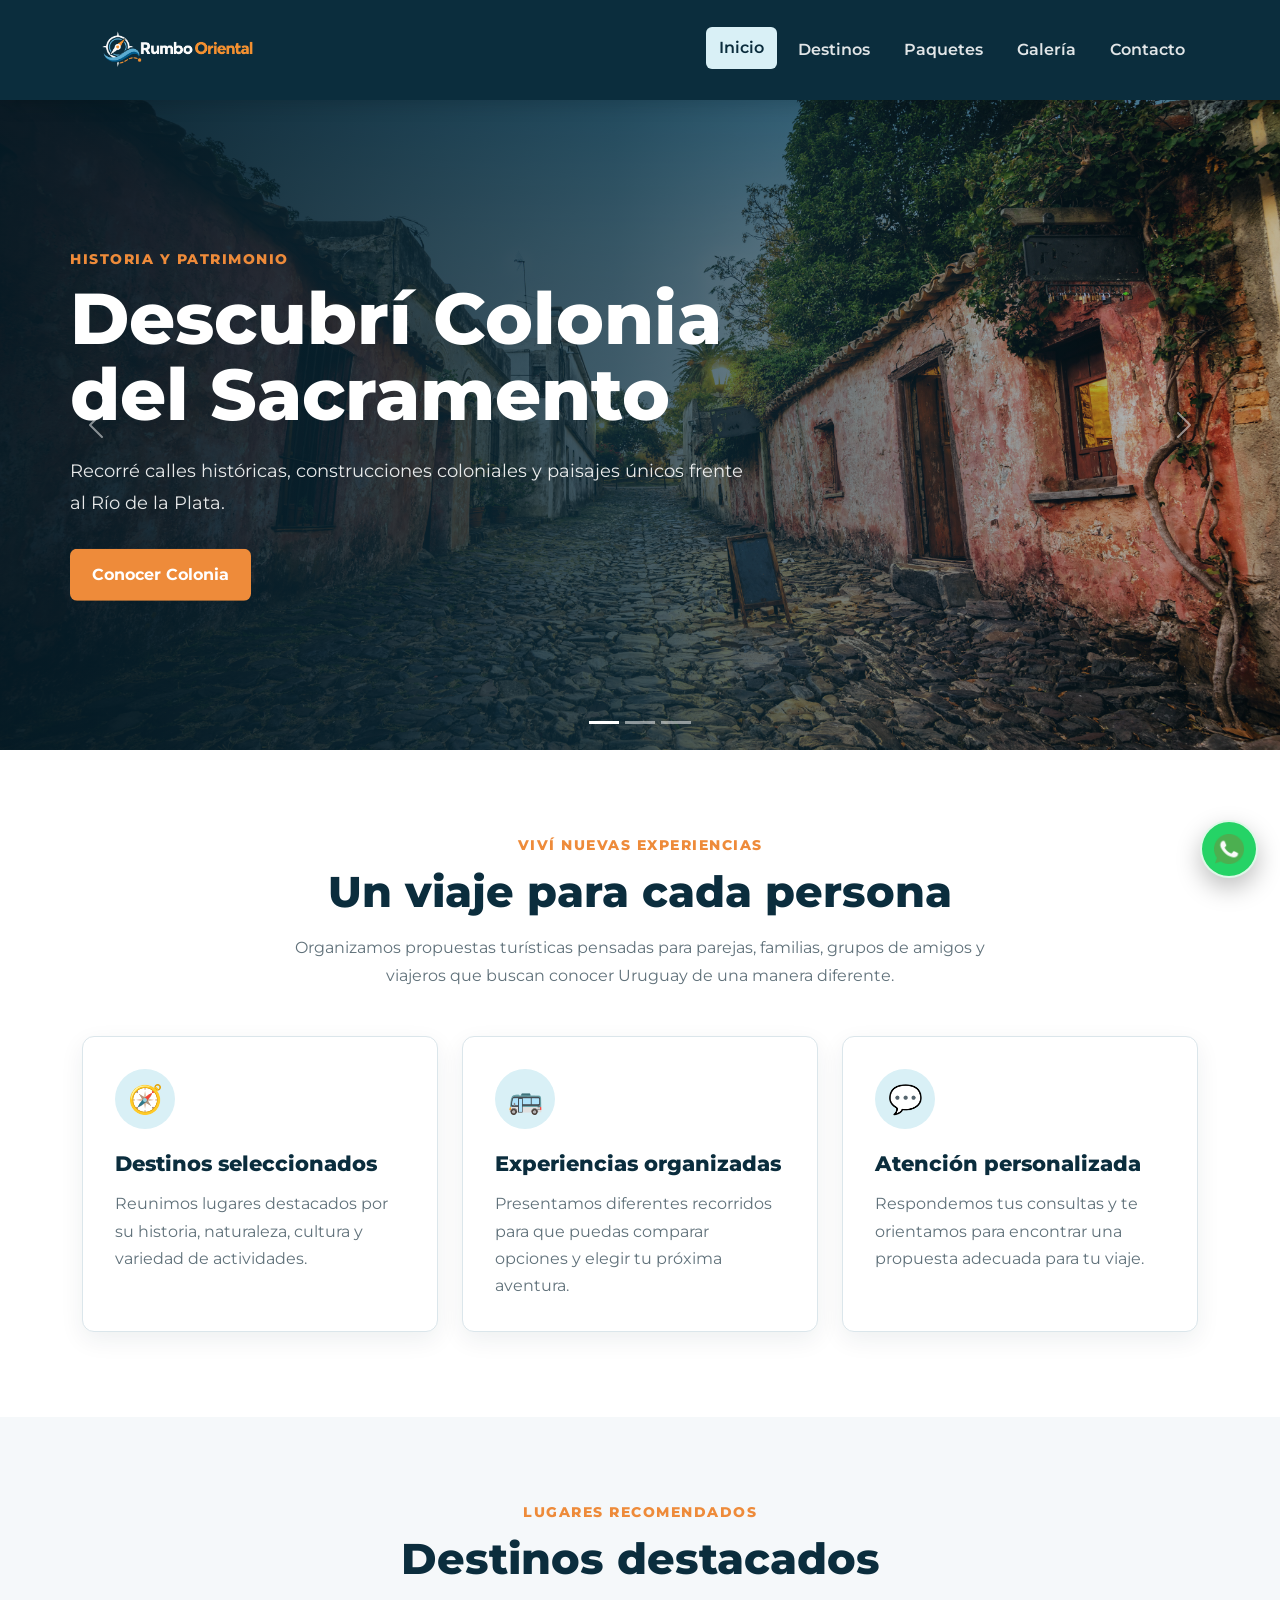
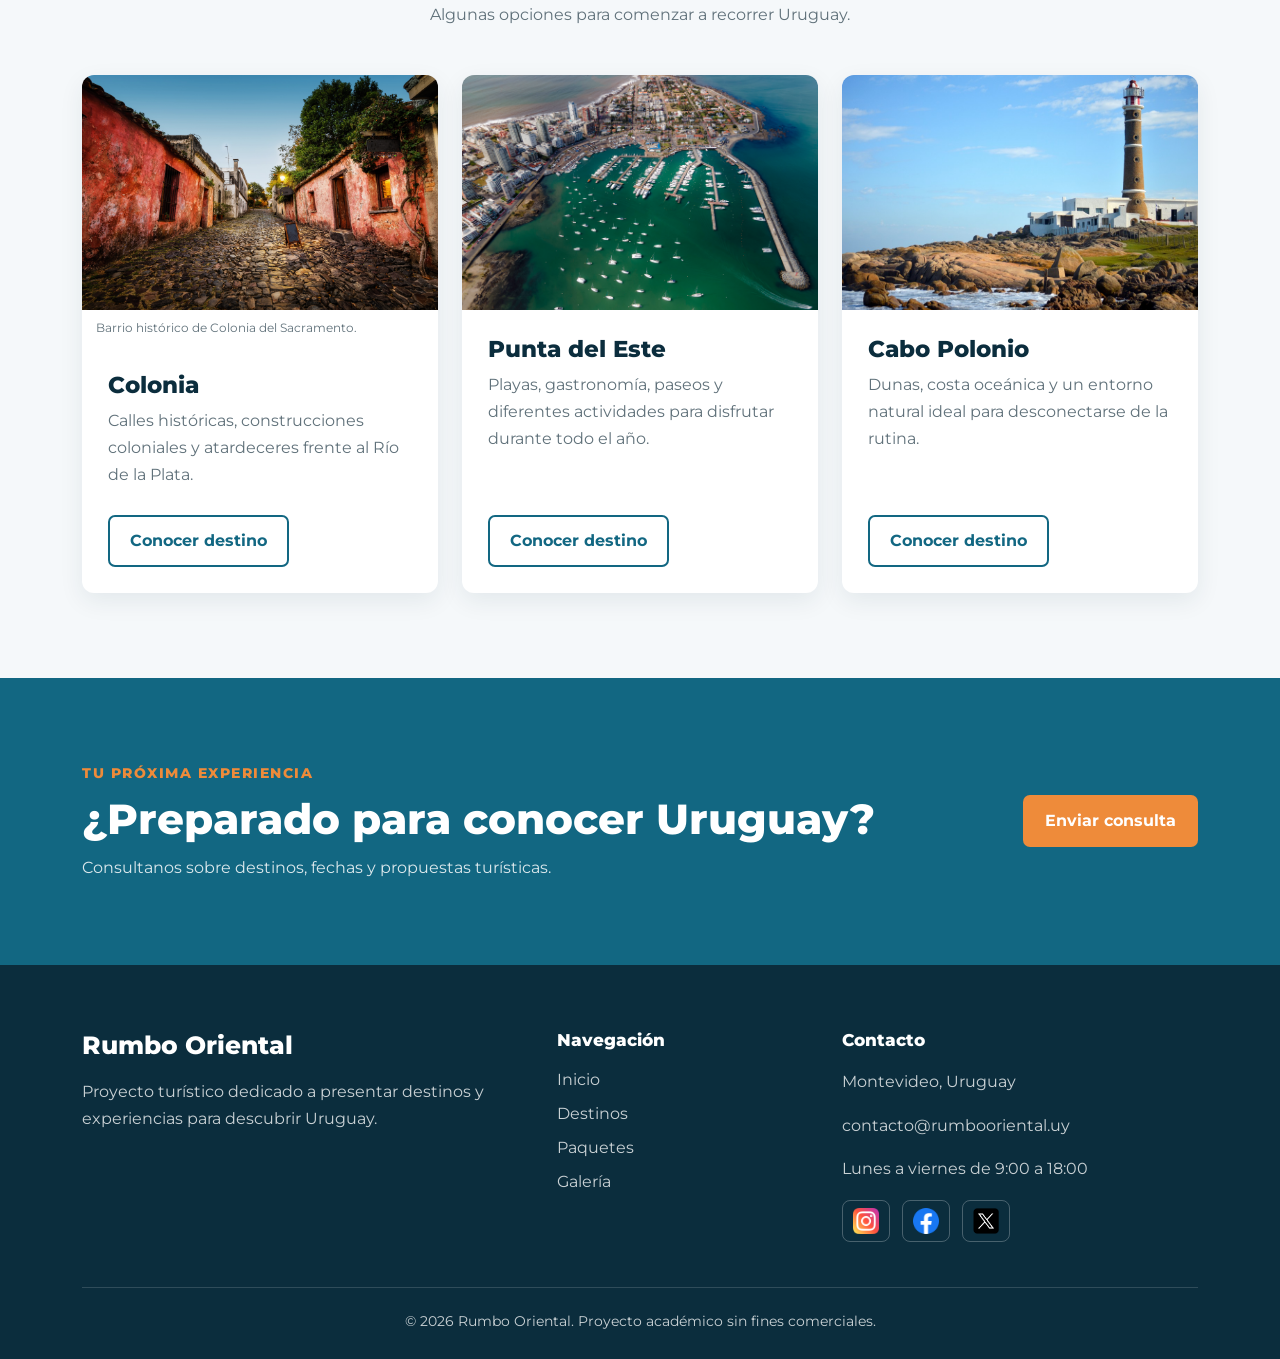
==== index.html @ 26972779 "Add files via upload" ====
<!DOCTYPE html>
<html lang="es">
<head>
    <meta charset="UTF-8">
    <meta name="viewport" content="width=device-width, initial-scale=1.0">

    <!-- Bootstrap CSS -->
    <link
        href="https://cdn.jsdelivr.net/npm/bootstrap@5.3.3/dist/css/bootstrap.min.css"
        rel="stylesheet"
    >

    <!-- CSS propio -->
    <link rel="stylesheet" href="./styles/styles.css">

    <title>Rumbo Oriental | Turismo en Uruguay</title>
</head>

<body>

    <header class="encabezado">
        <nav class="navbar navbar-expand-lg navbar-dark navegacion">
            <div class="container">

                <a
                    class="navbar-brand nombre-agencia"
                    href="./index.html"
                    aria-label="Ir al inicio de Rumbo Oriental"
                >
                    <img
                        class="logo-agencia"
                        src="./assets/logo-rumbo-oriental.png"
                        alt="Rumbo Oriental"
                    >
                </a>

                <button
                    class="navbar-toggler"
                    type="button"
                    data-bs-toggle="collapse"
                    data-bs-target="#menuPrincipal"
                    aria-controls="menuPrincipal"
                    aria-expanded="false"
                    aria-label="Abrir menú"
                >
                    <span class="navbar-toggler-icon"></span>
                </button>

                <div class="collapse navbar-collapse" id="menuPrincipal">
                    <ul class="navbar-nav ms-auto">

                        <li class="nav-item">
                            <a
                                class="nav-link active"
                                href="./index.html"
                                aria-current="page"
                            >
                                Inicio
                            </a>
                        </li>

                        <li class="nav-item">
                            <a class="nav-link" href="./pages/destinos.html">
                                Destinos
                            </a>
                        </li>

                        <li class="nav-item">
                            <a class="nav-link" href="./pages/paquetes.html">
                                Paquetes
                            </a>
                        </li>

                        <li class="nav-item">
                            <a class="nav-link" href="./pages/galeria.html">
                                Galería
                            </a>
                        </li>

                        <li class="nav-item">
                            <a class="nav-link" href="./pages/contacto.html">
                                Contacto
                            </a>
                        </li>

                    </ul>
                </div>

            </div>
        </nav>
    </header>

    <main>

        <!-- Carousel principal -->

        <section class="carousel-portada">
            <div
                id="carouselDestinos"
                class="carousel slide carousel-fade"
                data-bs-ride="carousel"
            >

                <div class="carousel-indicators">
                    <button
                        type="button"
                        data-bs-target="#carouselDestinos"
                        data-bs-slide-to="0"
                        class="active"
                        aria-current="true"
                        aria-label="Colonia del Sacramento"
                    ></button>

                    <button
                        type="button"
                        data-bs-target="#carouselDestinos"
                        data-bs-slide-to="1"
                        aria-label="Punta del Este"
                    ></button>

                    <button
                        type="button"
                        data-bs-target="#carouselDestinos"
                        data-bs-slide-to="2"
                        aria-label="Cabo Polonio"
                    ></button>
                </div>

                <div class="carousel-inner">

                    <div
                        class="carousel-item active"
                        data-bs-interval="5000"
                    >
                        <img
                            src="./assets/colonia.jpg"
                            class="imagen-carousel"
                            alt="Barrio histórico de Colonia del Sacramento"
                        >

                        <div class="capa-carousel"></div>

                        <div class="carousel-caption contenido-carousel">
                            <p class="texto-superior">
                                Historia y patrimonio
                            </p>

                            <h1>
                                Descubrí Colonia del Sacramento
                            </h1>

                            <p class="descripcion-carousel">
                                Recorré calles históricas, construcciones
                                coloniales y paisajes únicos frente al
                                Río de la Plata.
                            </p>

                            <a
                                class="btn boton-principal"
                                href="./pages/destinos.html"
                            >
                                Conocer Colonia
                            </a>
                        </div>
                    </div>

                    <div
                        class="carousel-item"
                        data-bs-interval="5000"
                    >
                        <img
                            src="./assets/punta-del-este.jpg"
                            class="imagen-carousel"
                            alt="Costa de Punta del Este"
                        >

                        <div class="capa-carousel"></div>

                        <div class="carousel-caption contenido-carousel">
                            <p class="texto-superior">
                                Playas y entretenimiento
                            </p>

                            <h2>
                                Viví Punta del Este
                            </h2>

                            <p class="descripcion-carousel">
                                Disfrutá de playas, paseos, gastronomía
                                y actividades en uno de los destinos más
                                reconocidos del país.
                            </p>

                            <a
                                class="btn boton-principal"
                                href="./pages/paquetes.html"
                            >
                                Ver paquetes
                            </a>
                        </div>
                    </div>

                    <div
                        class="carousel-item"
                        data-bs-interval="5000"
                    >
                        <img
                            src="./assets/cabo-polonio.jpg"
                            class="imagen-carousel"
                            alt="Paisaje natural de Cabo Polonio"
                        >

                        <div class="capa-carousel"></div>

                        <div class="carousel-caption contenido-carousel">
                            <p class="texto-superior">
                                Naturaleza y tranquilidad
                            </p>

                            <h2>
                                Explorá Cabo Polonio
                            </h2>

                            <p class="descripcion-carousel">
                                Conocé sus dunas, su costa oceánica
                                y un entorno natural ideal para alejarse
                                de la rutina.
                            </p>

                            <a
                                class="btn boton-principal"
                                href="./pages/destinos.html"
                            >
                                Explorar destino
                            </a>
                        </div>
                    </div>

                </div>

                <button
                    class="carousel-control-prev"
                    type="button"
                    data-bs-target="#carouselDestinos"
                    data-bs-slide="prev"
                >
                    <span
                        class="carousel-control-prev-icon"
                        aria-hidden="true"
                    ></span>
                    <span class="visually-hidden">Anterior</span>
                </button>

                <button
                    class="carousel-control-next"
                    type="button"
                    data-bs-target="#carouselDestinos"
                    data-bs-slide="next"
                >
                    <span
                        class="carousel-control-next-icon"
                        aria-hidden="true"
                    ></span>
                    <span class="visually-hidden">Siguiente</span>
                </button>

            </div>
        </section>

        <!-- Presentación -->

        <section class="seccion-presentacion">
            <div class="container">

                <div class="encabezado-seccion">
                    <p class="subtitulo-seccion">
                        Viví nuevas experiencias
                    </p>

                    <h2>Un viaje para cada persona</h2>

                    <p>
                        Organizamos propuestas turísticas pensadas para
                        parejas, familias, grupos de amigos y viajeros
                        que buscan conocer Uruguay de una manera diferente.
                    </p>
                </div>

                <div class="row g-4">

                    <div class="col-12 col-md-4">
                        <article class="tarjeta-beneficio">
                            <span class="icono-beneficio">🧭</span>

                            <h3>Destinos seleccionados</h3>

                            <p>
                                Reunimos lugares destacados por su historia,
                                naturaleza, cultura y variedad de actividades.
                            </p>
                        </article>
                    </div>

                    <div class="col-12 col-md-4">
                        <article class="tarjeta-beneficio">
                            <span class="icono-beneficio">🚌</span>

                            <h3>Experiencias organizadas</h3>

                            <p>
                                Presentamos diferentes recorridos para que
                                puedas comparar opciones y elegir tu próxima
                                aventura.
                            </p>
                        </article>
                    </div>

                    <div class="col-12 col-md-4">
                        <article class="tarjeta-beneficio">
                            <span class="icono-beneficio">💬</span>

                            <h3>Atención personalizada</h3>

                            <p>
                                Respondemos tus consultas y te orientamos
                                para encontrar una propuesta adecuada para
                                tu viaje.
                            </p>
                        </article>
                    </div>

                </div>
            </div>
        </section>

        <!-- Destinos destacados -->

        <section class="seccion-destacados">
            <div class="container">

                <div class="encabezado-seccion">
                    <p class="subtitulo-seccion">
                        Lugares recomendados
                    </p>

                    <h2>Destinos destacados</h2>

                    <p>
                        Algunas opciones para comenzar a recorrer Uruguay.
                    </p>
                </div>

                <div class="row g-4">

                    <div class="col-12 col-md-6 col-lg-4">
                        <article class="card tarjeta-destino h-100">

                            <figure class="figura-destino">
                                <img
                                    src="./assets/colonia.jpg"
                                    class="card-img-top imagen-destino"
                                    alt="Barrio histórico de Colonia del Sacramento"
                                >
                                <figcaption class="pie-figura">
                                    Barrio histórico de Colonia del Sacramento.
                                </figcaption>
                            </figure>

                            <div class="card-body">
                                <h3 class="card-title">Colonia</h3>

                                <p class="card-text">
                                    Calles históricas, construcciones
                                    coloniales y atardeceres frente al
                                    Río de la Plata.
                                </p>

                                <a
                                    href="./pages/destinos.html"
                                    class="btn enlace-tarjeta"
                                >
                                    Conocer destino
                                </a>
                            </div>

                        </article>
                    </div>

                    <div class="col-12 col-md-6 col-lg-4">
                        <article class="card tarjeta-destino h-100">

                            <img
                                src="./assets/punta-del-este.jpg"
                                class="card-img-top imagen-destino"
                                alt="Punta del Este"
                            >

                            <div class="card-body">
                                <h3 class="card-title">Punta del Este</h3>

                                <p class="card-text">
                                    Playas, gastronomía, paseos y diferentes
                                    actividades para disfrutar durante todo
                                    el año.
                                </p>

                                <a
                                    href="./pages/destinos.html"
                                    class="btn enlace-tarjeta"
                                >
                                    Conocer destino
                                </a>
                            </div>

                        </article>
                    </div>

                    <div class="col-12 col-md-6 col-lg-4">
                        <article class="card tarjeta-destino h-100">

                            <img
                                src="./assets/cabo-polonio.jpg"
                                class="card-img-top imagen-destino"
                                alt="Cabo Polonio"
                            >

                            <div class="card-body">
                                <h3 class="card-title">Cabo Polonio</h3>

                                <p class="card-text">
                                    Dunas, costa oceánica y un entorno
                                    natural ideal para desconectarse de
                                    la rutina.
                                </p>

                                <a
                                    href="./pages/destinos.html"
                                    class="btn enlace-tarjeta"
                                >
                                    Conocer destino
                                </a>
                            </div>

                        </article>
                    </div>

                </div>
            </div>
        </section>

        <!-- Invitación -->

        <section class="seccion-invitacion">
            <div class="container contenido-invitacion">

                <div>
                    <p class="subtitulo-seccion">
                        Tu próxima experiencia
                    </p>

                    <h2>¿Preparado para conocer Uruguay?</h2>

                    <p>
                        Consultanos sobre destinos, fechas y propuestas
                        turísticas.
                    </p>
                </div>

                <a
                    class="btn boton-principal"
                    href="./pages/contacto.html"
                >
                    Enviar consulta
                </a>

            </div>
        </section>

    </main>

    <!-- Footer -->

    <footer class="pie-pagina">
        <div class="container">

            <div class="row g-4">

                <div class="col-12 col-md-5">
                    <h2>Rumbo Oriental</h2>

                    <p>
                        Proyecto turístico dedicado a presentar destinos
                        y experiencias para descubrir Uruguay.
                    </p>
                </div>

                <div class="col-6 col-md-3">
                    <h3>Navegación</h3>

                    <ul>
                        <li>
                            <a href="./index.html">Inicio</a>
                        </li>

                        <li>
                            <a href="./pages/destinos.html">
                                Destinos
                            </a>
                        </li>

                        <li>
                            <a href="./pages/paquetes.html">
                                Paquetes
                            </a>
                        </li>

                        <li>
                            <a href="./pages/galeria.html">
                                Galería
                            </a>
                        </li>
                    </ul>
                </div>

                <div class="col-6 col-md-4">
                    <h3>Contacto</h3>

                    <p>Montevideo, Uruguay</p>
                    <p>contacto@rumbooriental.uy</p>
                    <p>Lunes a viernes de 9:00 a 18:00</p>

                    <nav class="redes-sociales" aria-label="Redes sociales">
                        <a href="https://www.instagram.com/" target="_blank" rel="noopener noreferrer" aria-label="Visitar Instagram">
                            <img src="./assets/logos/instagram.png" alt="">
                        </a>

                        <a href="https://www.facebook.com/" target="_blank" rel="noopener noreferrer" aria-label="Visitar Facebook">
                            <img src="./assets/logos/facebook.png" alt="">
                        </a>

                        <a href="https://x.com/" target="_blank" rel="noopener noreferrer" aria-label="Visitar X">
                            <img src="./assets/logos/x.png" alt="">
                        </a>
                    </nav>
                </div>

            </div>

            <div class="derechos">
                <p>
                    © <span id="year"></span> Rumbo Oriental.
                    Proyecto académico sin fines comerciales.
                </p>
            </div>

        </div>
    </footer>

    <!-- Botón flotante de WhatsApp -->
    <a
        class="whatsapp-flotante"
        href="https://wa.me/59800000000"
        target="_blank"
        rel="noopener noreferrer"
        aria-label="Contactar a Rumbo Oriental por WhatsApp"
    >
        <img src="./assets/logos/whatsapp.png" alt="">
    </a>

    <!-- Bootstrap JavaScript -->
    <script
        src="https://cdn.jsdelivr.net/npm/bootstrap@5.3.3/dist/js/bootstrap.bundle.min.js"
    ></script>

    <!-- JavaScript propio -->
    <script src="./js/main.js"></script>

</body>
</html>
---- styles/styles.css ----
/* Google Fonts */

@import url("https://fonts.googleapis.com/css2?family=Montserrat:wght@400;500;600;700;800&display=swap");


/* Variables */

:root {
    --azul-oscuro: #0b2d3d;
    --azul: #126782;
    --celeste: #61a5c2;
    --celeste-claro: #d9f0f6;
    --arena: #f4e7cf;
    --naranja: #ee8b3a;
    --blanco: #ffffff;
    --fondo: #f5f8fa;
    --texto: #24343d;
    --gris-texto: #60717a;
    --sombra: 0 12px 30px rgba(11, 45, 61, 0.12);
}


/* Estilos generales */

* {
    margin: 0;
    padding: 0;
    box-sizing: border-box;
}

html {
    scroll-behavior: smooth;
}

body {
    margin: 0;
    background-color: var(--fondo);
    color: var(--texto);
    font-family: "Montserrat", sans-serif;
}

h1,
h2,
h3,
p {
    margin-top: 0;
}

img {
    max-width: 100%;
}

a {
    text-decoration: none;
}


/* Navbar */

.encabezado {
    position: sticky;
    top: 0;
    z-index: 1000;
}

.navegacion {
    width: 100%;
    padding: 18px 0;
    background-color: var(--azul-oscuro);
    box-shadow: 0 4px 18px rgba(0, 0, 0, 0.15);
}

.navegacion .container {
    display: flex;
    align-items: center;
    justify-content: space-between;
    gap: 24px;
}

.nombre-agencia {
    color: var(--blanco);
    font-size: 22px;
    font-weight: 800;
    letter-spacing: 0.5px;
    transition:
        color 0.25s ease,
        transform 0.25s ease;
}

.nombre-agencia:hover,
.nombre-agencia:focus {
    color: var(--celeste-claro);
    transform: translateY(-2px);
}

.nombre-agencia:active {
    transform: scale(0.96);
}

.logo-agencia {
    width: 190px;
    height: 54px;
    display: block;
    object-fit: contain;
    transition:
        transform 0.25s ease,
        filter 0.25s ease;
}

.nombre-agencia:hover .logo-agencia,
.nombre-agencia:focus .logo-agencia {
    filter: brightness(1.12);
    transform: translateY(-2px);
}

.nombre-agencia:active .logo-agencia {
    transform: scale(0.96);
}

.navbar-nav {
    gap: 8px;
}

.navbar-dark .navbar-nav .nav-link {
    padding: 9px 13px;
    border-radius: 6px;
    color: rgba(255, 255, 255, 0.88);
    font-weight: 600;
    transition:
        color 0.25s ease,
        background-color 0.25s ease,
        transform 0.25s ease;
}

.navbar-dark .navbar-nav .nav-link:hover,
.navbar-dark .navbar-nav .nav-link:focus,
.navbar-dark .navbar-nav .nav-link.active {
    color: var(--azul-oscuro);
    background-color: var(--celeste-claro);
    transform: translateY(-2px);
}

.navbar-dark .navbar-nav .nav-link:active {
    transform: scale(0.95);
}

.navbar-toggler {
    border: 2px solid rgba(255, 255, 255, 0.7);
}

.navbar-toggler:focus {
    box-shadow: 0 0 0 3px rgba(97, 165, 194, 0.45);
}


/* Carousel principal */

.carousel-portada,
.carousel-portada .carousel-item {
    min-height: 650px;
}

.imagen-carousel {
    width: 100%;
    height: 650px;
    display: block;
    object-fit: cover;
}

.capa-carousel {
    position: absolute;
    inset: 0;
    background:
        linear-gradient(
            90deg,
            rgba(5, 27, 38, 0.94) 0%,
            rgba(11, 45, 61, 0.75) 48%,
            rgba(11, 45, 61, 0.18) 100%
        );
}

.contenido-carousel {
    top: 50%;
    right: auto;
    bottom: auto;
    left: 50%;
    width: min(1140px, calc(100% - 48px));
    padding: 0;
    text-align: left;
    transform: translate(-50%, -50%);
}

.texto-superior,
.subtitulo-seccion {
    margin-bottom: 10px;
    color: var(--naranja);
    font-size: 14px;
    font-weight: 800;
    letter-spacing: 1.5px;
    text-transform: uppercase;
}

.contenido-carousel h1,
.contenido-carousel h2 {
    max-width: 780px;
    margin-bottom: 22px;
    color: var(--blanco);
    font-size: clamp(42px, 7vw, 72px);
    font-weight: 800;
    line-height: 1.06;
}

.descripcion-carousel {
    max-width: 680px;
    margin-bottom: 30px;
    color: rgba(255, 255, 255, 0.9);
    font-size: 18px;
    line-height: 1.8;
}

.carousel-control-prev,
.carousel-control-next,
.carousel-indicators button {
    transition:
        opacity 0.25s ease,
        transform 0.25s ease;
}

.carousel-control-prev:hover,
.carousel-control-prev:focus,
.carousel-control-next:hover,
.carousel-control-next:focus {
    opacity: 1;
}

.carousel-control-prev:active,
.carousel-control-next:active {
    transform: scale(0.92);
}

.carousel-indicators button:hover,
.carousel-indicators button:focus {
    opacity: 1;
    transform: scaleX(1.2);
}

.carousel-indicators button:active {
    transform: scaleX(0.9);
}

.carousel-control-prev:focus-visible,
.carousel-control-next:focus-visible,
.carousel-indicators button:focus-visible {
    outline: 3px solid var(--naranja);
    outline-offset: 3px;
}


/* Botones */

.boton-principal,
.boton-secundario,
.enlace-tarjeta {
    padding: 12px 20px;
    border: 2px solid transparent;
    border-radius: 7px;
    font-weight: 700;
    transition:
        color 0.25s ease,
        background-color 0.25s ease,
        border-color 0.25s ease,
        transform 0.25s ease,
        box-shadow 0.25s ease;
}

.boton-principal {
    color: var(--blanco);
    background-color: var(--naranja);
}

.boton-principal:hover,
.boton-principal:focus {
    color: var(--blanco);
    background-color: #d87324;
    transform: translateY(-3px);
    box-shadow: 0 10px 22px rgba(238, 139, 58, 0.3);
}

.boton-secundario {
    border-color: rgba(255, 255, 255, 0.75);
    color: var(--blanco);
    background-color: transparent;
}

.boton-secundario:hover,
.boton-secundario:focus {
    border-color: var(--blanco);
    color: var(--azul-oscuro);
    background-color: var(--blanco);
    transform: translateY(-3px);
}

.boton-principal:active,
.boton-secundario:active,
.enlace-tarjeta:active {
    transform: scale(0.96);
}


/* Secciones generales */

.seccion-presentacion,
.seccion-destacados,
.seccion-invitacion {
    padding: 85px 0;
}

.encabezado-seccion {
    max-width: 720px;
    margin: 0 auto 45px;
    text-align: center;
}

.encabezado-seccion h2 {
    margin-bottom: 16px;
    color: var(--azul-oscuro);
    font-size: clamp(30px, 5vw, 43px);
    font-weight: 800;
}

.encabezado-seccion > p:last-child {
    color: var(--gris-texto);
    font-size: 16px;
    line-height: 1.8;
}


/* Beneficios */

.seccion-presentacion {
    background-color: var(--blanco);
}

.tarjeta-beneficio {
    height: 100%;
    padding: 32px;
    border: 1px solid #dbe6eb;
    border-radius: 12px;
    background-color: var(--blanco);
    box-shadow: 0 8px 24px rgba(11, 45, 61, 0.07);
    transition:
        transform 0.3s ease,
        border-color 0.3s ease,
        box-shadow 0.3s ease;
}

.tarjeta-beneficio:hover,
.tarjeta-beneficio:focus-within {
    border-color: var(--celeste);
    transform: translateY(-7px);
    box-shadow: var(--sombra);
}

.tarjeta-beneficio:active {
    transform: translateY(-2px) scale(0.99);
}

.icono-beneficio {
    width: 60px;
    height: 60px;
    display: inline-flex;
    margin-bottom: 22px;
    align-items: center;
    justify-content: center;
    border-radius: 50%;
    background-color: var(--celeste-claro);
    font-size: 28px;
}

.tarjeta-beneficio h3 {
    margin-bottom: 14px;
    color: var(--azul-oscuro);
    font-size: 21px;
    font-weight: 800;
}

.tarjeta-beneficio p {
    margin-bottom: 0;
    color: var(--gris-texto);
    line-height: 1.7;
}


/* Destinos */

.seccion-destacados {
    background-color: var(--fondo);
}

.tarjeta-destino {
    overflow: hidden;
    border: 0;
    border-radius: 12px;
    background-color: var(--blanco);
    box-shadow: 0 8px 24px rgba(11, 45, 61, 0.08);
    transition:
        transform 0.3s ease,
        box-shadow 0.3s ease;
}

.figura-destino,
.figura-paquete,
.figura-galeria,
.figura-contacto {
    margin: 0;
}

.pie-figura {
    padding: 9px 14px;
    color: var(--gris-texto);
    background-color: var(--blanco);
    font-size: 12px;
    line-height: 1.5;
}

.pie-figura-paquete {
    border-bottom: 1px solid #dbe6eb;
}

.tarjeta-destino:hover,
.tarjeta-destino:focus-within {
    transform: translateY(-8px);
    box-shadow: var(--sombra);
}

.tarjeta-destino:active {
    transform: translateY(-3px) scale(0.99);
}

.imagen-destino {
    width: 100%;
    height: 235px;
    display: block;
    object-fit: cover;
    transition:
        filter 0.3s ease,
        transform 0.35s ease;
}

.tarjeta-destino:hover .imagen-destino,
.tarjeta-destino:focus-within .imagen-destino {
    filter: brightness(0.88);
    transform: scale(1.04);
}

.tarjeta-destino .card-body {
    display: flex;
    flex-direction: column;
    padding: 26px;
}

.tarjeta-destino .card-title {
    color: var(--azul-oscuro);
    font-size: 23px;
    font-weight: 800;
}

.tarjeta-destino .card-text {
    flex-grow: 1;
    color: var(--gris-texto);
    line-height: 1.7;
}

.enlace-tarjeta {
    align-self: flex-start;
    margin-top: 10px;
    border-color: var(--azul);
    color: var(--azul);
}

.enlace-tarjeta:hover,
.enlace-tarjeta:focus {
    border-color: var(--azul);
    color: var(--blanco);
    background-color: var(--azul);
    transform: translateY(-2px);
}


/* Invitación */

.seccion-invitacion {
    color: var(--blanco);
    background-color: var(--azul);
}

.contenido-invitacion {
    display: flex;
    align-items: center;
    justify-content: space-between;
    gap: 35px;
}

.contenido-invitacion h2 {
    margin-bottom: 12px;
    font-size: clamp(29px, 5vw, 42px);
    font-weight: 800;
}

.contenido-invitacion p:last-child {
    margin-bottom: 0;
    color: rgba(255, 255, 255, 0.85);
}


/* Footer */

.pie-pagina {
    padding: 65px 0 25px;
    color: rgba(255, 255, 255, 0.78);
    background-color: var(--azul-oscuro);
}

.pie-pagina h2,
.pie-pagina h3 {
    margin-bottom: 18px;
    color: var(--blanco);
    font-weight: 800;
}

.pie-pagina h2 {
    font-size: 25px;
}

.pie-pagina h3 {
    font-size: 17px;
}

.pie-pagina p {
    line-height: 1.7;
}

.pie-pagina ul {
    margin: 0;
    padding: 0;
    list-style: none;
}

.pie-pagina li {
    margin-bottom: 10px;
}

.pie-pagina a {
    color: rgba(255, 255, 255, 0.78);
    transition:
        color 0.25s ease,
        padding-left 0.25s ease;
}

.pie-pagina a:hover,
.pie-pagina a:focus {
    padding-left: 5px;
    color: var(--naranja);
}

.pie-pagina a:active {
    color: var(--celeste-claro);
}

.redes-sociales {
    display: flex;
    flex-wrap: wrap;
    align-items: center;
    gap: 12px;
    margin-top: 18px;
}

.redes-sociales a {
    display: inline-flex;
    align-items: center;
    justify-content: center;
    gap: 8px;
    padding: 7px 10px;
    border: 1px solid rgba(255, 255, 255, 0.25);
    border-radius: 8px;
    transition:
        color 0.25s ease,
        border-color 0.25s ease,
        background-color 0.25s ease,
        transform 0.25s ease;
}

.redes-sociales img {
    width: 26px;
    height: 26px;
    display: block;
    object-fit: contain;
}

.redes-sociales a:hover,
.redes-sociales a:focus {
    padding-left: 10px;
    border-color: var(--naranja);
    color: var(--blanco);
    background-color: rgba(255, 255, 255, 0.1);
    transform: translateY(-3px);
}

.redes-sociales a:focus-visible {
    outline: 3px solid var(--naranja);
    outline-offset: 3px;
}

.redes-sociales a:active {
  transform: scale(0.94);
}

/* Botón flotante de WhatsApp */
.whatsapp-flotante {
  position: fixed;
  right: 22px;
  bottom: 22px;
  z-index: 1050;
  width: 58px;
  height: 58px;
  display: flex;
  align-items: center;
  justify-content: center;
  padding: 12px;
  border: 2px solid rgba(255, 255, 255, 0.85);
  border-radius: 50%;
  background-color: #25d366;
  box-shadow: 0 10px 25px rgba(0, 0, 0, 0.25);
  transition: transform 0.25s ease, background-color 0.25s ease,
    box-shadow 0.25s ease;
}

.whatsapp-flotante img {
  width: 100%;
  height: 100%;
  display: block;
  object-fit: contain;
}

.whatsapp-flotante:hover,
.whatsapp-flotante:focus {
  background-color: #1fb958;
  box-shadow: 0 14px 30px rgba(0, 0, 0, 0.3);
  transform: translateY(-4px) scale(1.04);
}

.whatsapp-flotante:focus-visible {
  outline: 3px solid var(--naranja);
  outline-offset: 4px;
}

.whatsapp-flotante:active {
  transform: scale(0.94);
}

@media (max-width: 576px) {
  .whatsapp-flotante {
    right: 16px;
    bottom: 16px;
    width: 52px;
    height: 52px;
    padding: 10px;
  }
}

.derechos {
    margin-top: 45px;
    padding-top: 22px;
    border-top: 1px solid rgba(255, 255, 255, 0.15);
    text-align: center;
}

.derechos p {
    margin-bottom: 0;
    font-size: 14px;
}


/* Responsive */

@media (max-width: 991px) {
    .navbar-nav {
        margin-top: 18px;
        padding-top: 14px;
        border-top: 1px solid rgba(255, 255, 255, 0.14);
    }

    .contenido-invitacion {
        align-items: flex-start;
        flex-direction: column;
    }
}

@media (max-width: 768px) {
    .carousel-portada,
    .carousel-portada .carousel-item,
    .imagen-carousel {
        min-height: 570px;
        height: 570px;
    }

    .contenido-carousel {
        width: calc(100% - 60px);
    }

    .contenido-carousel h1,
    .contenido-carousel h2 {
        font-size: 40px;
    }

    .descripcion-carousel {
        font-size: 15px;
        line-height: 1.6;
    }
}

@media (max-width: 576px) {
    .logo-agencia {
        width: 155px;
        height: 46px;
    }

    .navegacion {
        padding: 14px 0;
    }

    .nombre-agencia {
        font-size: 19px;
    }

    .contenido-carousel {
        width: calc(100% - 48px);
    }

    .contenido-carousel h1,
    .contenido-carousel h2 {
        font-size: 35px;
    }

    .descripcion-carousel {
        margin-bottom: 22px;
    }

    .seccion-presentacion,
    .seccion-destacados,
    .seccion-invitacion {
        padding: 65px 0;
    }

    .tarjeta-beneficio {
        padding: 26px;
    }
}

/* Páginas internas */

.portada-interna {
    min-height: 390px;
    display: flex;
    align-items: center;
    position: relative;
    color: var(--blanco);
    background:
        linear-gradient(
            90deg,
            rgba(5, 27, 38, 0.92),
            rgba(18, 103, 130, 0.68)
        ),
        url("../assets/montevideo.jpg") center 45% / cover;
}

.contenido-portada-interna {
    max-width: 850px;
    padding-top: 80px;
    padding-bottom: 80px;
}

.contenido-portada-interna h1 {
    margin-bottom: 20px;
    font-size: clamp(42px, 7vw, 68px);
    font-weight: 800;
}

.contenido-portada-interna > p:last-child {
    max-width: 720px;
    margin-bottom: 0;
    color: rgba(255, 255, 255, 0.9);
    font-size: 18px;
    line-height: 1.8;
}


/* Introducción de destinos */

.seccion-introduccion,
.listado-destinos,
.seccion-eleccion,
.seccion-preguntas {
    padding: 80px 0;
}

.seccion-introduccion {
    background-color: var(--blanco);
}

.categorias-destinos {
    display: flex;
    flex-wrap: wrap;
    justify-content: center;
    gap: 12px;
}

.categorias-destinos span {
    padding: 9px 16px;
    border: 1px solid var(--celeste);
    border-radius: 50px;
    color: var(--azul);
    background-color: var(--celeste-claro);
    font-size: 14px;
    font-weight: 700;
}


/* Listado */

.listado-destinos {
    background-color: var(--fondo);
}

.listado-destinos .tarjeta-destino .card-title {
    margin-top: 14px;
    font-size: 21px;
}

.etiqueta-destino {
    align-self: flex-start;
    padding: 6px 11px;
    border-radius: 50px;
    color: var(--azul);
    background-color: var(--celeste-claro);
    font-size: 12px;
    font-weight: 800;
    text-transform: uppercase;
}

.datos-destino {
    margin: 14px 0 0;
    padding: 16px 0 0;
    border-top: 1px solid #dbe6eb;
    list-style: none;
}

.datos-destino li {
    margin-bottom: 9px;
    color: var(--gris-texto);
    font-size: 13px;
    line-height: 1.5;
}

.datos-destino li:last-child {
    margin-bottom: 0;
}

.datos-destino strong {
    color: var(--azul-oscuro);
}


/* Elección */

.seccion-eleccion {
    color: var(--blanco);
    background-color: var(--azul);
}

.contenido-eleccion {
    display: flex;
    align-items: center;
    justify-content: space-between;
    gap: 40px;
}

.contenido-eleccion > div {
    max-width: 750px;
}

.contenido-eleccion h2 {
    margin-bottom: 16px;
    font-size: clamp(30px, 5vw, 43px);
    font-weight: 800;
}

.contenido-eleccion p:last-child {
    margin-bottom: 0;
    color: rgba(255, 255, 255, 0.85);
    line-height: 1.8;
}


/* Preguntas frecuentes */

.seccion-preguntas {
    background-color: var(--blanco);
}

.acordeon-preguntas {
    max-width: 900px;
    margin: 0 auto;
}

.acordeon-preguntas .accordion-item {
    margin-bottom: 13px;
    overflow: hidden;
    border: 1px solid #d6e2e7;
    border-radius: 9px;
}

.acordeon-preguntas .accordion-button {
    padding: 20px;
    color: var(--azul-oscuro);
    background-color: var(--blanco);
    font-weight: 700;
    transition:
        color 0.25s ease,
        background-color 0.25s ease;
}

.acordeon-preguntas .accordion-button:hover,
.acordeon-preguntas .accordion-button:focus {
    color: var(--azul);
    background-color: var(--celeste-claro);
}

.acordeon-preguntas .accordion-button:active {
    background-color: #c7e6ef;
}

.acordeon-preguntas .accordion-button:not(.collapsed) {
    color: var(--blanco);
    background-color: var(--azul);
    box-shadow: none;
}

.acordeon-preguntas .accordion-button:focus {
    box-shadow: 0 0 0 3px rgba(97, 165, 194, 0.35);
}

.acordeon-preguntas .accordion-body {
    padding: 20px;
    color: var(--gris-texto);
    line-height: 1.8;
}


/* Responsive para páginas internas */

@media (max-width: 768px) {
    .portada-interna {
        min-height: 340px;
    }

    .contenido-portada-interna {
        padding-top: 60px;
        padding-bottom: 60px;
    }

    .contenido-portada-interna > p:last-child {
        font-size: 16px;
    }

    .seccion-introduccion,
    .listado-destinos,
    .seccion-eleccion,
    .seccion-preguntas {
        padding: 65px 0;
    }

    .contenido-eleccion {
        align-items: flex-start;
        flex-direction: column;
    }
}

/* Portada de paquetes */

.portada-paquetes {
    background:
        linear-gradient(
            90deg,
            rgba(5, 27, 38, 0.94),
            rgba(18, 103, 130, 0.65)
        ),
        url("../assets/punta-del-este.jpg") center 48% / cover;
}


/* Resumen de paquetes */

.resumen-paquete {
    height: 100%;
    padding: 28px;
    border: 1px solid #dbe6eb;
    border-radius: 12px;
    background-color: var(--blanco);
    text-align: center;
    box-shadow: 0 8px 24px rgba(11, 45, 61, 0.07);
    transition:
        transform 0.3s ease,
        border-color 0.3s ease,
        box-shadow 0.3s ease;
}

.resumen-paquete:hover,
.resumen-paquete:focus-within {
    border-color: var(--celeste);
    transform: translateY(-6px);
    box-shadow: var(--sombra);
}

.resumen-paquete:active {
    transform: translateY(-2px) scale(0.99);
}

.resumen-paquete span {
    display: block;
    margin-bottom: 16px;
    font-size: 34px;
}

.resumen-paquete h3 {
    color: var(--azul-oscuro);
    font-size: 20px;
    font-weight: 800;
}

.resumen-paquete p {
    margin-bottom: 0;
    color: var(--gris-texto);
    line-height: 1.7;
}


/* Tarjetas de paquetes */

.seccion-paquetes,
.seccion-comparacion {
    padding: 85px 0;
}

.seccion-paquetes {
    background-color: var(--fondo);
}

.tarjeta-paquete {
    overflow: hidden;
    border: 0;
    border-radius: 12px;
    box-shadow: 0 8px 24px rgba(11, 45, 61, 0.09);
    transition:
        transform 0.3s ease,
        box-shadow 0.3s ease;
}

.tarjeta-paquete:hover,
.tarjeta-paquete:focus-within {
    transform: translateY(-8px);
    box-shadow: var(--sombra);
}

.tarjeta-paquete:active {
    transform: translateY(-3px) scale(0.99);
}

.contenedor-imagen-paquete {
    position: relative;
    overflow: hidden;
}

.imagen-paquete {
    width: 100%;
    height: 225px;
    display: block;
    object-fit: cover;
    transition:
        filter 0.3s ease,
        transform 0.35s ease;
}

.tarjeta-paquete:hover .imagen-paquete,
.tarjeta-paquete:focus-within .imagen-paquete {
    filter: brightness(0.85);
    transform: scale(1.05);
}

.duracion-paquete {
    position: absolute;
    top: 16px;
    right: 16px;
    padding: 7px 12px;
    border-radius: 50px;
    color: var(--blanco);
    background-color: var(--azul-oscuro);
    font-size: 13px;
    font-weight: 800;
}

.tarjeta-paquete .card-body {
    display: flex;
    flex-direction: column;
    padding: 26px;
}

.ubicacion-paquete {
    margin-bottom: 8px;
    color: var(--naranja);
    font-size: 13px;
    font-weight: 800;
    letter-spacing: 1px;
    text-transform: uppercase;
}

.tarjeta-paquete .card-title {
    color: var(--azul-oscuro);
    font-size: 22px;
    font-weight: 800;
}

.tarjeta-paquete .card-text {
    color: var(--gris-texto);
    line-height: 1.7;
}

.incluye-paquete {
    flex-grow: 1;
    margin: 10px 0 20px;
    padding: 18px 0 0;
    border-top: 1px solid #dbe6eb;
    list-style: none;
}

.incluye-paquete li {
    position: relative;
    margin-bottom: 10px;
    padding-left: 22px;
    color: var(--gris-texto);
    font-size: 13px;
}

.incluye-paquete li::before {
    content: "✓";
    position: absolute;
    left: 0;
    color: var(--azul);
    font-weight: 800;
}

.precio-paquete {
    display: flex;
    margin-bottom: 18px;
    flex-direction: column;
}

.precio-paquete span,
.precio-paquete small {
    color: var(--gris-texto);
    font-size: 12px;
}

.precio-paquete strong {
    color: var(--azul-oscuro);
    font-size: 25px;
}

.boton-consulta {
    width: 100%;
    padding: 11px 18px;
    border: 2px solid var(--azul);
    color: var(--azul);
    font-weight: 800;
    transition:
        color 0.25s ease,
        background-color 0.25s ease,
        transform 0.25s ease;
}

.boton-consulta:hover,
.boton-consulta:focus {
    color: var(--blanco);
    background-color: var(--azul);
    transform: translateY(-2px);
}

.boton-consulta:active {
    transform: scale(0.97);
}

.aviso-precios {
    max-width: 850px;
    margin: 35px auto 0;
    padding: 18px;
    border-left: 4px solid var(--naranja);
    color: var(--gris-texto);
    background-color: var(--arena);
    font-size: 13px;
    line-height: 1.7;
}


/* Tabla comparativa */

.seccion-comparacion {
    background-color: var(--blanco);
}

.contenedor-tabla {
    border-radius: 12px;
    box-shadow: var(--sombra);
}

.tabla-paquetes {
    min-width: 700px;
    margin-bottom: 0;
}

.tabla-paquetes thead th {
    padding: 18px;
    border: 0;
    color: var(--blanco);
    background-color: var(--azul-oscuro);
}

.tabla-paquetes tbody td {
    padding: 17px 18px;
    color: var(--gris-texto);
    vertical-align: middle;
}

.tabla-paquetes tbody tr {
    transition: background-color 0.25s ease;
}

.tabla-paquetes tbody tr:hover {
    background-color: var(--celeste-claro);
}

@media (max-width: 768px) {
    .seccion-paquetes,
    .seccion-comparacion {
        padding: 65px 0;
    }
}

/* Portada de galería */

.portada-galeria {
    background:
        linear-gradient(
            90deg,
            rgba(5, 27, 38, 0.94),
            rgba(18, 103, 130, 0.58)
        ),
        url("../assets/cabo-polonio.jpg") center 55% / cover;
}


/* Galería */

.seccion-galeria,
.seccion-experiencias {
    padding: 85px 0;
}

.seccion-galeria {
    background-color: var(--fondo);
}

.grilla-galeria {
    display: grid;
    grid-auto-rows: 240px;
    grid-template-columns: 1fr;
    grid-template-areas:
        "colonia"
        "punta"
        "cabo"
        "montevideo"
        "piriapolis"
        "diablo"
        "villa"
        "quebrada";
    gap: 16px;
}

.elemento-galeria:nth-child(1) { grid-area: colonia; }
.elemento-galeria:nth-child(2) { grid-area: punta; }
.elemento-galeria:nth-child(3) { grid-area: cabo; }
.elemento-galeria:nth-child(4) { grid-area: montevideo; }
.elemento-galeria:nth-child(5) { grid-area: piriapolis; }
.elemento-galeria:nth-child(6) { grid-area: diablo; }
.elemento-galeria:nth-child(7) { grid-area: villa; }
.elemento-galeria:nth-child(8) { grid-area: quebrada; }

.elemento-galeria {
    position: relative;
    overflow: hidden;
    margin: 0;
    padding: 0;
    border: 0;
    border-radius: 12px;
    color: var(--blanco);
    background-color: var(--azul-oscuro);
    box-shadow: 0 8px 22px rgba(11, 45, 61, 0.12);
    cursor: pointer;
    text-align: left;
    transition:
        transform 0.3s ease,
        box-shadow 0.3s ease;
}

.elemento-galeria::after {
    content: "";
    position: absolute;
    inset: 0;
    background:
        linear-gradient(
            180deg,
            transparent 35%,
            rgba(5, 27, 38, 0.9) 100%
        );
}

.elemento-galeria:hover,
.elemento-galeria:focus {
    transform: translateY(-6px);
    box-shadow: var(--sombra);
}

.elemento-galeria:focus-visible {
    outline: 4px solid var(--naranja);
    outline-offset: 3px;
}

.elemento-galeria:active {
    transform: scale(0.98);
}

.elemento-galeria img {
    width: 100%;
    height: 100%;
    display: block;
    object-fit: cover;
    transition:
        filter 0.35s ease,
        transform 0.4s ease;
}

.figura-galeria {
    width: 100%;
    height: 100%;
}

.elemento-galeria:hover img,
.elemento-galeria:focus img {
    filter: brightness(0.85);
    transform: scale(1.07);
}

.informacion-galeria {
    position: absolute;
    right: 22px;
    bottom: 20px;
    left: 22px;
    z-index: 1;
    display: flex;
    flex-direction: column;
}

.informacion-galeria strong {
    margin-bottom: 4px;
    font-size: 18px;
    font-weight: 800;
}

.informacion-galeria small {
    color: rgba(255, 255, 255, 0.8);
}


/* Modal */

.contenido-modal-galeria {
    overflow: hidden;
    border: 0;
    background-color: var(--azul-oscuro);
}

.contenido-modal-galeria .modal-header {
    border-bottom: 1px solid rgba(255, 255, 255, 0.16);
    color: var(--blanco);
}

.contenido-modal-galeria .modal-title {
    font-size: 21px;
    font-weight: 800;
}

.contenido-modal-galeria .modal-body {
    padding: 0;
}

.imagen-modal-galeria {
    width: 100%;
    max-height: 75vh;
    display: block;
    object-fit: contain;
    background-color: #051b26;
}


/* Experiencias */

.seccion-experiencias {
    background-color: var(--blanco);
}

.tarjeta-experiencia {
    height: 100%;
    padding: 30px;
    border: 1px solid #dbe6eb;
    border-radius: 12px;
    background-color: var(--blanco);
    text-align: center;
    transition:
        border-color 0.3s ease,
        transform 0.3s ease,
        box-shadow 0.3s ease;
}

.tarjeta-experiencia:hover,
.tarjeta-experiencia:focus-within {
    border-color: var(--celeste);
    transform: translateY(-6px);
    box-shadow: var(--sombra);
}

.tarjeta-experiencia:active {
    transform: translateY(-2px) scale(0.99);
}

.tarjeta-experiencia span {
    display: block;
    margin-bottom: 17px;
    font-size: 38px;
}

.tarjeta-experiencia h3 {
    color: var(--azul-oscuro);
    font-size: 21px;
    font-weight: 800;
}

.tarjeta-experiencia p {
    margin-bottom: 0;
    color: var(--gris-texto);
    line-height: 1.7;
}


/* Responsive mobile-first de la galería */

@media (min-width: 1024px) {
    .grilla-galeria {
        grid-auto-rows: 260px;
        grid-template-columns: repeat(4, minmax(0, 1fr));
        grid-template-areas:
            "colonia colonia punta cabo"
            "montevideo piriapolis diablo villa"
            "montevideo quebrada quebrada villa";
    }
}

@media (max-width: 576px) {
    .seccion-galeria,
    .seccion-experiencias {
        padding: 65px 0;
    }

}

/* Portada de contacto */

.portada-contacto {
    background:
        linear-gradient(
            90deg,
            rgba(5, 27, 38, 0.94),
            rgba(18, 103, 130, 0.58)
        ),
        url("../assets/villa-serrana.jpg") center 48% / cover;
}


/* Datos de contacto */

.seccion-datos-contacto,
.seccion-formulario {
    padding: 85px 0;
}

.seccion-datos-contacto {
    background-color: var(--blanco);
}

.tarjeta-contacto {
    height: 100%;
    padding: 30px;
    border: 1px solid #dbe6eb;
    border-radius: 12px;
    background-color: var(--blanco);
    text-align: center;
    transition:
        border-color 0.3s ease,
        transform 0.3s ease,
        box-shadow 0.3s ease;
}

.tarjeta-contacto:hover,
.tarjeta-contacto:focus-within {
    border-color: var(--celeste);
    transform: translateY(-6px);
    box-shadow: var(--sombra);
}

.tarjeta-contacto:active {
    transform: translateY(-2px) scale(0.99);
}

.icono-contacto {
    display: block;
    margin-bottom: 15px;
    font-size: 37px;
}

.tarjeta-contacto h3 {
    color: var(--azul-oscuro);
    font-size: 20px;
    font-weight: 800;
}

.tarjeta-contacto p {
    margin-bottom: 8px;
    color: var(--azul);
    font-weight: 700;
}

.tarjeta-contacto small {
    color: var(--gris-texto);
    line-height: 1.6;
}


/* Formulario */

.seccion-formulario {
    background-color: var(--fondo);
}

.contenedor-formulario {
    padding: 38px;
    border-radius: 14px;
    background-color: var(--blanco);
    box-shadow: var(--sombra);
}

.contenedor-formulario h2 {
    margin-bottom: 15px;
    color: var(--azul-oscuro);
    font-size: clamp(30px, 5vw, 42px);
    font-weight: 800;
}

.descripcion-formulario {
    margin-bottom: 30px;
    color: var(--gris-texto);
    line-height: 1.7;
}

.form-label {
    color: var(--azul-oscuro);
    font-size: 14px;
    font-weight: 700;
}

.form-control,
.form-select {
    min-height: 48px;
    border: 1px solid #c9d8de;
    border-radius: 7px;
    color: var(--texto);
    background-color: #fbfdfe;
    transition:
        border-color 0.25s ease,
        box-shadow 0.25s ease,
        background-color 0.25s ease;
}

textarea.form-control {
    min-height: 150px;
    resize: vertical;
}

.form-control:hover,
.form-select:hover {
    border-color: var(--celeste);
}

.form-control:focus,
.form-select:focus {
    border-color: var(--azul);
    background-color: var(--blanco);
    box-shadow: 0 0 0 4px rgba(97, 165, 194, 0.25);
}

.form-check-input:checked {
    border-color: var(--azul);
    background-color: var(--azul);
}

.form-check-input:focus {
    border-color: var(--azul);
    box-shadow: 0 0 0 4px rgba(97, 165, 194, 0.25);
}

.form-check-label {
    color: var(--gris-texto);
    font-size: 13px;
}

.boton-enviar {
    min-width: 190px;
}


/* Panel lateral */

.panel-contacto,
.ubicacion-ilustrativa {
    padding: 32px;
    border-radius: 14px;
}

.panel-contacto {
    margin-bottom: 24px;
    color: var(--blanco);
    background-color: var(--azul-oscuro);
    box-shadow: var(--sombra);
}

.panel-contacto h2,
.ubicacion-ilustrativa h2 {
    margin-bottom: 16px;
    font-size: 25px;
    font-weight: 800;
}

.panel-contacto > p {
    color: rgba(255, 255, 255, 0.8);
    line-height: 1.7;
}

.panel-contacto ul {
    margin: 24px 0;
    padding: 0;
    list-style: none;
}

.panel-contacto li {
    position: relative;
    margin-bottom: 13px;
    padding-left: 25px;
    color: rgba(255, 255, 255, 0.85);
}

.panel-contacto li::before {
    content: "✓";
    position: absolute;
    left: 0;
    color: var(--naranja);
    font-weight: 800;
}

.aviso-academico {
    padding: 20px;
    border-left: 4px solid var(--naranja);
    background-color: rgba(255, 255, 255, 0.08);
}

.aviso-academico strong {
    display: block;
    margin-bottom: 8px;
    color: var(--naranja);
}

.aviso-academico p {
    margin-bottom: 0;
    color: rgba(255, 255, 255, 0.78);
    font-size: 13px;
    line-height: 1.7;
}

.ubicacion-ilustrativa {
    color: var(--azul-oscuro);
    background-color: var(--celeste-claro);
}

.ubicacion-ilustrativa span {
    display: block;
    margin-bottom: 13px;
    font-size: 40px;
}

.ubicacion-ilustrativa p {
    margin-bottom: 0;
    color: var(--gris-texto);
    line-height: 1.7;
}


/* Mensaje del formulario */

.mensaje-formulario {
    margin-bottom: 25px;
    border: 1px solid #87c7a0;
    border-radius: 8px;
}

.figura-contacto {
    overflow: hidden;
    margin-top: 22px;
    border-radius: 9px;
    background-color: var(--blanco);
}

.figura-contacto img {
    width: 100%;
    height: 190px;
    display: block;
    object-fit: cover;
}


/* Responsive de contacto */

@media (max-width: 768px) {
    .seccion-datos-contacto,
    .seccion-formulario {
        padding: 65px 0;
    }

    .contenedor-formulario {
        padding: 26px 20px;
    }

    .boton-enviar {
        width: 100%;
    }
}
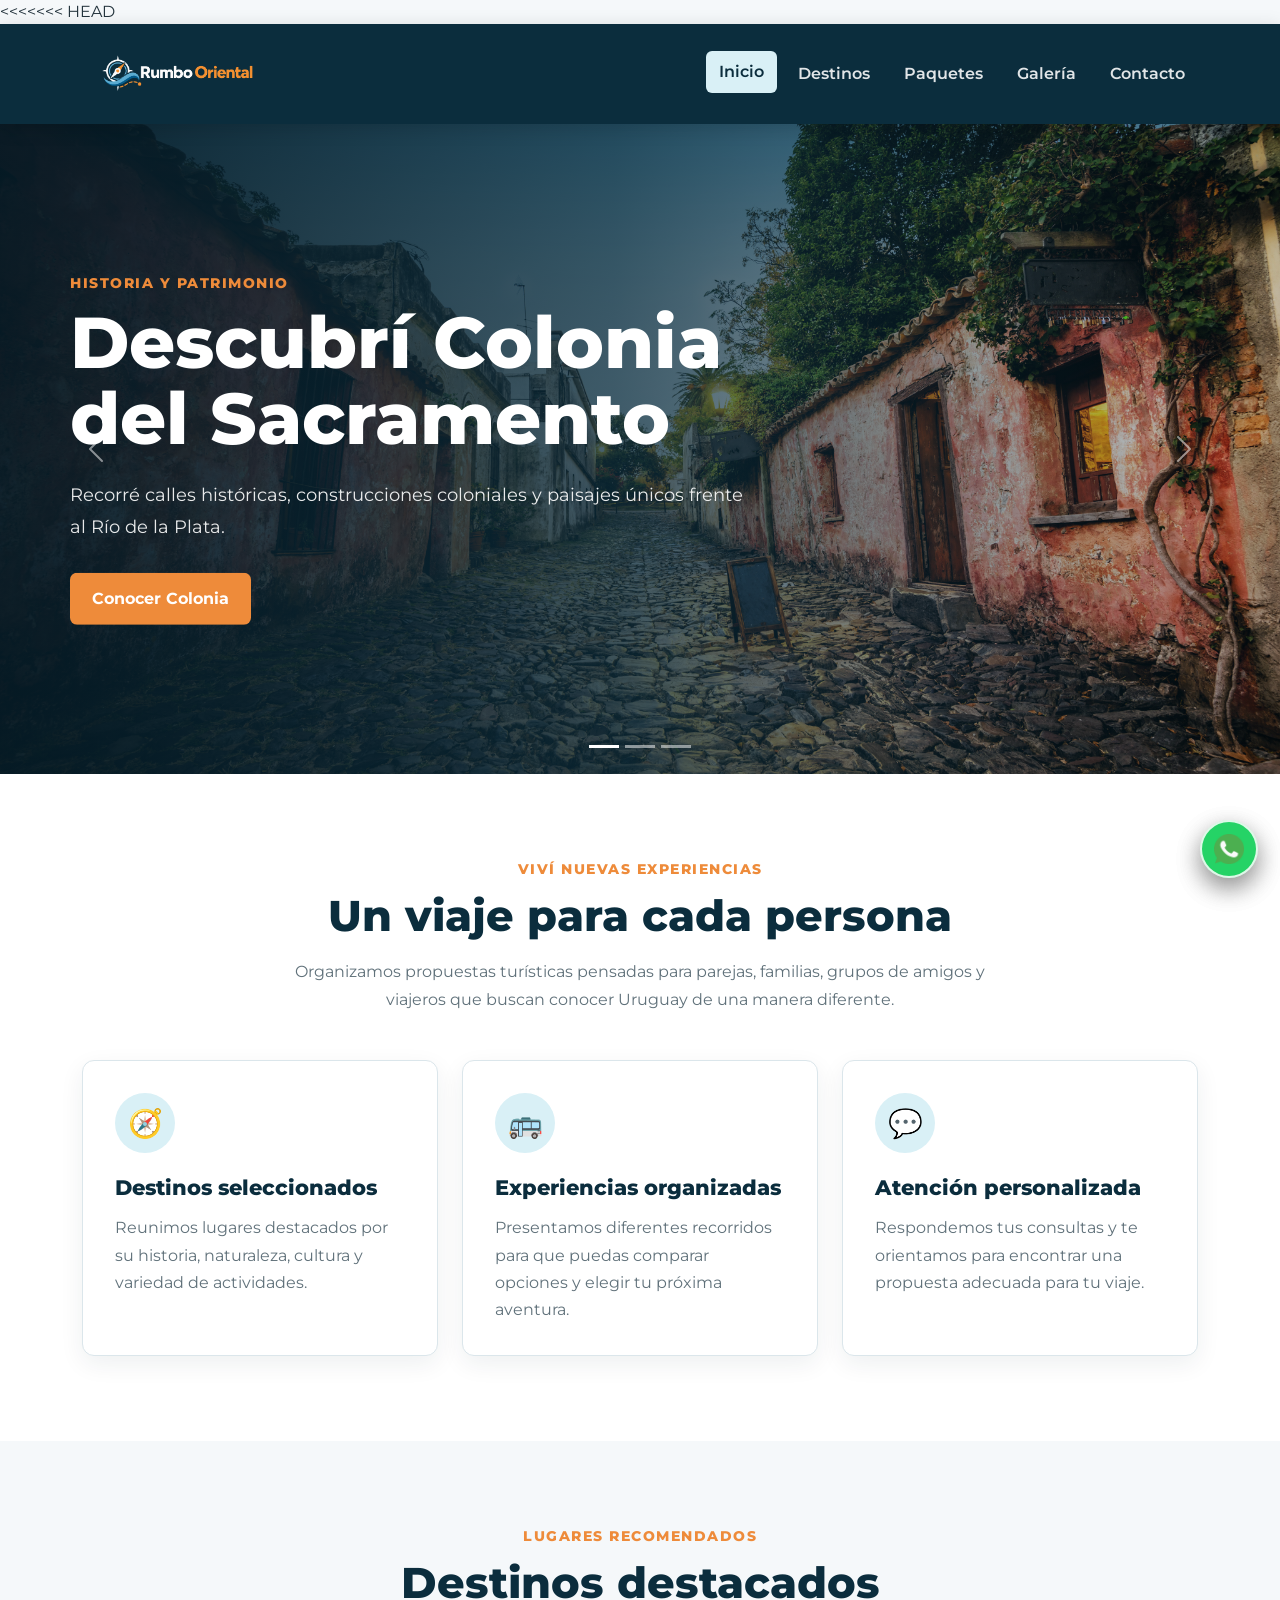
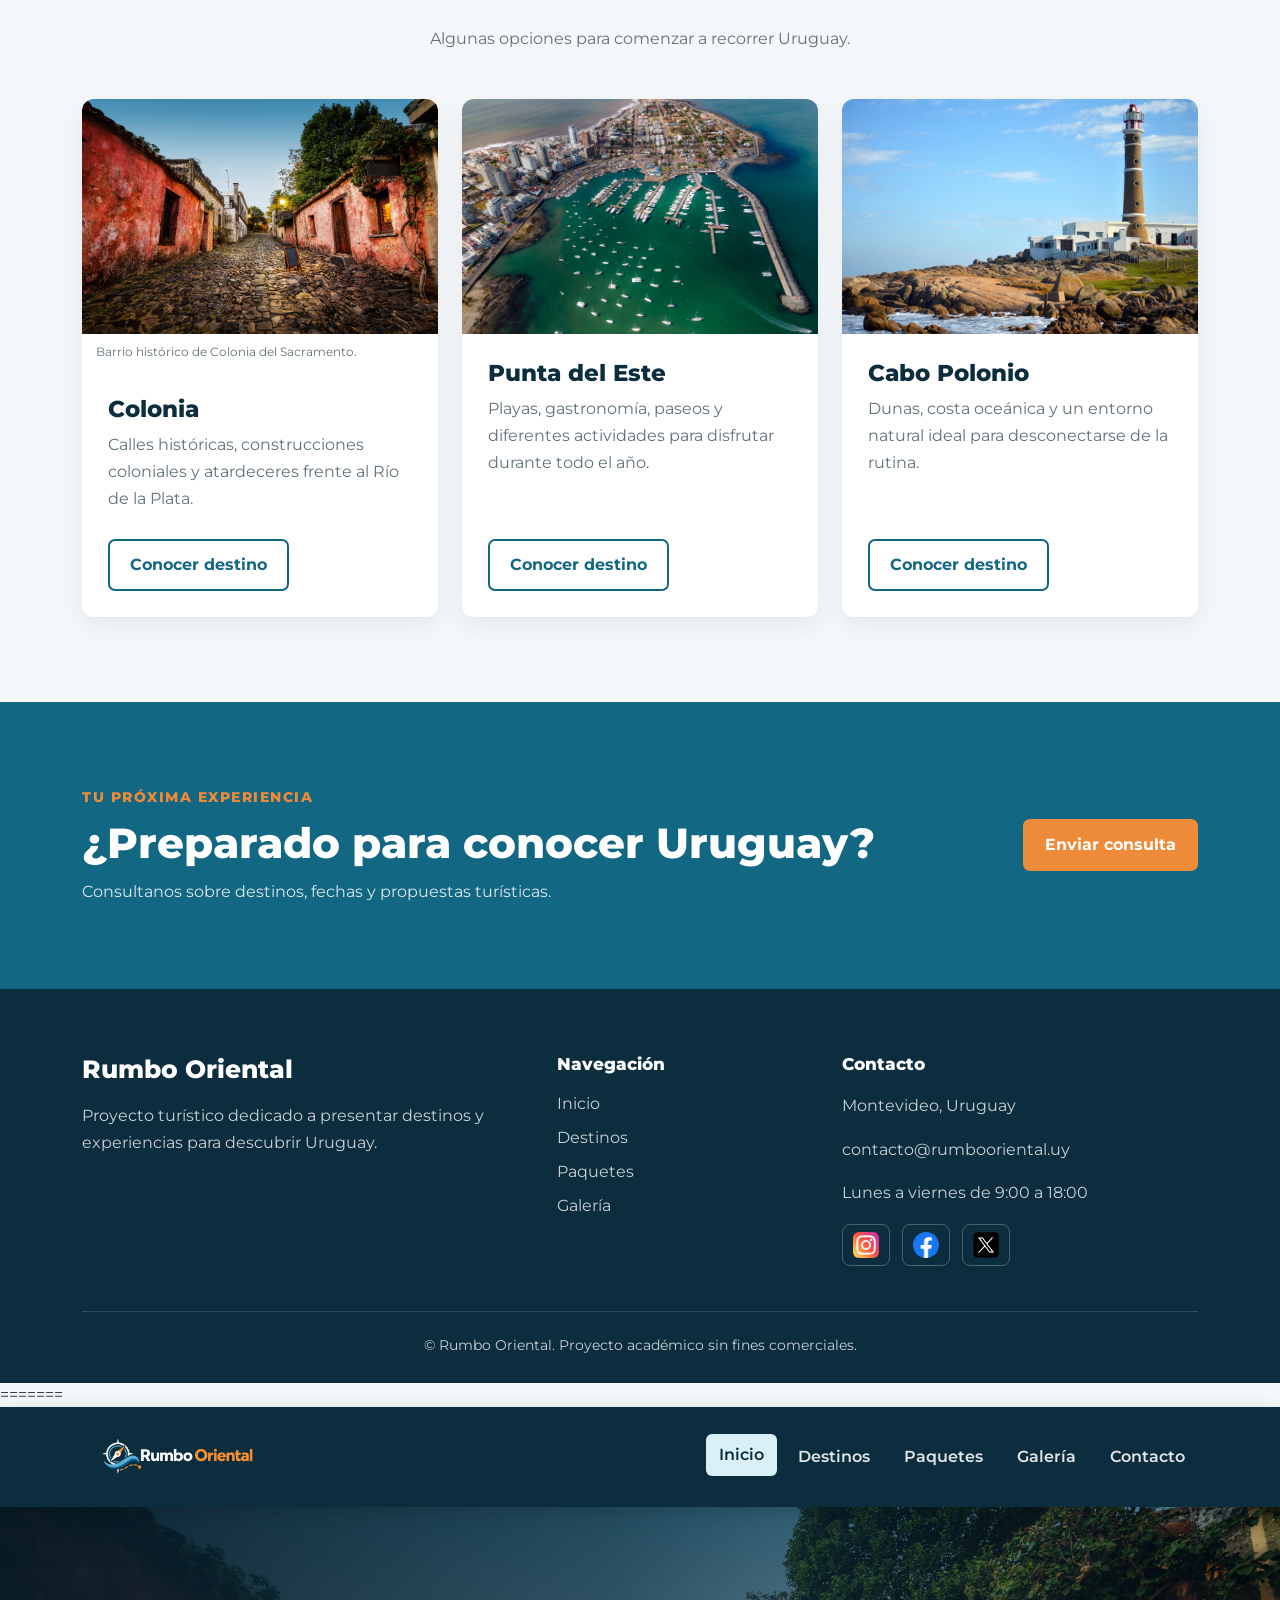
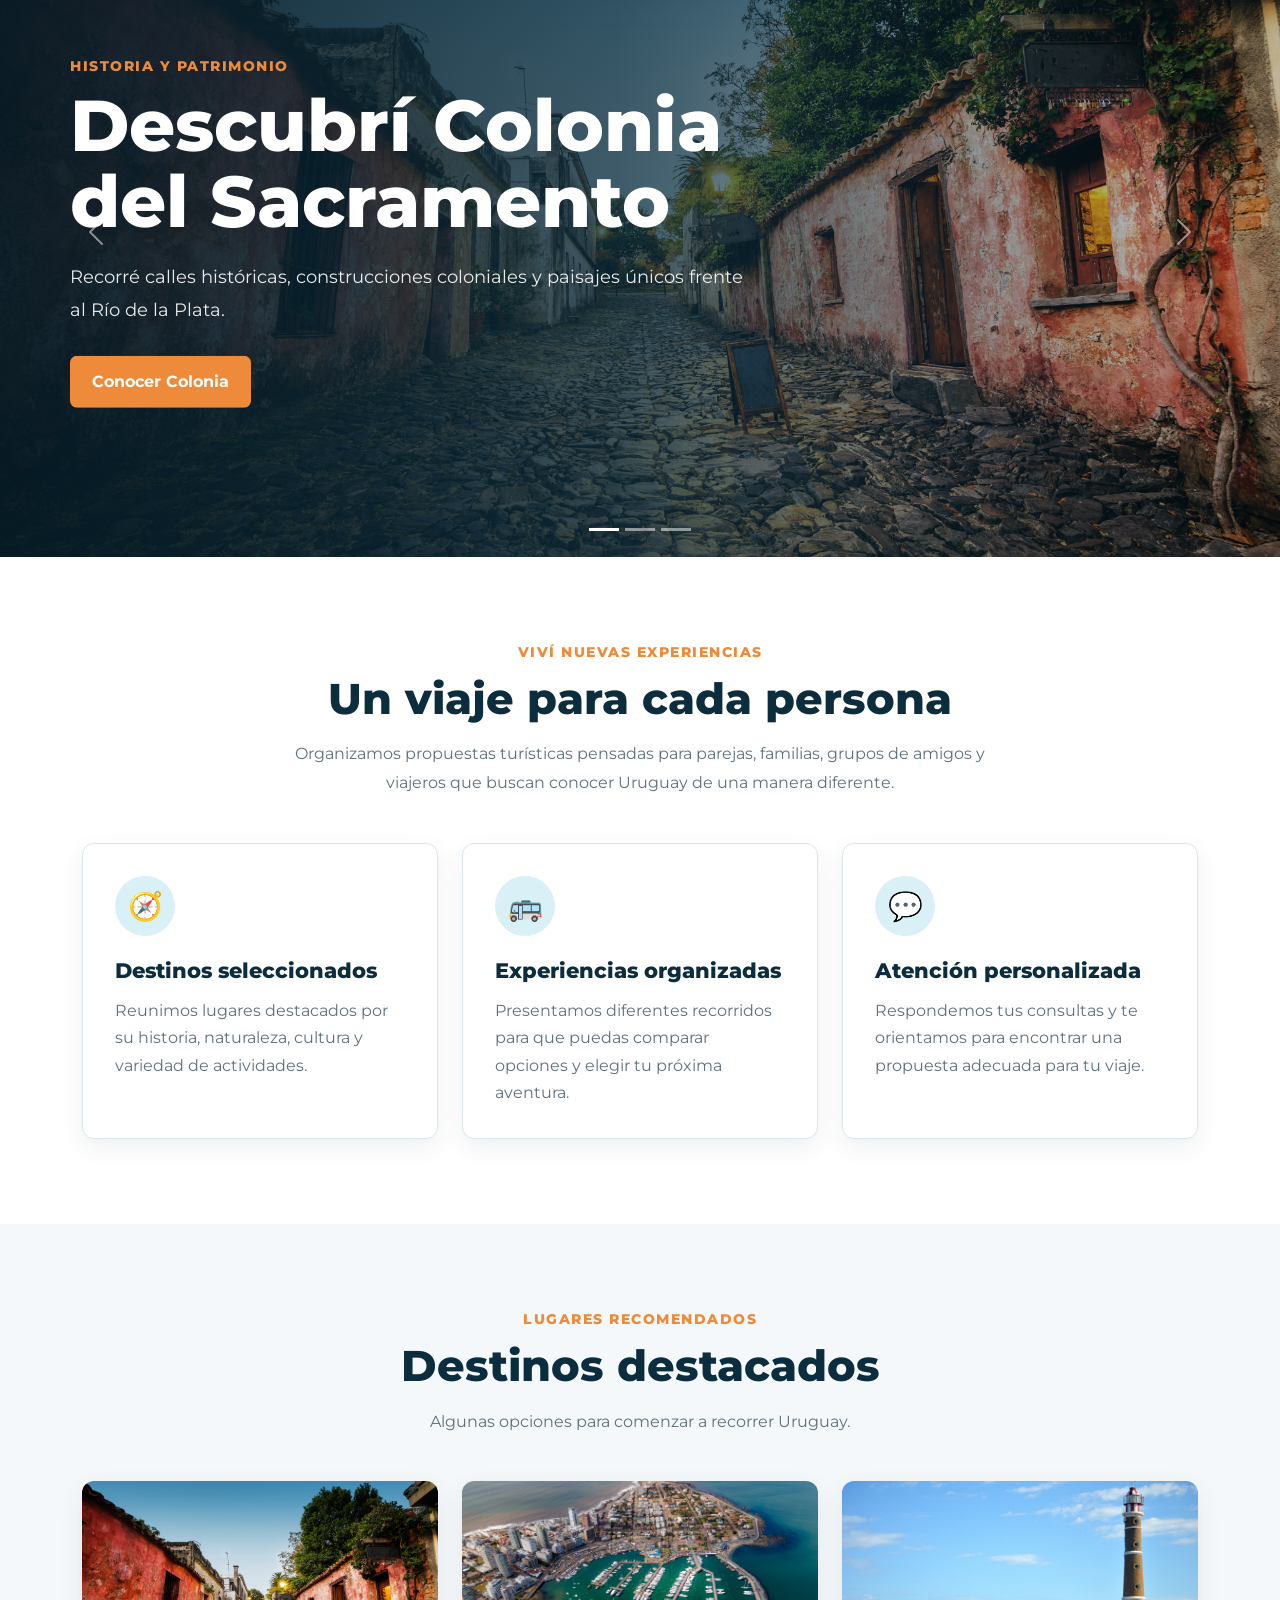
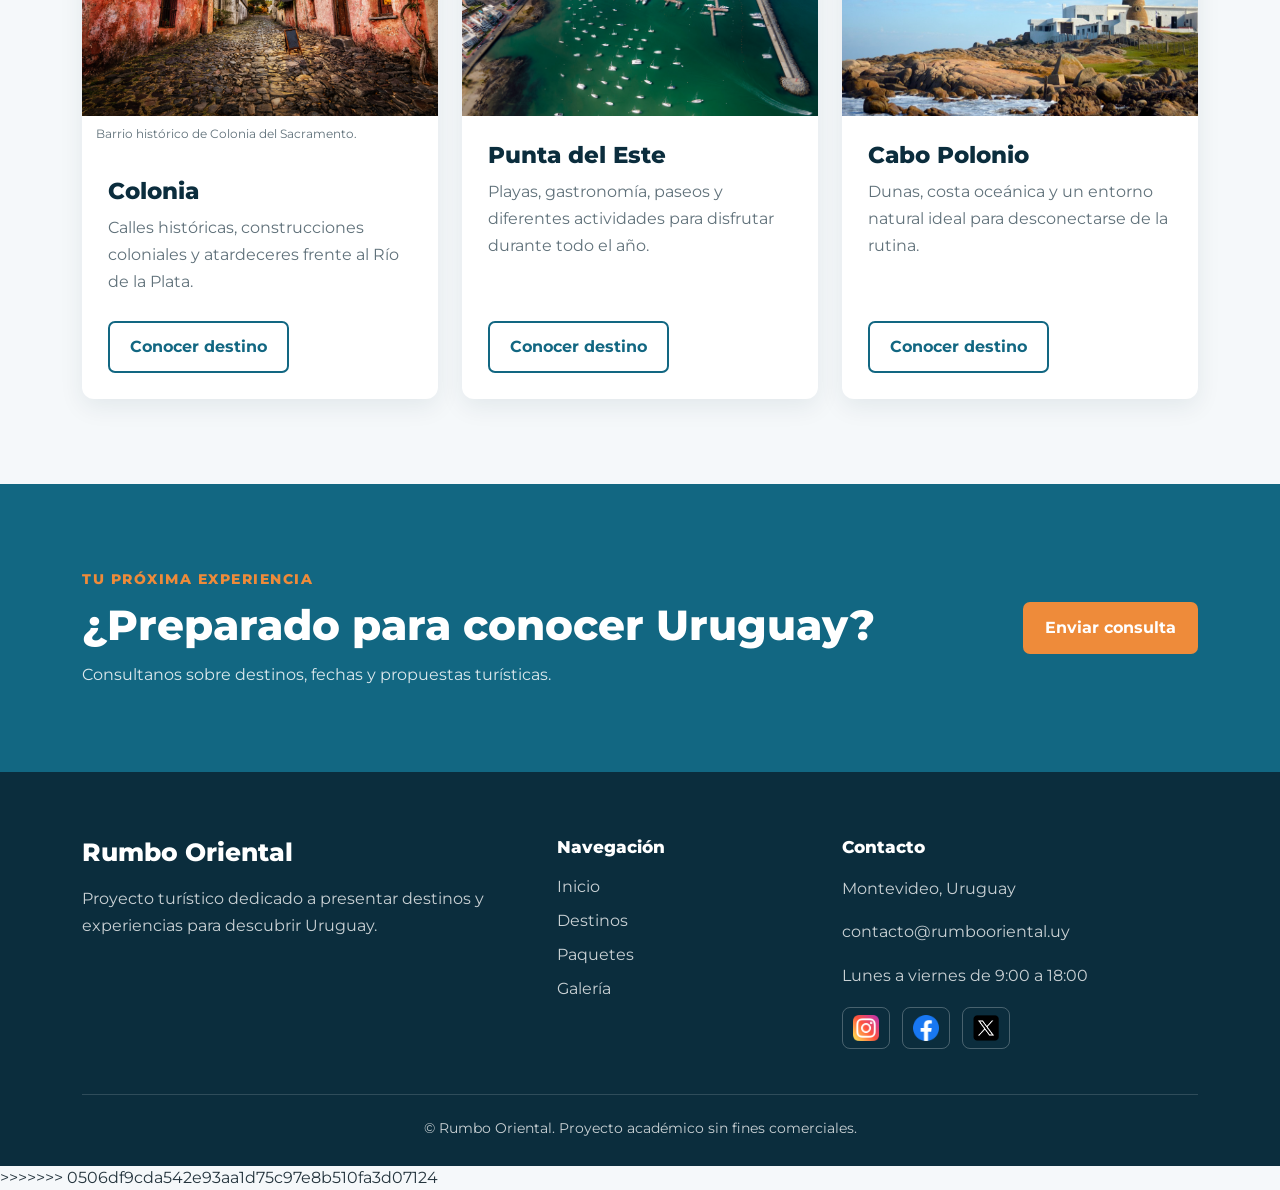
==== commit 21cfa764: "merge: sync local project with GitHub repository" ====
--- a/index.html
+++ b/index.html
@@ -1,579 +1,1160 @@
-<!DOCTYPE html>
-<html lang="es">
-<head>
-    <meta charset="UTF-8">
-    <meta name="viewport" content="width=device-width, initial-scale=1.0">
-
-    <!-- Bootstrap CSS -->
-    <link
-        href="https://cdn.jsdelivr.net/npm/bootstrap@5.3.3/dist/css/bootstrap.min.css"
-        rel="stylesheet"
-    >
-
-    <!-- CSS propio -->
-    <link rel="stylesheet" href="./styles/styles.css">
-
-    <title>Rumbo Oriental | Turismo en Uruguay</title>
-</head>
-
-<body>
-
-    <header class="encabezado">
-        <nav class="navbar navbar-expand-lg navbar-dark navegacion">
-            <div class="container">
-
-                <a
-                    class="navbar-brand nombre-agencia"
-                    href="./index.html"
-                    aria-label="Ir al inicio de Rumbo Oriental"
-                >
-                    <img
-                        class="logo-agencia"
-                        src="./assets/logo-rumbo-oriental.png"
-                        alt="Rumbo Oriental"
-                    >
-                </a>
-
-                <button
-                    class="navbar-toggler"
-                    type="button"
-                    data-bs-toggle="collapse"
-                    data-bs-target="#menuPrincipal"
-                    aria-controls="menuPrincipal"
-                    aria-expanded="false"
-                    aria-label="Abrir menú"
-                >
-                    <span class="navbar-toggler-icon"></span>
-                </button>
-
-                <div class="collapse navbar-collapse" id="menuPrincipal">
-                    <ul class="navbar-nav ms-auto">
-
-                        <li class="nav-item">
-                            <a
-                                class="nav-link active"
-                                href="./index.html"
-                                aria-current="page"
-                            >
-                                Inicio
-                            </a>
-                        </li>
-
-                        <li class="nav-item">
-                            <a class="nav-link" href="./pages/destinos.html">
-                                Destinos
-                            </a>
-                        </li>
-
-                        <li class="nav-item">
-                            <a class="nav-link" href="./pages/paquetes.html">
-                                Paquetes
-                            </a>
-                        </li>
-
-                        <li class="nav-item">
-                            <a class="nav-link" href="./pages/galeria.html">
-                                Galería
-                            </a>
-                        </li>
-
-                        <li class="nav-item">
-                            <a class="nav-link" href="./pages/contacto.html">
-                                Contacto
-                            </a>
-                        </li>
-
-                    </ul>
-                </div>
-
-            </div>
-        </nav>
-    </header>
-
-    <main>
-
-        <!-- Carousel principal -->
-
-        <section class="carousel-portada">
-            <div
-                id="carouselDestinos"
-                class="carousel slide carousel-fade"
-                data-bs-ride="carousel"
-            >
-
-                <div class="carousel-indicators">
-                    <button
-                        type="button"
-                        data-bs-target="#carouselDestinos"
-                        data-bs-slide-to="0"
-                        class="active"
-                        aria-current="true"
-                        aria-label="Colonia del Sacramento"
-                    ></button>
-
-                    <button
-                        type="button"
-                        data-bs-target="#carouselDestinos"
-                        data-bs-slide-to="1"
-                        aria-label="Punta del Este"
-                    ></button>
-
-                    <button
-                        type="button"
-                        data-bs-target="#carouselDestinos"
-                        data-bs-slide-to="2"
-                        aria-label="Cabo Polonio"
-                    ></button>
-                </div>
-
-                <div class="carousel-inner">
-
-                    <div
-                        class="carousel-item active"
-                        data-bs-interval="5000"
-                    >
-                        <img
-                            src="./assets/colonia.jpg"
-                            class="imagen-carousel"
-                            alt="Barrio histórico de Colonia del Sacramento"
-                        >
-
-                        <div class="capa-carousel"></div>
-
-                        <div class="carousel-caption contenido-carousel">
-                            <p class="texto-superior">
-                                Historia y patrimonio
-                            </p>
-
-                            <h1>
-                                Descubrí Colonia del Sacramento
-                            </h1>
-
-                            <p class="descripcion-carousel">
-                                Recorré calles históricas, construcciones
-                                coloniales y paisajes únicos frente al
-                                Río de la Plata.
-                            </p>
-
-                            <a
-                                class="btn boton-principal"
-                                href="./pages/destinos.html"
-                            >
-                                Conocer Colonia
-                            </a>
-                        </div>
-                    </div>
-
-                    <div
-                        class="carousel-item"
-                        data-bs-interval="5000"
-                    >
-                        <img
-                            src="./assets/punta-del-este.jpg"
-                            class="imagen-carousel"
-                            alt="Costa de Punta del Este"
-                        >
-
-                        <div class="capa-carousel"></div>
-
-                        <div class="carousel-caption contenido-carousel">
-                            <p class="texto-superior">
-                                Playas y entretenimiento
-                            </p>
-
-                            <h2>
-                                Viví Punta del Este
-                            </h2>
-
-                            <p class="descripcion-carousel">
-                                Disfrutá de playas, paseos, gastronomía
-                                y actividades en uno de los destinos más
-                                reconocidos del país.
-                            </p>
-
-                            <a
-                                class="btn boton-principal"
-                                href="./pages/paquetes.html"
-                            >
-                                Ver paquetes
-                            </a>
-                        </div>
-                    </div>
-
-                    <div
-                        class="carousel-item"
-                        data-bs-interval="5000"
-                    >
-                        <img
-                            src="./assets/cabo-polonio.jpg"
-                            class="imagen-carousel"
-                            alt="Paisaje natural de Cabo Polonio"
-                        >
-
-                        <div class="capa-carousel"></div>
-
-                        <div class="carousel-caption contenido-carousel">
-                            <p class="texto-superior">
-                                Naturaleza y tranquilidad
-                            </p>
-
-                            <h2>
-                                Explorá Cabo Polonio
-                            </h2>
-
-                            <p class="descripcion-carousel">
-                                Conocé sus dunas, su costa oceánica
-                                y un entorno natural ideal para alejarse
-                                de la rutina.
-                            </p>
-
-                            <a
-                                class="btn boton-principal"
-                                href="./pages/destinos.html"
-                            >
-                                Explorar destino
-                            </a>
-                        </div>
-                    </div>
-
-                </div>
-
-                <button
-                    class="carousel-control-prev"
-                    type="button"
-                    data-bs-target="#carouselDestinos"
-                    data-bs-slide="prev"
-                >
-                    <span
-                        class="carousel-control-prev-icon"
-                        aria-hidden="true"
-                    ></span>
-                    <span class="visually-hidden">Anterior</span>
-                </button>
-
-                <button
-                    class="carousel-control-next"
-                    type="button"
-                    data-bs-target="#carouselDestinos"
-                    data-bs-slide="next"
-                >
-                    <span
-                        class="carousel-control-next-icon"
-                        aria-hidden="true"
-                    ></span>
-                    <span class="visually-hidden">Siguiente</span>
-                </button>
-
-            </div>
-        </section>
-
-        <!-- Presentación -->
-
-        <section class="seccion-presentacion">
-            <div class="container">
-
-                <div class="encabezado-seccion">
-                    <p class="subtitulo-seccion">
-                        Viví nuevas experiencias
-                    </p>
-
-                    <h2>Un viaje para cada persona</h2>
-
-                    <p>
-                        Organizamos propuestas turísticas pensadas para
-                        parejas, familias, grupos de amigos y viajeros
-                        que buscan conocer Uruguay de una manera diferente.
-                    </p>
-                </div>
-
-                <div class="row g-4">
-
-                    <div class="col-12 col-md-4">
-                        <article class="tarjeta-beneficio">
-                            <span class="icono-beneficio">🧭</span>
-
-                            <h3>Destinos seleccionados</h3>
-
-                            <p>
-                                Reunimos lugares destacados por su historia,
-                                naturaleza, cultura y variedad de actividades.
-                            </p>
-                        </article>
-                    </div>
-
-                    <div class="col-12 col-md-4">
-                        <article class="tarjeta-beneficio">
-                            <span class="icono-beneficio">🚌</span>
-
-                            <h3>Experiencias organizadas</h3>
-
-                            <p>
-                                Presentamos diferentes recorridos para que
-                                puedas comparar opciones y elegir tu próxima
-                                aventura.
-                            </p>
-                        </article>
-                    </div>
-
-                    <div class="col-12 col-md-4">
-                        <article class="tarjeta-beneficio">
-                            <span class="icono-beneficio">💬</span>
-
-                            <h3>Atención personalizada</h3>
-
-                            <p>
-                                Respondemos tus consultas y te orientamos
-                                para encontrar una propuesta adecuada para
-                                tu viaje.
-                            </p>
-                        </article>
-                    </div>
-
-                </div>
-            </div>
-        </section>
-
-        <!-- Destinos destacados -->
-
-        <section class="seccion-destacados">
-            <div class="container">
-
-                <div class="encabezado-seccion">
-                    <p class="subtitulo-seccion">
-                        Lugares recomendados
-                    </p>
-
-                    <h2>Destinos destacados</h2>
-
-                    <p>
-                        Algunas opciones para comenzar a recorrer Uruguay.
-                    </p>
-                </div>
-
-                <div class="row g-4">
-
-                    <div class="col-12 col-md-6 col-lg-4">
-                        <article class="card tarjeta-destino h-100">
-
-                            <figure class="figura-destino">
-                                <img
-                                    src="./assets/colonia.jpg"
-                                    class="card-img-top imagen-destino"
-                                    alt="Barrio histórico de Colonia del Sacramento"
-                                >
-                                <figcaption class="pie-figura">
-                                    Barrio histórico de Colonia del Sacramento.
-                                </figcaption>
-                            </figure>
-
-                            <div class="card-body">
-                                <h3 class="card-title">Colonia</h3>
-
-                                <p class="card-text">
-                                    Calles históricas, construcciones
-                                    coloniales y atardeceres frente al
-                                    Río de la Plata.
-                                </p>
-
-                                <a
-                                    href="./pages/destinos.html"
-                                    class="btn enlace-tarjeta"
-                                >
-                                    Conocer destino
-                                </a>
-                            </div>
-
-                        </article>
-                    </div>
-
-                    <div class="col-12 col-md-6 col-lg-4">
-                        <article class="card tarjeta-destino h-100">
-
-                            <img
-                                src="./assets/punta-del-este.jpg"
-                                class="card-img-top imagen-destino"
-                                alt="Punta del Este"
-                            >
-
-                            <div class="card-body">
-                                <h3 class="card-title">Punta del Este</h3>
-
-                                <p class="card-text">
-                                    Playas, gastronomía, paseos y diferentes
-                                    actividades para disfrutar durante todo
-                                    el año.
-                                </p>
-
-                                <a
-                                    href="./pages/destinos.html"
-                                    class="btn enlace-tarjeta"
-                                >
-                                    Conocer destino
-                                </a>
-                            </div>
-
-                        </article>
-                    </div>
-
-                    <div class="col-12 col-md-6 col-lg-4">
-                        <article class="card tarjeta-destino h-100">
-
-                            <img
-                                src="./assets/cabo-polonio.jpg"
-                                class="card-img-top imagen-destino"
-                                alt="Cabo Polonio"
-                            >
-
-                            <div class="card-body">
-                                <h3 class="card-title">Cabo Polonio</h3>
-
-                                <p class="card-text">
-                                    Dunas, costa oceánica y un entorno
-                                    natural ideal para desconectarse de
-                                    la rutina.
-                                </p>
-
-                                <a
-                                    href="./pages/destinos.html"
-                                    class="btn enlace-tarjeta"
-                                >
-                                    Conocer destino
-                                </a>
-                            </div>
-
-                        </article>
-                    </div>
-
-                </div>
-            </div>
-        </section>
-
-        <!-- Invitación -->
-
-        <section class="seccion-invitacion">
-            <div class="container contenido-invitacion">
-
-                <div>
-                    <p class="subtitulo-seccion">
-                        Tu próxima experiencia
-                    </p>
-
-                    <h2>¿Preparado para conocer Uruguay?</h2>
-
-                    <p>
-                        Consultanos sobre destinos, fechas y propuestas
-                        turísticas.
-                    </p>
-                </div>
-
-                <a
-                    class="btn boton-principal"
-                    href="./pages/contacto.html"
-                >
-                    Enviar consulta
-                </a>
-
-            </div>
-        </section>
-
-    </main>
-
-    <!-- Footer -->
-
-    <footer class="pie-pagina">
-        <div class="container">
-
-            <div class="row g-4">
-
-                <div class="col-12 col-md-5">
-                    <h2>Rumbo Oriental</h2>
-
-                    <p>
-                        Proyecto turístico dedicado a presentar destinos
-                        y experiencias para descubrir Uruguay.
-                    </p>
-                </div>
-
-                <div class="col-6 col-md-3">
-                    <h3>Navegación</h3>
-
-                    <ul>
-                        <li>
-                            <a href="./index.html">Inicio</a>
-                        </li>
-
-                        <li>
-                            <a href="./pages/destinos.html">
-                                Destinos
-                            </a>
-                        </li>
-
-                        <li>
-                            <a href="./pages/paquetes.html">
-                                Paquetes
-                            </a>
-                        </li>
-
-                        <li>
-                            <a href="./pages/galeria.html">
-                                Galería
-                            </a>
-                        </li>
-                    </ul>
-                </div>
-
-                <div class="col-6 col-md-4">
-                    <h3>Contacto</h3>
-
-                    <p>Montevideo, Uruguay</p>
-                    <p>contacto@rumbooriental.uy</p>
-                    <p>Lunes a viernes de 9:00 a 18:00</p>
-
-                    <nav class="redes-sociales" aria-label="Redes sociales">
-                        <a href="https://www.instagram.com/" target="_blank" rel="noopener noreferrer" aria-label="Visitar Instagram">
-                            <img src="./assets/logos/instagram.png" alt="">
-                        </a>
-
-                        <a href="https://www.facebook.com/" target="_blank" rel="noopener noreferrer" aria-label="Visitar Facebook">
-                            <img src="./assets/logos/facebook.png" alt="">
-                        </a>
-
-                        <a href="https://x.com/" target="_blank" rel="noopener noreferrer" aria-label="Visitar X">
-                            <img src="./assets/logos/x.png" alt="">
-                        </a>
-                    </nav>
-                </div>
-
-            </div>
-
-            <div class="derechos">
-                <p>
-                    © <span id="year"></span> Rumbo Oriental.
-                    Proyecto académico sin fines comerciales.
-                </p>
-            </div>
-
-        </div>
-    </footer>
-
-    <!-- Botón flotante de WhatsApp -->
-    <a
-        class="whatsapp-flotante"
-        href="https://wa.me/59800000000"
-        target="_blank"
-        rel="noopener noreferrer"
-        aria-label="Contactar a Rumbo Oriental por WhatsApp"
-    >
-        <img src="./assets/logos/whatsapp.png" alt="">
-    </a>
-
-    <!-- Bootstrap JavaScript -->
-    <script
-        src="https://cdn.jsdelivr.net/npm/bootstrap@5.3.3/dist/js/bootstrap.bundle.min.js"
-    ></script>
-
-    <!-- JavaScript propio -->
-    <script src="./js/main.js"></script>
-
-</body>
+<<<<<<< HEAD
+<!DOCTYPE html>
+<html lang="es">
+<head>
+    <meta charset="UTF-8">
+    <meta name="viewport" content="width=device-width, initial-scale=1.0">
+
+    <!-- Bootstrap CSS -->
+    <link
+        href="https://cdn.jsdelivr.net/npm/bootstrap@5.3.3/dist/css/bootstrap.min.css"
+        rel="stylesheet"
+    >
+
+    <!-- CSS propio -->
+    <link rel="stylesheet" href="./styles/styles.css">
+
+    <title>Rumbo Oriental | Turismo en Uruguay</title>
+</head>
+
+<body>
+
+    <header class="encabezado">
+        <nav class="navbar navbar-expand-lg navbar-dark navegacion">
+            <div class="container">
+
+                <a
+                    class="navbar-brand nombre-agencia"
+                    href="./index.html"
+                    aria-label="Ir al inicio de Rumbo Oriental"
+                >
+                    <img
+                        class="logo-agencia"
+                        src="./assets/logo-rumbo-oriental.png"
+                        alt="Rumbo Oriental"
+                    >
+                </a>
+
+                <button
+                    class="navbar-toggler"
+                    type="button"
+                    data-bs-toggle="collapse"
+                    data-bs-target="#menuPrincipal"
+                    aria-controls="menuPrincipal"
+                    aria-expanded="false"
+                    aria-label="Abrir menú"
+                >
+                    <span class="navbar-toggler-icon"></span>
+                </button>
+
+                <div class="collapse navbar-collapse" id="menuPrincipal">
+                    <ul class="navbar-nav ms-auto">
+
+                        <li class="nav-item">
+                            <a
+                                class="nav-link active"
+                                href="./index.html"
+                                aria-current="page"
+                            >
+                                Inicio
+                            </a>
+                        </li>
+
+                        <li class="nav-item">
+                            <a class="nav-link" href="./pages/destinos.html">
+                                Destinos
+                            </a>
+                        </li>
+
+                        <li class="nav-item">
+                            <a class="nav-link" href="./pages/paquetes.html">
+                                Paquetes
+                            </a>
+                        </li>
+
+                        <li class="nav-item">
+                            <a class="nav-link" href="./pages/galeria.html">
+                                Galería
+                            </a>
+                        </li>
+
+                        <li class="nav-item">
+                            <a class="nav-link" href="./pages/contacto.html">
+                                Contacto
+                            </a>
+                        </li>
+
+                    </ul>
+                </div>
+
+            </div>
+        </nav>
+    </header>
+
+    <main>
+
+        <!-- Carousel principal -->
+
+        <section class="carousel-portada">
+            <div
+                id="carouselDestinos"
+                class="carousel slide carousel-fade"
+                data-bs-ride="carousel"
+            >
+
+                <div class="carousel-indicators">
+                    <button
+                        type="button"
+                        data-bs-target="#carouselDestinos"
+                        data-bs-slide-to="0"
+                        class="active"
+                        aria-current="true"
+                        aria-label="Colonia del Sacramento"
+                    ></button>
+
+                    <button
+                        type="button"
+                        data-bs-target="#carouselDestinos"
+                        data-bs-slide-to="1"
+                        aria-label="Punta del Este"
+                    ></button>
+
+                    <button
+                        type="button"
+                        data-bs-target="#carouselDestinos"
+                        data-bs-slide-to="2"
+                        aria-label="Cabo Polonio"
+                    ></button>
+                </div>
+
+                <div class="carousel-inner">
+
+                    <div
+                        class="carousel-item active"
+                        data-bs-interval="5000"
+                    >
+                        <img
+                            src="./assets/colonia.jpg"
+                            class="imagen-carousel"
+                            alt="Barrio histórico de Colonia del Sacramento"
+                        >
+
+                        <div class="capa-carousel"></div>
+
+                        <div class="carousel-caption contenido-carousel">
+                            <p class="texto-superior">
+                                Historia y patrimonio
+                            </p>
+
+                            <h1>
+                                Descubrí Colonia del Sacramento
+                            </h1>
+
+                            <p class="descripcion-carousel">
+                                Recorré calles históricas, construcciones
+                                coloniales y paisajes únicos frente al
+                                Río de la Plata.
+                            </p>
+
+                            <a
+                                class="btn boton-principal"
+                                href="./pages/destinos.html"
+                            >
+                                Conocer Colonia
+                            </a>
+                        </div>
+                    </div>
+
+                    <div
+                        class="carousel-item"
+                        data-bs-interval="5000"
+                    >
+                        <img
+                            src="./assets/punta-del-este.jpg"
+                            class="imagen-carousel"
+                            alt="Costa de Punta del Este"
+                        >
+
+                        <div class="capa-carousel"></div>
+
+                        <div class="carousel-caption contenido-carousel">
+                            <p class="texto-superior">
+                                Playas y entretenimiento
+                            </p>
+
+                            <h2>
+                                Viví Punta del Este
+                            </h2>
+
+                            <p class="descripcion-carousel">
+                                Disfrutá de playas, paseos, gastronomía
+                                y actividades en uno de los destinos más
+                                reconocidos del país.
+                            </p>
+
+                            <a
+                                class="btn boton-principal"
+                                href="./pages/paquetes.html"
+                            >
+                                Ver paquetes
+                            </a>
+                        </div>
+                    </div>
+
+                    <div
+                        class="carousel-item"
+                        data-bs-interval="5000"
+                    >
+                        <img
+                            src="./assets/cabo-polonio.jpg"
+                            class="imagen-carousel"
+                            alt="Paisaje natural de Cabo Polonio"
+                        >
+
+                        <div class="capa-carousel"></div>
+
+                        <div class="carousel-caption contenido-carousel">
+                            <p class="texto-superior">
+                                Naturaleza y tranquilidad
+                            </p>
+
+                            <h2>
+                                Explorá Cabo Polonio
+                            </h2>
+
+                            <p class="descripcion-carousel">
+                                Conocé sus dunas, su costa oceánica
+                                y un entorno natural ideal para alejarse
+                                de la rutina.
+                            </p>
+
+                            <a
+                                class="btn boton-principal"
+                                href="./pages/destinos.html"
+                            >
+                                Explorar destino
+                            </a>
+                        </div>
+                    </div>
+
+                </div>
+
+                <button
+                    class="carousel-control-prev"
+                    type="button"
+                    data-bs-target="#carouselDestinos"
+                    data-bs-slide="prev"
+                >
+                    <span
+                        class="carousel-control-prev-icon"
+                        aria-hidden="true"
+                    ></span>
+                    <span class="visually-hidden">Anterior</span>
+                </button>
+
+                <button
+                    class="carousel-control-next"
+                    type="button"
+                    data-bs-target="#carouselDestinos"
+                    data-bs-slide="next"
+                >
+                    <span
+                        class="carousel-control-next-icon"
+                        aria-hidden="true"
+                    ></span>
+                    <span class="visually-hidden">Siguiente</span>
+                </button>
+
+            </div>
+        </section>
+
+        <!-- Presentación -->
+
+        <section class="seccion-presentacion">
+            <div class="container">
+
+                <div class="encabezado-seccion">
+                    <p class="subtitulo-seccion">
+                        Viví nuevas experiencias
+                    </p>
+
+                    <h2>Un viaje para cada persona</h2>
+
+                    <p>
+                        Organizamos propuestas turísticas pensadas para
+                        parejas, familias, grupos de amigos y viajeros
+                        que buscan conocer Uruguay de una manera diferente.
+                    </p>
+                </div>
+
+                <div class="row g-4">
+
+                    <div class="col-12 col-md-4">
+                        <article class="tarjeta-beneficio">
+                            <span class="icono-beneficio">🧭</span>
+
+                            <h3>Destinos seleccionados</h3>
+
+                            <p>
+                                Reunimos lugares destacados por su historia,
+                                naturaleza, cultura y variedad de actividades.
+                            </p>
+                        </article>
+                    </div>
+
+                    <div class="col-12 col-md-4">
+                        <article class="tarjeta-beneficio">
+                            <span class="icono-beneficio">🚌</span>
+
+                            <h3>Experiencias organizadas</h3>
+
+                            <p>
+                                Presentamos diferentes recorridos para que
+                                puedas comparar opciones y elegir tu próxima
+                                aventura.
+                            </p>
+                        </article>
+                    </div>
+
+                    <div class="col-12 col-md-4">
+                        <article class="tarjeta-beneficio">
+                            <span class="icono-beneficio">💬</span>
+
+                            <h3>Atención personalizada</h3>
+
+                            <p>
+                                Respondemos tus consultas y te orientamos
+                                para encontrar una propuesta adecuada para
+                                tu viaje.
+                            </p>
+                        </article>
+                    </div>
+
+                </div>
+            </div>
+        </section>
+
+        <!-- Destinos destacados -->
+
+        <section class="seccion-destacados">
+            <div class="container">
+
+                <div class="encabezado-seccion">
+                    <p class="subtitulo-seccion">
+                        Lugares recomendados
+                    </p>
+
+                    <h2>Destinos destacados</h2>
+
+                    <p>
+                        Algunas opciones para comenzar a recorrer Uruguay.
+                    </p>
+                </div>
+
+                <div class="row g-4">
+
+                    <div class="col-12 col-md-6 col-lg-4">
+                        <article class="card tarjeta-destino h-100">
+
+                            <figure class="figura-destino">
+                                <img
+                                    src="./assets/colonia.jpg"
+                                    class="card-img-top imagen-destino"
+                                    alt="Barrio histórico de Colonia del Sacramento"
+                                >
+                                <figcaption class="pie-figura">
+                                    Barrio histórico de Colonia del Sacramento.
+                                </figcaption>
+                            </figure>
+
+                            <div class="card-body">
+                                <h3 class="card-title">Colonia</h3>
+
+                                <p class="card-text">
+                                    Calles históricas, construcciones
+                                    coloniales y atardeceres frente al
+                                    Río de la Plata.
+                                </p>
+
+                                <a
+                                    href="./pages/destinos.html"
+                                    class="btn enlace-tarjeta"
+                                >
+                                    Conocer destino
+                                </a>
+                            </div>
+
+                        </article>
+                    </div>
+
+                    <div class="col-12 col-md-6 col-lg-4">
+                        <article class="card tarjeta-destino h-100">
+
+                            <img
+                                src="./assets/punta-del-este.jpg"
+                                class="card-img-top imagen-destino"
+                                alt="Punta del Este"
+                            >
+
+                            <div class="card-body">
+                                <h3 class="card-title">Punta del Este</h3>
+
+                                <p class="card-text">
+                                    Playas, gastronomía, paseos y diferentes
+                                    actividades para disfrutar durante todo
+                                    el año.
+                                </p>
+
+                                <a
+                                    href="./pages/destinos.html"
+                                    class="btn enlace-tarjeta"
+                                >
+                                    Conocer destino
+                                </a>
+                            </div>
+
+                        </article>
+                    </div>
+
+                    <div class="col-12 col-md-6 col-lg-4">
+                        <article class="card tarjeta-destino h-100">
+
+                            <img
+                                src="./assets/cabo-polonio.jpg"
+                                class="card-img-top imagen-destino"
+                                alt="Cabo Polonio"
+                            >
+
+                            <div class="card-body">
+                                <h3 class="card-title">Cabo Polonio</h3>
+
+                                <p class="card-text">
+                                    Dunas, costa oceánica y un entorno
+                                    natural ideal para desconectarse de
+                                    la rutina.
+                                </p>
+
+                                <a
+                                    href="./pages/destinos.html"
+                                    class="btn enlace-tarjeta"
+                                >
+                                    Conocer destino
+                                </a>
+                            </div>
+
+                        </article>
+                    </div>
+
+                </div>
+            </div>
+        </section>
+
+        <!-- Invitación -->
+
+        <section class="seccion-invitacion">
+            <div class="container contenido-invitacion">
+
+                <div>
+                    <p class="subtitulo-seccion">
+                        Tu próxima experiencia
+                    </p>
+
+                    <h2>¿Preparado para conocer Uruguay?</h2>
+
+                    <p>
+                        Consultanos sobre destinos, fechas y propuestas
+                        turísticas.
+                    </p>
+                </div>
+
+                <a
+                    class="btn boton-principal"
+                    href="./pages/contacto.html"
+                >
+                    Enviar consulta
+                </a>
+
+            </div>
+        </section>
+
+    </main>
+
+    <!-- Footer -->
+
+    <footer class="pie-pagina">
+        <div class="container">
+
+            <div class="row g-4">
+
+                <div class="col-12 col-md-5">
+                    <h2>Rumbo Oriental</h2>
+
+                    <p>
+                        Proyecto turístico dedicado a presentar destinos
+                        y experiencias para descubrir Uruguay.
+                    </p>
+                </div>
+
+                <div class="col-6 col-md-3">
+                    <h3>Navegación</h3>
+
+                    <ul>
+                        <li>
+                            <a href="./index.html">Inicio</a>
+                        </li>
+
+                        <li>
+                            <a href="./pages/destinos.html">
+                                Destinos
+                            </a>
+                        </li>
+
+                        <li>
+                            <a href="./pages/paquetes.html">
+                                Paquetes
+                            </a>
+                        </li>
+
+                        <li>
+                            <a href="./pages/galeria.html">
+                                Galería
+                            </a>
+                        </li>
+                    </ul>
+                </div>
+
+                <div class="col-6 col-md-4">
+                    <h3>Contacto</h3>
+
+                    <p>Montevideo, Uruguay</p>
+                    <p>contacto@rumbooriental.uy</p>
+                    <p>Lunes a viernes de 9:00 a 18:00</p>
+
+                    <nav class="redes-sociales" aria-label="Redes sociales">
+                        <a href="https://www.instagram.com/" target="_blank" rel="noopener noreferrer" aria-label="Visitar Instagram">
+                            <img src="./assets/logos/instagram.png" alt="">
+                        </a>
+
+                        <a href="https://www.facebook.com/" target="_blank" rel="noopener noreferrer" aria-label="Visitar Facebook">
+                            <img src="./assets/logos/facebook.png" alt="">
+                        </a>
+
+                        <a href="https://x.com/" target="_blank" rel="noopener noreferrer" aria-label="Visitar X">
+                            <img src="./assets/logos/x.png" alt="">
+                        </a>
+                    </nav>
+                </div>
+
+            </div>
+
+            <div class="derechos">
+                <p>
+                    © <span id="year"></span> Rumbo Oriental.
+                    Proyecto académico sin fines comerciales.
+                </p>
+            </div>
+
+        </div>
+    </footer>
+
+    <!-- Botón flotante de WhatsApp -->
+    <a
+        class="whatsapp-flotante"
+        href="https://wa.me/+598096384234"
+        target="_blank"
+        rel="noopener noreferrer"
+        aria-label="Contactar a Rumbo Oriental por WhatsApp"
+    >
+        <img src="./assets/logos/whatsapp.png" alt="">
+    </a>
+
+    <!-- Bootstrap JavaScript -->
+    <script
+        src="https://cdn.jsdelivr.net/npm/bootstrap@5.3.3/dist/js/bootstrap.bundle.min.js"
+    ></script>
+
+    <!-- JavaScript propio -->
+    <script src="./js/main.js"></script>
+
+</body>
+=======
+<!DOCTYPE html>
+<html lang="es">
+<head>
+    <meta charset="UTF-8">
+    <meta name="viewport" content="width=device-width, initial-scale=1.0">
+
+    <!-- Bootstrap CSS -->
+    <link
+        href="https://cdn.jsdelivr.net/npm/bootstrap@5.3.3/dist/css/bootstrap.min.css"
+        rel="stylesheet"
+    >
+
+    <!-- CSS propio -->
+    <link rel="stylesheet" href="./styles/styles.css">
+
+    <title>Rumbo Oriental | Turismo en Uruguay</title>
+</head>
+
+<body>
+
+    <header class="encabezado">
+        <nav class="navbar navbar-expand-lg navbar-dark navegacion">
+            <div class="container">
+
+                <a
+                    class="navbar-brand nombre-agencia"
+                    href="./index.html"
+                    aria-label="Ir al inicio de Rumbo Oriental"
+                >
+                    <img
+                        class="logo-agencia"
+                        src="./assets/logo-rumbo-oriental.png"
+                        alt="Rumbo Oriental"
+                    >
+                </a>
+
+                <button
+                    class="navbar-toggler"
+                    type="button"
+                    data-bs-toggle="collapse"
+                    data-bs-target="#menuPrincipal"
+                    aria-controls="menuPrincipal"
+                    aria-expanded="false"
+                    aria-label="Abrir menú"
+                >
+                    <span class="navbar-toggler-icon"></span>
+                </button>
+
+                <div class="collapse navbar-collapse" id="menuPrincipal">
+                    <ul class="navbar-nav ms-auto">
+
+                        <li class="nav-item">
+                            <a
+                                class="nav-link active"
+                                href="./index.html"
+                                aria-current="page"
+                            >
+                                Inicio
+                            </a>
+                        </li>
+
+                        <li class="nav-item">
+                            <a class="nav-link" href="./pages/destinos.html">
+                                Destinos
+                            </a>
+                        </li>
+
+                        <li class="nav-item">
+                            <a class="nav-link" href="./pages/paquetes.html">
+                                Paquetes
+                            </a>
+                        </li>
+
+                        <li class="nav-item">
+                            <a class="nav-link" href="./pages/galeria.html">
+                                Galería
+                            </a>
+                        </li>
+
+                        <li class="nav-item">
+                            <a class="nav-link" href="./pages/contacto.html">
+                                Contacto
+                            </a>
+                        </li>
+
+                    </ul>
+                </div>
+
+            </div>
+        </nav>
+    </header>
+
+    <main>
+
+        <!-- Carousel principal -->
+
+        <section class="carousel-portada">
+            <div
+                id="carouselDestinos"
+                class="carousel slide carousel-fade"
+                data-bs-ride="carousel"
+            >
+
+                <div class="carousel-indicators">
+                    <button
+                        type="button"
+                        data-bs-target="#carouselDestinos"
+                        data-bs-slide-to="0"
+                        class="active"
+                        aria-current="true"
+                        aria-label="Colonia del Sacramento"
+                    ></button>
+
+                    <button
+                        type="button"
+                        data-bs-target="#carouselDestinos"
+                        data-bs-slide-to="1"
+                        aria-label="Punta del Este"
+                    ></button>
+
+                    <button
+                        type="button"
+                        data-bs-target="#carouselDestinos"
+                        data-bs-slide-to="2"
+                        aria-label="Cabo Polonio"
+                    ></button>
+                </div>
+
+                <div class="carousel-inner">
+
+                    <div
+                        class="carousel-item active"
+                        data-bs-interval="5000"
+                    >
+                        <img
+                            src="./assets/colonia.jpg"
+                            class="imagen-carousel"
+                            alt="Barrio histórico de Colonia del Sacramento"
+                        >
+
+                        <div class="capa-carousel"></div>
+
+                        <div class="carousel-caption contenido-carousel">
+                            <p class="texto-superior">
+                                Historia y patrimonio
+                            </p>
+
+                            <h1>
+                                Descubrí Colonia del Sacramento
+                            </h1>
+
+                            <p class="descripcion-carousel">
+                                Recorré calles históricas, construcciones
+                                coloniales y paisajes únicos frente al
+                                Río de la Plata.
+                            </p>
+
+                            <a
+                                class="btn boton-principal"
+                                href="./pages/destinos.html"
+                            >
+                                Conocer Colonia
+                            </a>
+                        </div>
+                    </div>
+
+                    <div
+                        class="carousel-item"
+                        data-bs-interval="5000"
+                    >
+                        <img
+                            src="./assets/punta-del-este.jpg"
+                            class="imagen-carousel"
+                            alt="Costa de Punta del Este"
+                        >
+
+                        <div class="capa-carousel"></div>
+
+                        <div class="carousel-caption contenido-carousel">
+                            <p class="texto-superior">
+                                Playas y entretenimiento
+                            </p>
+
+                            <h2>
+                                Viví Punta del Este
+                            </h2>
+
+                            <p class="descripcion-carousel">
+                                Disfrutá de playas, paseos, gastronomía
+                                y actividades en uno de los destinos más
+                                reconocidos del país.
+                            </p>
+
+                            <a
+                                class="btn boton-principal"
+                                href="./pages/paquetes.html"
+                            >
+                                Ver paquetes
+                            </a>
+                        </div>
+                    </div>
+
+                    <div
+                        class="carousel-item"
+                        data-bs-interval="5000"
+                    >
+                        <img
+                            src="./assets/cabo-polonio.jpg"
+                            class="imagen-carousel"
+                            alt="Paisaje natural de Cabo Polonio"
+                        >
+
+                        <div class="capa-carousel"></div>
+
+                        <div class="carousel-caption contenido-carousel">
+                            <p class="texto-superior">
+                                Naturaleza y tranquilidad
+                            </p>
+
+                            <h2>
+                                Explorá Cabo Polonio
+                            </h2>
+
+                            <p class="descripcion-carousel">
+                                Conocé sus dunas, su costa oceánica
+                                y un entorno natural ideal para alejarse
+                                de la rutina.
+                            </p>
+
+                            <a
+                                class="btn boton-principal"
+                                href="./pages/destinos.html"
+                            >
+                                Explorar destino
+                            </a>
+                        </div>
+                    </div>
+
+                </div>
+
+                <button
+                    class="carousel-control-prev"
+                    type="button"
+                    data-bs-target="#carouselDestinos"
+                    data-bs-slide="prev"
+                >
+                    <span
+                        class="carousel-control-prev-icon"
+                        aria-hidden="true"
+                    ></span>
+                    <span class="visually-hidden">Anterior</span>
+                </button>
+
+                <button
+                    class="carousel-control-next"
+                    type="button"
+                    data-bs-target="#carouselDestinos"
+                    data-bs-slide="next"
+                >
+                    <span
+                        class="carousel-control-next-icon"
+                        aria-hidden="true"
+                    ></span>
+                    <span class="visually-hidden">Siguiente</span>
+                </button>
+
+            </div>
+        </section>
+
+        <!-- Presentación -->
+
+        <section class="seccion-presentacion">
+            <div class="container">
+
+                <div class="encabezado-seccion">
+                    <p class="subtitulo-seccion">
+                        Viví nuevas experiencias
+                    </p>
+
+                    <h2>Un viaje para cada persona</h2>
+
+                    <p>
+                        Organizamos propuestas turísticas pensadas para
+                        parejas, familias, grupos de amigos y viajeros
+                        que buscan conocer Uruguay de una manera diferente.
+                    </p>
+                </div>
+
+                <div class="row g-4">
+
+                    <div class="col-12 col-md-4">
+                        <article class="tarjeta-beneficio">
+                            <span class="icono-beneficio">🧭</span>
+
+                            <h3>Destinos seleccionados</h3>
+
+                            <p>
+                                Reunimos lugares destacados por su historia,
+                                naturaleza, cultura y variedad de actividades.
+                            </p>
+                        </article>
+                    </div>
+
+                    <div class="col-12 col-md-4">
+                        <article class="tarjeta-beneficio">
+                            <span class="icono-beneficio">🚌</span>
+
+                            <h3>Experiencias organizadas</h3>
+
+                            <p>
+                                Presentamos diferentes recorridos para que
+                                puedas comparar opciones y elegir tu próxima
+                                aventura.
+                            </p>
+                        </article>
+                    </div>
+
+                    <div class="col-12 col-md-4">
+                        <article class="tarjeta-beneficio">
+                            <span class="icono-beneficio">💬</span>
+
+                            <h3>Atención personalizada</h3>
+
+                            <p>
+                                Respondemos tus consultas y te orientamos
+                                para encontrar una propuesta adecuada para
+                                tu viaje.
+                            </p>
+                        </article>
+                    </div>
+
+                </div>
+            </div>
+        </section>
+
+        <!-- Destinos destacados -->
+
+        <section class="seccion-destacados">
+            <div class="container">
+
+                <div class="encabezado-seccion">
+                    <p class="subtitulo-seccion">
+                        Lugares recomendados
+                    </p>
+
+                    <h2>Destinos destacados</h2>
+
+                    <p>
+                        Algunas opciones para comenzar a recorrer Uruguay.
+                    </p>
+                </div>
+
+                <div class="row g-4">
+
+                    <div class="col-12 col-md-6 col-lg-4">
+                        <article class="card tarjeta-destino h-100">
+
+                            <figure class="figura-destino">
+                                <img
+                                    src="./assets/colonia.jpg"
+                                    class="card-img-top imagen-destino"
+                                    alt="Barrio histórico de Colonia del Sacramento"
+                                >
+                                <figcaption class="pie-figura">
+                                    Barrio histórico de Colonia del Sacramento.
+                                </figcaption>
+                            </figure>
+
+                            <div class="card-body">
+                                <h3 class="card-title">Colonia</h3>
+
+                                <p class="card-text">
+                                    Calles históricas, construcciones
+                                    coloniales y atardeceres frente al
+                                    Río de la Plata.
+                                </p>
+
+                                <a
+                                    href="./pages/destinos.html"
+                                    class="btn enlace-tarjeta"
+                                >
+                                    Conocer destino
+                                </a>
+                            </div>
+
+                        </article>
+                    </div>
+
+                    <div class="col-12 col-md-6 col-lg-4">
+                        <article class="card tarjeta-destino h-100">
+
+                            <img
+                                src="./assets/punta-del-este.jpg"
+                                class="card-img-top imagen-destino"
+                                alt="Punta del Este"
+                            >
+
+                            <div class="card-body">
+                                <h3 class="card-title">Punta del Este</h3>
+
+                                <p class="card-text">
+                                    Playas, gastronomía, paseos y diferentes
+                                    actividades para disfrutar durante todo
+                                    el año.
+                                </p>
+
+                                <a
+                                    href="./pages/destinos.html"
+                                    class="btn enlace-tarjeta"
+                                >
+                                    Conocer destino
+                                </a>
+                            </div>
+
+                        </article>
+                    </div>
+
+                    <div class="col-12 col-md-6 col-lg-4">
+                        <article class="card tarjeta-destino h-100">
+
+                            <img
+                                src="./assets/cabo-polonio.jpg"
+                                class="card-img-top imagen-destino"
+                                alt="Cabo Polonio"
+                            >
+
+                            <div class="card-body">
+                                <h3 class="card-title">Cabo Polonio</h3>
+
+                                <p class="card-text">
+                                    Dunas, costa oceánica y un entorno
+                                    natural ideal para desconectarse de
+                                    la rutina.
+                                </p>
+
+                                <a
+                                    href="./pages/destinos.html"
+                                    class="btn enlace-tarjeta"
+                                >
+                                    Conocer destino
+                                </a>
+                            </div>
+
+                        </article>
+                    </div>
+
+                </div>
+            </div>
+        </section>
+
+        <!-- Invitación -->
+
+        <section class="seccion-invitacion">
+            <div class="container contenido-invitacion">
+
+                <div>
+                    <p class="subtitulo-seccion">
+                        Tu próxima experiencia
+                    </p>
+
+                    <h2>¿Preparado para conocer Uruguay?</h2>
+
+                    <p>
+                        Consultanos sobre destinos, fechas y propuestas
+                        turísticas.
+                    </p>
+                </div>
+
+                <a
+                    class="btn boton-principal"
+                    href="./pages/contacto.html"
+                >
+                    Enviar consulta
+                </a>
+
+            </div>
+        </section>
+
+    </main>
+
+    <!-- Footer -->
+
+    <footer class="pie-pagina">
+        <div class="container">
+
+            <div class="row g-4">
+
+                <div class="col-12 col-md-5">
+                    <h2>Rumbo Oriental</h2>
+
+                    <p>
+                        Proyecto turístico dedicado a presentar destinos
+                        y experiencias para descubrir Uruguay.
+                    </p>
+                </div>
+
+                <div class="col-6 col-md-3">
+                    <h3>Navegación</h3>
+
+                    <ul>
+                        <li>
+                            <a href="./index.html">Inicio</a>
+                        </li>
+
+                        <li>
+                            <a href="./pages/destinos.html">
+                                Destinos
+                            </a>
+                        </li>
+
+                        <li>
+                            <a href="./pages/paquetes.html">
+                                Paquetes
+                            </a>
+                        </li>
+
+                        <li>
+                            <a href="./pages/galeria.html">
+                                Galería
+                            </a>
+                        </li>
+                    </ul>
+                </div>
+
+                <div class="col-6 col-md-4">
+                    <h3>Contacto</h3>
+
+                    <p>Montevideo, Uruguay</p>
+                    <p>contacto@rumbooriental.uy</p>
+                    <p>Lunes a viernes de 9:00 a 18:00</p>
+
+                    <nav class="redes-sociales" aria-label="Redes sociales">
+                        <a href="https://www.instagram.com/" target="_blank" rel="noopener noreferrer" aria-label="Visitar Instagram">
+                            <img src="./assets/logos/instagram.png" alt="">
+                        </a>
+
+                        <a href="https://www.facebook.com/" target="_blank" rel="noopener noreferrer" aria-label="Visitar Facebook">
+                            <img src="./assets/logos/facebook.png" alt="">
+                        </a>
+
+                        <a href="https://x.com/" target="_blank" rel="noopener noreferrer" aria-label="Visitar X">
+                            <img src="./assets/logos/x.png" alt="">
+                        </a>
+                    </nav>
+                </div>
+
+            </div>
+
+            <div class="derechos">
+                <p>
+                    © <span id="year"></span> Rumbo Oriental.
+                    Proyecto académico sin fines comerciales.
+                </p>
+            </div>
+
+        </div>
+    </footer>
+
+    <!-- Botón flotante de WhatsApp -->
+    <a
+        class="whatsapp-flotante"
+        href="https://wa.me/59800000000"
+        target="_blank"
+        rel="noopener noreferrer"
+        aria-label="Contactar a Rumbo Oriental por WhatsApp"
+    >
+        <img src="./assets/logos/whatsapp.png" alt="">
+    </a>
+
+    <!-- Bootstrap JavaScript -->
+    <script
+        src="https://cdn.jsdelivr.net/npm/bootstrap@5.3.3/dist/js/bootstrap.bundle.min.js"
+    ></script>
+
+    <!-- JavaScript propio -->
+    <script src="./js/main.js"></script>
+
+</body>
+>>>>>>> 0506df9cda542e93aa1d75c97e8b510fa3d07124
 </html>
--- a/styles/styles.css
+++ b/styles/styles.css
@@ -1,1771 +1,1771 @@
-/* Google Fonts */
-
-@import url("https://fonts.googleapis.com/css2?family=Montserrat:wght@400;500;600;700;800&display=swap");
-
-
-/* Variables */
-
-:root {
-    --azul-oscuro: #0b2d3d;
-    --azul: #126782;
-    --celeste: #61a5c2;
-    --celeste-claro: #d9f0f6;
-    --arena: #f4e7cf;
-    --naranja: #ee8b3a;
-    --blanco: #ffffff;
-    --fondo: #f5f8fa;
-    --texto: #24343d;
-    --gris-texto: #60717a;
-    --sombra: 0 12px 30px rgba(11, 45, 61, 0.12);
-}
-
-
-/* Estilos generales */
-
-* {
-    margin: 0;
-    padding: 0;
-    box-sizing: border-box;
-}
-
-html {
-    scroll-behavior: smooth;
-}
-
-body {
-    margin: 0;
-    background-color: var(--fondo);
-    color: var(--texto);
-    font-family: "Montserrat", sans-serif;
-}
-
-h1,
-h2,
-h3,
-p {
-    margin-top: 0;
-}
-
-img {
-    max-width: 100%;
-}
-
-a {
-    text-decoration: none;
-}
-
-
-/* Navbar */
-
-.encabezado {
-    position: sticky;
-    top: 0;
-    z-index: 1000;
-}
-
-.navegacion {
-    width: 100%;
-    padding: 18px 0;
-    background-color: var(--azul-oscuro);
-    box-shadow: 0 4px 18px rgba(0, 0, 0, 0.15);
-}
-
-.navegacion .container {
-    display: flex;
-    align-items: center;
-    justify-content: space-between;
-    gap: 24px;
-}
-
-.nombre-agencia {
-    color: var(--blanco);
-    font-size: 22px;
-    font-weight: 800;
-    letter-spacing: 0.5px;
-    transition:
-        color 0.25s ease,
-        transform 0.25s ease;
-}
-
-.nombre-agencia:hover,
-.nombre-agencia:focus {
-    color: var(--celeste-claro);
-    transform: translateY(-2px);
-}
-
-.nombre-agencia:active {
-    transform: scale(0.96);
-}
-
-.logo-agencia {
-    width: 190px;
-    height: 54px;
-    display: block;
-    object-fit: contain;
-    transition:
-        transform 0.25s ease,
-        filter 0.25s ease;
-}
-
-.nombre-agencia:hover .logo-agencia,
-.nombre-agencia:focus .logo-agencia {
-    filter: brightness(1.12);
-    transform: translateY(-2px);
-}
-
-.nombre-agencia:active .logo-agencia {
-    transform: scale(0.96);
-}
-
-.navbar-nav {
-    gap: 8px;
-}
-
-.navbar-dark .navbar-nav .nav-link {
-    padding: 9px 13px;
-    border-radius: 6px;
-    color: rgba(255, 255, 255, 0.88);
-    font-weight: 600;
-    transition:
-        color 0.25s ease,
-        background-color 0.25s ease,
-        transform 0.25s ease;
-}
-
-.navbar-dark .navbar-nav .nav-link:hover,
-.navbar-dark .navbar-nav .nav-link:focus,
-.navbar-dark .navbar-nav .nav-link.active {
-    color: var(--azul-oscuro);
-    background-color: var(--celeste-claro);
-    transform: translateY(-2px);
-}
-
-.navbar-dark .navbar-nav .nav-link:active {
-    transform: scale(0.95);
-}
-
-.navbar-toggler {
-    border: 2px solid rgba(255, 255, 255, 0.7);
-}
-
-.navbar-toggler:focus {
-    box-shadow: 0 0 0 3px rgba(97, 165, 194, 0.45);
-}
-
-
-/* Carousel principal */
-
-.carousel-portada,
-.carousel-portada .carousel-item {
-    min-height: 650px;
-}
-
-.imagen-carousel {
-    width: 100%;
-    height: 650px;
-    display: block;
-    object-fit: cover;
-}
-
-.capa-carousel {
-    position: absolute;
-    inset: 0;
-    background:
-        linear-gradient(
-            90deg,
-            rgba(5, 27, 38, 0.94) 0%,
-            rgba(11, 45, 61, 0.75) 48%,
-            rgba(11, 45, 61, 0.18) 100%
-        );
-}
-
-.contenido-carousel {
-    top: 50%;
-    right: auto;
-    bottom: auto;
-    left: 50%;
-    width: min(1140px, calc(100% - 48px));
-    padding: 0;
-    text-align: left;
-    transform: translate(-50%, -50%);
-}
-
-.texto-superior,
-.subtitulo-seccion {
-    margin-bottom: 10px;
-    color: var(--naranja);
-    font-size: 14px;
-    font-weight: 800;
-    letter-spacing: 1.5px;
-    text-transform: uppercase;
-}
-
-.contenido-carousel h1,
-.contenido-carousel h2 {
-    max-width: 780px;
-    margin-bottom: 22px;
-    color: var(--blanco);
-    font-size: clamp(42px, 7vw, 72px);
-    font-weight: 800;
-    line-height: 1.06;
-}
-
-.descripcion-carousel {
-    max-width: 680px;
-    margin-bottom: 30px;
-    color: rgba(255, 255, 255, 0.9);
-    font-size: 18px;
-    line-height: 1.8;
-}
-
-.carousel-control-prev,
-.carousel-control-next,
-.carousel-indicators button {
-    transition:
-        opacity 0.25s ease,
-        transform 0.25s ease;
-}
-
-.carousel-control-prev:hover,
-.carousel-control-prev:focus,
-.carousel-control-next:hover,
-.carousel-control-next:focus {
-    opacity: 1;
-}
-
-.carousel-control-prev:active,
-.carousel-control-next:active {
-    transform: scale(0.92);
-}
-
-.carousel-indicators button:hover,
-.carousel-indicators button:focus {
-    opacity: 1;
-    transform: scaleX(1.2);
-}
-
-.carousel-indicators button:active {
-    transform: scaleX(0.9);
-}
-
-.carousel-control-prev:focus-visible,
-.carousel-control-next:focus-visible,
-.carousel-indicators button:focus-visible {
-    outline: 3px solid var(--naranja);
-    outline-offset: 3px;
-}
-
-
-/* Botones */
-
-.boton-principal,
-.boton-secundario,
-.enlace-tarjeta {
-    padding: 12px 20px;
-    border: 2px solid transparent;
-    border-radius: 7px;
-    font-weight: 700;
-    transition:
-        color 0.25s ease,
-        background-color 0.25s ease,
-        border-color 0.25s ease,
-        transform 0.25s ease,
-        box-shadow 0.25s ease;
-}
-
-.boton-principal {
-    color: var(--blanco);
-    background-color: var(--naranja);
-}
-
-.boton-principal:hover,
-.boton-principal:focus {
-    color: var(--blanco);
-    background-color: #d87324;
-    transform: translateY(-3px);
-    box-shadow: 0 10px 22px rgba(238, 139, 58, 0.3);
-}
-
-.boton-secundario {
-    border-color: rgba(255, 255, 255, 0.75);
-    color: var(--blanco);
-    background-color: transparent;
-}
-
-.boton-secundario:hover,
-.boton-secundario:focus {
-    border-color: var(--blanco);
-    color: var(--azul-oscuro);
-    background-color: var(--blanco);
-    transform: translateY(-3px);
-}
-
-.boton-principal:active,
-.boton-secundario:active,
-.enlace-tarjeta:active {
-    transform: scale(0.96);
-}
-
-
-/* Secciones generales */
-
-.seccion-presentacion,
-.seccion-destacados,
-.seccion-invitacion {
-    padding: 85px 0;
-}
-
-.encabezado-seccion {
-    max-width: 720px;
-    margin: 0 auto 45px;
-    text-align: center;
-}
-
-.encabezado-seccion h2 {
-    margin-bottom: 16px;
-    color: var(--azul-oscuro);
-    font-size: clamp(30px, 5vw, 43px);
-    font-weight: 800;
-}
-
-.encabezado-seccion > p:last-child {
-    color: var(--gris-texto);
-    font-size: 16px;
-    line-height: 1.8;
-}
-
-
-/* Beneficios */
-
-.seccion-presentacion {
-    background-color: var(--blanco);
-}
-
-.tarjeta-beneficio {
-    height: 100%;
-    padding: 32px;
-    border: 1px solid #dbe6eb;
-    border-radius: 12px;
-    background-color: var(--blanco);
-    box-shadow: 0 8px 24px rgba(11, 45, 61, 0.07);
-    transition:
-        transform 0.3s ease,
-        border-color 0.3s ease,
-        box-shadow 0.3s ease;
-}
-
-.tarjeta-beneficio:hover,
-.tarjeta-beneficio:focus-within {
-    border-color: var(--celeste);
-    transform: translateY(-7px);
-    box-shadow: var(--sombra);
-}
-
-.tarjeta-beneficio:active {
-    transform: translateY(-2px) scale(0.99);
-}
-
-.icono-beneficio {
-    width: 60px;
-    height: 60px;
-    display: inline-flex;
-    margin-bottom: 22px;
-    align-items: center;
-    justify-content: center;
-    border-radius: 50%;
-    background-color: var(--celeste-claro);
-    font-size: 28px;
-}
-
-.tarjeta-beneficio h3 {
-    margin-bottom: 14px;
-    color: var(--azul-oscuro);
-    font-size: 21px;
-    font-weight: 800;
-}
-
-.tarjeta-beneficio p {
-    margin-bottom: 0;
-    color: var(--gris-texto);
-    line-height: 1.7;
-}
-
-
-/* Destinos */
-
-.seccion-destacados {
-    background-color: var(--fondo);
-}
-
-.tarjeta-destino {
-    overflow: hidden;
-    border: 0;
-    border-radius: 12px;
-    background-color: var(--blanco);
-    box-shadow: 0 8px 24px rgba(11, 45, 61, 0.08);
-    transition:
-        transform 0.3s ease,
-        box-shadow 0.3s ease;
-}
-
-.figura-destino,
-.figura-paquete,
-.figura-galeria,
-.figura-contacto {
-    margin: 0;
-}
-
-.pie-figura {
-    padding: 9px 14px;
-    color: var(--gris-texto);
-    background-color: var(--blanco);
-    font-size: 12px;
-    line-height: 1.5;
-}
-
-.pie-figura-paquete {
-    border-bottom: 1px solid #dbe6eb;
-}
-
-.tarjeta-destino:hover,
-.tarjeta-destino:focus-within {
-    transform: translateY(-8px);
-    box-shadow: var(--sombra);
-}
-
-.tarjeta-destino:active {
-    transform: translateY(-3px) scale(0.99);
-}
-
-.imagen-destino {
-    width: 100%;
-    height: 235px;
-    display: block;
-    object-fit: cover;
-    transition:
-        filter 0.3s ease,
-        transform 0.35s ease;
-}
-
-.tarjeta-destino:hover .imagen-destino,
-.tarjeta-destino:focus-within .imagen-destino {
-    filter: brightness(0.88);
-    transform: scale(1.04);
-}
-
-.tarjeta-destino .card-body {
-    display: flex;
-    flex-direction: column;
-    padding: 26px;
-}
-
-.tarjeta-destino .card-title {
-    color: var(--azul-oscuro);
-    font-size: 23px;
-    font-weight: 800;
-}
-
-.tarjeta-destino .card-text {
-    flex-grow: 1;
-    color: var(--gris-texto);
-    line-height: 1.7;
-}
-
-.enlace-tarjeta {
-    align-self: flex-start;
-    margin-top: 10px;
-    border-color: var(--azul);
-    color: var(--azul);
-}
-
-.enlace-tarjeta:hover,
-.enlace-tarjeta:focus {
-    border-color: var(--azul);
-    color: var(--blanco);
-    background-color: var(--azul);
-    transform: translateY(-2px);
-}
-
-
-/* Invitación */
-
-.seccion-invitacion {
-    color: var(--blanco);
-    background-color: var(--azul);
-}
-
-.contenido-invitacion {
-    display: flex;
-    align-items: center;
-    justify-content: space-between;
-    gap: 35px;
-}
-
-.contenido-invitacion h2 {
-    margin-bottom: 12px;
-    font-size: clamp(29px, 5vw, 42px);
-    font-weight: 800;
-}
-
-.contenido-invitacion p:last-child {
-    margin-bottom: 0;
-    color: rgba(255, 255, 255, 0.85);
-}
-
-
-/* Footer */
-
-.pie-pagina {
-    padding: 65px 0 25px;
-    color: rgba(255, 255, 255, 0.78);
-    background-color: var(--azul-oscuro);
-}
-
-.pie-pagina h2,
-.pie-pagina h3 {
-    margin-bottom: 18px;
-    color: var(--blanco);
-    font-weight: 800;
-}
-
-.pie-pagina h2 {
-    font-size: 25px;
-}
-
-.pie-pagina h3 {
-    font-size: 17px;
-}
-
-.pie-pagina p {
-    line-height: 1.7;
-}
-
-.pie-pagina ul {
-    margin: 0;
-    padding: 0;
-    list-style: none;
-}
-
-.pie-pagina li {
-    margin-bottom: 10px;
-}
-
-.pie-pagina a {
-    color: rgba(255, 255, 255, 0.78);
-    transition:
-        color 0.25s ease,
-        padding-left 0.25s ease;
-}
-
-.pie-pagina a:hover,
-.pie-pagina a:focus {
-    padding-left: 5px;
-    color: var(--naranja);
-}
-
-.pie-pagina a:active {
-    color: var(--celeste-claro);
-}
-
-.redes-sociales {
-    display: flex;
-    flex-wrap: wrap;
-    align-items: center;
-    gap: 12px;
-    margin-top: 18px;
-}
-
-.redes-sociales a {
-    display: inline-flex;
-    align-items: center;
-    justify-content: center;
-    gap: 8px;
-    padding: 7px 10px;
-    border: 1px solid rgba(255, 255, 255, 0.25);
-    border-radius: 8px;
-    transition:
-        color 0.25s ease,
-        border-color 0.25s ease,
-        background-color 0.25s ease,
-        transform 0.25s ease;
-}
-
-.redes-sociales img {
-    width: 26px;
-    height: 26px;
-    display: block;
-    object-fit: contain;
-}
-
-.redes-sociales a:hover,
-.redes-sociales a:focus {
-    padding-left: 10px;
-    border-color: var(--naranja);
-    color: var(--blanco);
-    background-color: rgba(255, 255, 255, 0.1);
-    transform: translateY(-3px);
-}
-
-.redes-sociales a:focus-visible {
-    outline: 3px solid var(--naranja);
-    outline-offset: 3px;
-}
-
-.redes-sociales a:active {
-  transform: scale(0.94);
-}
-
-/* Botón flotante de WhatsApp */
-.whatsapp-flotante {
-  position: fixed;
-  right: 22px;
-  bottom: 22px;
-  z-index: 1050;
-  width: 58px;
-  height: 58px;
-  display: flex;
-  align-items: center;
-  justify-content: center;
-  padding: 12px;
-  border: 2px solid rgba(255, 255, 255, 0.85);
-  border-radius: 50%;
-  background-color: #25d366;
-  box-shadow: 0 10px 25px rgba(0, 0, 0, 0.25);
-  transition: transform 0.25s ease, background-color 0.25s ease,
-    box-shadow 0.25s ease;
-}
-
-.whatsapp-flotante img {
-  width: 100%;
-  height: 100%;
-  display: block;
-  object-fit: contain;
-}
-
-.whatsapp-flotante:hover,
-.whatsapp-flotante:focus {
-  background-color: #1fb958;
-  box-shadow: 0 14px 30px rgba(0, 0, 0, 0.3);
-  transform: translateY(-4px) scale(1.04);
-}
-
-.whatsapp-flotante:focus-visible {
-  outline: 3px solid var(--naranja);
-  outline-offset: 4px;
-}
-
-.whatsapp-flotante:active {
-  transform: scale(0.94);
-}
-
-@media (max-width: 576px) {
-  .whatsapp-flotante {
-    right: 16px;
-    bottom: 16px;
-    width: 52px;
-    height: 52px;
-    padding: 10px;
-  }
-}
-
-.derechos {
-    margin-top: 45px;
-    padding-top: 22px;
-    border-top: 1px solid rgba(255, 255, 255, 0.15);
-    text-align: center;
-}
-
-.derechos p {
-    margin-bottom: 0;
-    font-size: 14px;
-}
-
-
-/* Responsive */
-
-@media (max-width: 991px) {
-    .navbar-nav {
-        margin-top: 18px;
-        padding-top: 14px;
-        border-top: 1px solid rgba(255, 255, 255, 0.14);
-    }
-
-    .contenido-invitacion {
-        align-items: flex-start;
-        flex-direction: column;
-    }
-}
-
-@media (max-width: 768px) {
-    .carousel-portada,
-    .carousel-portada .carousel-item,
-    .imagen-carousel {
-        min-height: 570px;
-        height: 570px;
-    }
-
-    .contenido-carousel {
-        width: calc(100% - 60px);
-    }
-
-    .contenido-carousel h1,
-    .contenido-carousel h2 {
-        font-size: 40px;
-    }
-
-    .descripcion-carousel {
-        font-size: 15px;
-        line-height: 1.6;
-    }
-}
-
-@media (max-width: 576px) {
-    .logo-agencia {
-        width: 155px;
-        height: 46px;
-    }
-
-    .navegacion {
-        padding: 14px 0;
-    }
-
-    .nombre-agencia {
-        font-size: 19px;
-    }
-
-    .contenido-carousel {
-        width: calc(100% - 48px);
-    }
-
-    .contenido-carousel h1,
-    .contenido-carousel h2 {
-        font-size: 35px;
-    }
-
-    .descripcion-carousel {
-        margin-bottom: 22px;
-    }
-
-    .seccion-presentacion,
-    .seccion-destacados,
-    .seccion-invitacion {
-        padding: 65px 0;
-    }
-
-    .tarjeta-beneficio {
-        padding: 26px;
-    }
-}
-
-/* Páginas internas */
-
-.portada-interna {
-    min-height: 390px;
-    display: flex;
-    align-items: center;
-    position: relative;
-    color: var(--blanco);
-    background:
-        linear-gradient(
-            90deg,
-            rgba(5, 27, 38, 0.92),
-            rgba(18, 103, 130, 0.68)
-        ),
-        url("../assets/montevideo.jpg") center 45% / cover;
-}
-
-.contenido-portada-interna {
-    max-width: 850px;
-    padding-top: 80px;
-    padding-bottom: 80px;
-}
-
-.contenido-portada-interna h1 {
-    margin-bottom: 20px;
-    font-size: clamp(42px, 7vw, 68px);
-    font-weight: 800;
-}
-
-.contenido-portada-interna > p:last-child {
-    max-width: 720px;
-    margin-bottom: 0;
-    color: rgba(255, 255, 255, 0.9);
-    font-size: 18px;
-    line-height: 1.8;
-}
-
-
-/* Introducción de destinos */
-
-.seccion-introduccion,
-.listado-destinos,
-.seccion-eleccion,
-.seccion-preguntas {
-    padding: 80px 0;
-}
-
-.seccion-introduccion {
-    background-color: var(--blanco);
-}
-
-.categorias-destinos {
-    display: flex;
-    flex-wrap: wrap;
-    justify-content: center;
-    gap: 12px;
-}
-
-.categorias-destinos span {
-    padding: 9px 16px;
-    border: 1px solid var(--celeste);
-    border-radius: 50px;
-    color: var(--azul);
-    background-color: var(--celeste-claro);
-    font-size: 14px;
-    font-weight: 700;
-}
-
-
-/* Listado */
-
-.listado-destinos {
-    background-color: var(--fondo);
-}
-
-.listado-destinos .tarjeta-destino .card-title {
-    margin-top: 14px;
-    font-size: 21px;
-}
-
-.etiqueta-destino {
-    align-self: flex-start;
-    padding: 6px 11px;
-    border-radius: 50px;
-    color: var(--azul);
-    background-color: var(--celeste-claro);
-    font-size: 12px;
-    font-weight: 800;
-    text-transform: uppercase;
-}
-
-.datos-destino {
-    margin: 14px 0 0;
-    padding: 16px 0 0;
-    border-top: 1px solid #dbe6eb;
-    list-style: none;
-}
-
-.datos-destino li {
-    margin-bottom: 9px;
-    color: var(--gris-texto);
-    font-size: 13px;
-    line-height: 1.5;
-}
-
-.datos-destino li:last-child {
-    margin-bottom: 0;
-}
-
-.datos-destino strong {
-    color: var(--azul-oscuro);
-}
-
-
-/* Elección */
-
-.seccion-eleccion {
-    color: var(--blanco);
-    background-color: var(--azul);
-}
-
-.contenido-eleccion {
-    display: flex;
-    align-items: center;
-    justify-content: space-between;
-    gap: 40px;
-}
-
-.contenido-eleccion > div {
-    max-width: 750px;
-}
-
-.contenido-eleccion h2 {
-    margin-bottom: 16px;
-    font-size: clamp(30px, 5vw, 43px);
-    font-weight: 800;
-}
-
-.contenido-eleccion p:last-child {
-    margin-bottom: 0;
-    color: rgba(255, 255, 255, 0.85);
-    line-height: 1.8;
-}
-
-
-/* Preguntas frecuentes */
-
-.seccion-preguntas {
-    background-color: var(--blanco);
-}
-
-.acordeon-preguntas {
-    max-width: 900px;
-    margin: 0 auto;
-}
-
-.acordeon-preguntas .accordion-item {
-    margin-bottom: 13px;
-    overflow: hidden;
-    border: 1px solid #d6e2e7;
-    border-radius: 9px;
-}
-
-.acordeon-preguntas .accordion-button {
-    padding: 20px;
-    color: var(--azul-oscuro);
-    background-color: var(--blanco);
-    font-weight: 700;
-    transition:
-        color 0.25s ease,
-        background-color 0.25s ease;
-}
-
-.acordeon-preguntas .accordion-button:hover,
-.acordeon-preguntas .accordion-button:focus {
-    color: var(--azul);
-    background-color: var(--celeste-claro);
-}
-
-.acordeon-preguntas .accordion-button:active {
-    background-color: #c7e6ef;
-}
-
-.acordeon-preguntas .accordion-button:not(.collapsed) {
-    color: var(--blanco);
-    background-color: var(--azul);
-    box-shadow: none;
-}
-
-.acordeon-preguntas .accordion-button:focus {
-    box-shadow: 0 0 0 3px rgba(97, 165, 194, 0.35);
-}
-
-.acordeon-preguntas .accordion-body {
-    padding: 20px;
-    color: var(--gris-texto);
-    line-height: 1.8;
-}
-
-
-/* Responsive para páginas internas */
-
-@media (max-width: 768px) {
-    .portada-interna {
-        min-height: 340px;
-    }
-
-    .contenido-portada-interna {
-        padding-top: 60px;
-        padding-bottom: 60px;
-    }
-
-    .contenido-portada-interna > p:last-child {
-        font-size: 16px;
-    }
-
-    .seccion-introduccion,
-    .listado-destinos,
-    .seccion-eleccion,
-    .seccion-preguntas {
-        padding: 65px 0;
-    }
-
-    .contenido-eleccion {
-        align-items: flex-start;
-        flex-direction: column;
-    }
-}
-
-/* Portada de paquetes */
-
-.portada-paquetes {
-    background:
-        linear-gradient(
-            90deg,
-            rgba(5, 27, 38, 0.94),
-            rgba(18, 103, 130, 0.65)
-        ),
-        url("../assets/punta-del-este.jpg") center 48% / cover;
-}
-
-
-/* Resumen de paquetes */
-
-.resumen-paquete {
-    height: 100%;
-    padding: 28px;
-    border: 1px solid #dbe6eb;
-    border-radius: 12px;
-    background-color: var(--blanco);
-    text-align: center;
-    box-shadow: 0 8px 24px rgba(11, 45, 61, 0.07);
-    transition:
-        transform 0.3s ease,
-        border-color 0.3s ease,
-        box-shadow 0.3s ease;
-}
-
-.resumen-paquete:hover,
-.resumen-paquete:focus-within {
-    border-color: var(--celeste);
-    transform: translateY(-6px);
-    box-shadow: var(--sombra);
-}
-
-.resumen-paquete:active {
-    transform: translateY(-2px) scale(0.99);
-}
-
-.resumen-paquete span {
-    display: block;
-    margin-bottom: 16px;
-    font-size: 34px;
-}
-
-.resumen-paquete h3 {
-    color: var(--azul-oscuro);
-    font-size: 20px;
-    font-weight: 800;
-}
-
-.resumen-paquete p {
-    margin-bottom: 0;
-    color: var(--gris-texto);
-    line-height: 1.7;
-}
-
-
-/* Tarjetas de paquetes */
-
-.seccion-paquetes,
-.seccion-comparacion {
-    padding: 85px 0;
-}
-
-.seccion-paquetes {
-    background-color: var(--fondo);
-}
-
-.tarjeta-paquete {
-    overflow: hidden;
-    border: 0;
-    border-radius: 12px;
-    box-shadow: 0 8px 24px rgba(11, 45, 61, 0.09);
-    transition:
-        transform 0.3s ease,
-        box-shadow 0.3s ease;
-}
-
-.tarjeta-paquete:hover,
-.tarjeta-paquete:focus-within {
-    transform: translateY(-8px);
-    box-shadow: var(--sombra);
-}
-
-.tarjeta-paquete:active {
-    transform: translateY(-3px) scale(0.99);
-}
-
-.contenedor-imagen-paquete {
-    position: relative;
-    overflow: hidden;
-}
-
-.imagen-paquete {
-    width: 100%;
-    height: 225px;
-    display: block;
-    object-fit: cover;
-    transition:
-        filter 0.3s ease,
-        transform 0.35s ease;
-}
-
-.tarjeta-paquete:hover .imagen-paquete,
-.tarjeta-paquete:focus-within .imagen-paquete {
-    filter: brightness(0.85);
-    transform: scale(1.05);
-}
-
-.duracion-paquete {
-    position: absolute;
-    top: 16px;
-    right: 16px;
-    padding: 7px 12px;
-    border-radius: 50px;
-    color: var(--blanco);
-    background-color: var(--azul-oscuro);
-    font-size: 13px;
-    font-weight: 800;
-}
-
-.tarjeta-paquete .card-body {
-    display: flex;
-    flex-direction: column;
-    padding: 26px;
-}
-
-.ubicacion-paquete {
-    margin-bottom: 8px;
-    color: var(--naranja);
-    font-size: 13px;
-    font-weight: 800;
-    letter-spacing: 1px;
-    text-transform: uppercase;
-}
-
-.tarjeta-paquete .card-title {
-    color: var(--azul-oscuro);
-    font-size: 22px;
-    font-weight: 800;
-}
-
-.tarjeta-paquete .card-text {
-    color: var(--gris-texto);
-    line-height: 1.7;
-}
-
-.incluye-paquete {
-    flex-grow: 1;
-    margin: 10px 0 20px;
-    padding: 18px 0 0;
-    border-top: 1px solid #dbe6eb;
-    list-style: none;
-}
-
-.incluye-paquete li {
-    position: relative;
-    margin-bottom: 10px;
-    padding-left: 22px;
-    color: var(--gris-texto);
-    font-size: 13px;
-}
-
-.incluye-paquete li::before {
-    content: "✓";
-    position: absolute;
-    left: 0;
-    color: var(--azul);
-    font-weight: 800;
-}
-
-.precio-paquete {
-    display: flex;
-    margin-bottom: 18px;
-    flex-direction: column;
-}
-
-.precio-paquete span,
-.precio-paquete small {
-    color: var(--gris-texto);
-    font-size: 12px;
-}
-
-.precio-paquete strong {
-    color: var(--azul-oscuro);
-    font-size: 25px;
-}
-
-.boton-consulta {
-    width: 100%;
-    padding: 11px 18px;
-    border: 2px solid var(--azul);
-    color: var(--azul);
-    font-weight: 800;
-    transition:
-        color 0.25s ease,
-        background-color 0.25s ease,
-        transform 0.25s ease;
-}
-
-.boton-consulta:hover,
-.boton-consulta:focus {
-    color: var(--blanco);
-    background-color: var(--azul);
-    transform: translateY(-2px);
-}
-
-.boton-consulta:active {
-    transform: scale(0.97);
-}
-
-.aviso-precios {
-    max-width: 850px;
-    margin: 35px auto 0;
-    padding: 18px;
-    border-left: 4px solid var(--naranja);
-    color: var(--gris-texto);
-    background-color: var(--arena);
-    font-size: 13px;
-    line-height: 1.7;
-}
-
-
-/* Tabla comparativa */
-
-.seccion-comparacion {
-    background-color: var(--blanco);
-}
-
-.contenedor-tabla {
-    border-radius: 12px;
-    box-shadow: var(--sombra);
-}
-
-.tabla-paquetes {
-    min-width: 700px;
-    margin-bottom: 0;
-}
-
-.tabla-paquetes thead th {
-    padding: 18px;
-    border: 0;
-    color: var(--blanco);
-    background-color: var(--azul-oscuro);
-}
-
-.tabla-paquetes tbody td {
-    padding: 17px 18px;
-    color: var(--gris-texto);
-    vertical-align: middle;
-}
-
-.tabla-paquetes tbody tr {
-    transition: background-color 0.25s ease;
-}
-
-.tabla-paquetes tbody tr:hover {
-    background-color: var(--celeste-claro);
-}
-
-@media (max-width: 768px) {
-    .seccion-paquetes,
-    .seccion-comparacion {
-        padding: 65px 0;
-    }
-}
-
-/* Portada de galería */
-
-.portada-galeria {
-    background:
-        linear-gradient(
-            90deg,
-            rgba(5, 27, 38, 0.94),
-            rgba(18, 103, 130, 0.58)
-        ),
-        url("../assets/cabo-polonio.jpg") center 55% / cover;
-}
-
-
-/* Galería */
-
-.seccion-galeria,
-.seccion-experiencias {
-    padding: 85px 0;
-}
-
-.seccion-galeria {
-    background-color: var(--fondo);
-}
-
-.grilla-galeria {
-    display: grid;
-    grid-auto-rows: 240px;
-    grid-template-columns: 1fr;
-    grid-template-areas:
-        "colonia"
-        "punta"
-        "cabo"
-        "montevideo"
-        "piriapolis"
-        "diablo"
-        "villa"
-        "quebrada";
-    gap: 16px;
-}
-
-.elemento-galeria:nth-child(1) { grid-area: colonia; }
-.elemento-galeria:nth-child(2) { grid-area: punta; }
-.elemento-galeria:nth-child(3) { grid-area: cabo; }
-.elemento-galeria:nth-child(4) { grid-area: montevideo; }
-.elemento-galeria:nth-child(5) { grid-area: piriapolis; }
-.elemento-galeria:nth-child(6) { grid-area: diablo; }
-.elemento-galeria:nth-child(7) { grid-area: villa; }
-.elemento-galeria:nth-child(8) { grid-area: quebrada; }
-
-.elemento-galeria {
-    position: relative;
-    overflow: hidden;
-    margin: 0;
-    padding: 0;
-    border: 0;
-    border-radius: 12px;
-    color: var(--blanco);
-    background-color: var(--azul-oscuro);
-    box-shadow: 0 8px 22px rgba(11, 45, 61, 0.12);
-    cursor: pointer;
-    text-align: left;
-    transition:
-        transform 0.3s ease,
-        box-shadow 0.3s ease;
-}
-
-.elemento-galeria::after {
-    content: "";
-    position: absolute;
-    inset: 0;
-    background:
-        linear-gradient(
-            180deg,
-            transparent 35%,
-            rgba(5, 27, 38, 0.9) 100%
-        );
-}
-
-.elemento-galeria:hover,
-.elemento-galeria:focus {
-    transform: translateY(-6px);
-    box-shadow: var(--sombra);
-}
-
-.elemento-galeria:focus-visible {
-    outline: 4px solid var(--naranja);
-    outline-offset: 3px;
-}
-
-.elemento-galeria:active {
-    transform: scale(0.98);
-}
-
-.elemento-galeria img {
-    width: 100%;
-    height: 100%;
-    display: block;
-    object-fit: cover;
-    transition:
-        filter 0.35s ease,
-        transform 0.4s ease;
-}
-
-.figura-galeria {
-    width: 100%;
-    height: 100%;
-}
-
-.elemento-galeria:hover img,
-.elemento-galeria:focus img {
-    filter: brightness(0.85);
-    transform: scale(1.07);
-}
-
-.informacion-galeria {
-    position: absolute;
-    right: 22px;
-    bottom: 20px;
-    left: 22px;
-    z-index: 1;
-    display: flex;
-    flex-direction: column;
-}
-
-.informacion-galeria strong {
-    margin-bottom: 4px;
-    font-size: 18px;
-    font-weight: 800;
-}
-
-.informacion-galeria small {
-    color: rgba(255, 255, 255, 0.8);
-}
-
-
-/* Modal */
-
-.contenido-modal-galeria {
-    overflow: hidden;
-    border: 0;
-    background-color: var(--azul-oscuro);
-}
-
-.contenido-modal-galeria .modal-header {
-    border-bottom: 1px solid rgba(255, 255, 255, 0.16);
-    color: var(--blanco);
-}
-
-.contenido-modal-galeria .modal-title {
-    font-size: 21px;
-    font-weight: 800;
-}
-
-.contenido-modal-galeria .modal-body {
-    padding: 0;
-}
-
-.imagen-modal-galeria {
-    width: 100%;
-    max-height: 75vh;
-    display: block;
-    object-fit: contain;
-    background-color: #051b26;
-}
-
-
-/* Experiencias */
-
-.seccion-experiencias {
-    background-color: var(--blanco);
-}
-
-.tarjeta-experiencia {
-    height: 100%;
-    padding: 30px;
-    border: 1px solid #dbe6eb;
-    border-radius: 12px;
-    background-color: var(--blanco);
-    text-align: center;
-    transition:
-        border-color 0.3s ease,
-        transform 0.3s ease,
-        box-shadow 0.3s ease;
-}
-
-.tarjeta-experiencia:hover,
-.tarjeta-experiencia:focus-within {
-    border-color: var(--celeste);
-    transform: translateY(-6px);
-    box-shadow: var(--sombra);
-}
-
-.tarjeta-experiencia:active {
-    transform: translateY(-2px) scale(0.99);
-}
-
-.tarjeta-experiencia span {
-    display: block;
-    margin-bottom: 17px;
-    font-size: 38px;
-}
-
-.tarjeta-experiencia h3 {
-    color: var(--azul-oscuro);
-    font-size: 21px;
-    font-weight: 800;
-}
-
-.tarjeta-experiencia p {
-    margin-bottom: 0;
-    color: var(--gris-texto);
-    line-height: 1.7;
-}
-
-
-/* Responsive mobile-first de la galería */
-
-@media (min-width: 1024px) {
-    .grilla-galeria {
-        grid-auto-rows: 260px;
-        grid-template-columns: repeat(4, minmax(0, 1fr));
-        grid-template-areas:
-            "colonia colonia punta cabo"
-            "montevideo piriapolis diablo villa"
-            "montevideo quebrada quebrada villa";
-    }
-}
-
-@media (max-width: 576px) {
-    .seccion-galeria,
-    .seccion-experiencias {
-        padding: 65px 0;
-    }
-
-}
-
-/* Portada de contacto */
-
-.portada-contacto {
-    background:
-        linear-gradient(
-            90deg,
-            rgba(5, 27, 38, 0.94),
-            rgba(18, 103, 130, 0.58)
-        ),
-        url("../assets/villa-serrana.jpg") center 48% / cover;
-}
-
-
-/* Datos de contacto */
-
-.seccion-datos-contacto,
-.seccion-formulario {
-    padding: 85px 0;
-}
-
-.seccion-datos-contacto {
-    background-color: var(--blanco);
-}
-
-.tarjeta-contacto {
-    height: 100%;
-    padding: 30px;
-    border: 1px solid #dbe6eb;
-    border-radius: 12px;
-    background-color: var(--blanco);
-    text-align: center;
-    transition:
-        border-color 0.3s ease,
-        transform 0.3s ease,
-        box-shadow 0.3s ease;
-}
-
-.tarjeta-contacto:hover,
-.tarjeta-contacto:focus-within {
-    border-color: var(--celeste);
-    transform: translateY(-6px);
-    box-shadow: var(--sombra);
-}
-
-.tarjeta-contacto:active {
-    transform: translateY(-2px) scale(0.99);
-}
-
-.icono-contacto {
-    display: block;
-    margin-bottom: 15px;
-    font-size: 37px;
-}
-
-.tarjeta-contacto h3 {
-    color: var(--azul-oscuro);
-    font-size: 20px;
-    font-weight: 800;
-}
-
-.tarjeta-contacto p {
-    margin-bottom: 8px;
-    color: var(--azul);
-    font-weight: 700;
-}
-
-.tarjeta-contacto small {
-    color: var(--gris-texto);
-    line-height: 1.6;
-}
-
-
-/* Formulario */
-
-.seccion-formulario {
-    background-color: var(--fondo);
-}
-
-.contenedor-formulario {
-    padding: 38px;
-    border-radius: 14px;
-    background-color: var(--blanco);
-    box-shadow: var(--sombra);
-}
-
-.contenedor-formulario h2 {
-    margin-bottom: 15px;
-    color: var(--azul-oscuro);
-    font-size: clamp(30px, 5vw, 42px);
-    font-weight: 800;
-}
-
-.descripcion-formulario {
-    margin-bottom: 30px;
-    color: var(--gris-texto);
-    line-height: 1.7;
-}
-
-.form-label {
-    color: var(--azul-oscuro);
-    font-size: 14px;
-    font-weight: 700;
-}
-
-.form-control,
-.form-select {
-    min-height: 48px;
-    border: 1px solid #c9d8de;
-    border-radius: 7px;
-    color: var(--texto);
-    background-color: #fbfdfe;
-    transition:
-        border-color 0.25s ease,
-        box-shadow 0.25s ease,
-        background-color 0.25s ease;
-}
-
-textarea.form-control {
-    min-height: 150px;
-    resize: vertical;
-}
-
-.form-control:hover,
-.form-select:hover {
-    border-color: var(--celeste);
-}
-
-.form-control:focus,
-.form-select:focus {
-    border-color: var(--azul);
-    background-color: var(--blanco);
-    box-shadow: 0 0 0 4px rgba(97, 165, 194, 0.25);
-}
-
-.form-check-input:checked {
-    border-color: var(--azul);
-    background-color: var(--azul);
-}
-
-.form-check-input:focus {
-    border-color: var(--azul);
-    box-shadow: 0 0 0 4px rgba(97, 165, 194, 0.25);
-}
-
-.form-check-label {
-    color: var(--gris-texto);
-    font-size: 13px;
-}
-
-.boton-enviar {
-    min-width: 190px;
-}
-
-
-/* Panel lateral */
-
-.panel-contacto,
-.ubicacion-ilustrativa {
-    padding: 32px;
-    border-radius: 14px;
-}
-
-.panel-contacto {
-    margin-bottom: 24px;
-    color: var(--blanco);
-    background-color: var(--azul-oscuro);
-    box-shadow: var(--sombra);
-}
-
-.panel-contacto h2,
-.ubicacion-ilustrativa h2 {
-    margin-bottom: 16px;
-    font-size: 25px;
-    font-weight: 800;
-}
-
-.panel-contacto > p {
-    color: rgba(255, 255, 255, 0.8);
-    line-height: 1.7;
-}
-
-.panel-contacto ul {
-    margin: 24px 0;
-    padding: 0;
-    list-style: none;
-}
-
-.panel-contacto li {
-    position: relative;
-    margin-bottom: 13px;
-    padding-left: 25px;
-    color: rgba(255, 255, 255, 0.85);
-}
-
-.panel-contacto li::before {
-    content: "✓";
-    position: absolute;
-    left: 0;
-    color: var(--naranja);
-    font-weight: 800;
-}
-
-.aviso-academico {
-    padding: 20px;
-    border-left: 4px solid var(--naranja);
-    background-color: rgba(255, 255, 255, 0.08);
-}
-
-.aviso-academico strong {
-    display: block;
-    margin-bottom: 8px;
-    color: var(--naranja);
-}
-
-.aviso-academico p {
-    margin-bottom: 0;
-    color: rgba(255, 255, 255, 0.78);
-    font-size: 13px;
-    line-height: 1.7;
-}
-
-.ubicacion-ilustrativa {
-    color: var(--azul-oscuro);
-    background-color: var(--celeste-claro);
-}
-
-.ubicacion-ilustrativa span {
-    display: block;
-    margin-bottom: 13px;
-    font-size: 40px;
-}
-
-.ubicacion-ilustrativa p {
-    margin-bottom: 0;
-    color: var(--gris-texto);
-    line-height: 1.7;
-}
-
-
-/* Mensaje del formulario */
-
-.mensaje-formulario {
-    margin-bottom: 25px;
-    border: 1px solid #87c7a0;
-    border-radius: 8px;
-}
-
-.figura-contacto {
-    overflow: hidden;
-    margin-top: 22px;
-    border-radius: 9px;
-    background-color: var(--blanco);
-}
-
-.figura-contacto img {
-    width: 100%;
-    height: 190px;
-    display: block;
-    object-fit: cover;
-}
-
-
-/* Responsive de contacto */
-
-@media (max-width: 768px) {
-    .seccion-datos-contacto,
-    .seccion-formulario {
-        padding: 65px 0;
-    }
-
-    .contenedor-formulario {
-        padding: 26px 20px;
-    }
-
-    .boton-enviar {
-        width: 100%;
-    }
+/* Google Fonts */
+
+@import url("https://fonts.googleapis.com/css2?family=Montserrat:wght@400;500;600;700;800&display=swap");
+
+
+/* Variables */
+
+:root {
+    --azul-oscuro: #0b2d3d;
+    --azul: #126782;
+    --celeste: #61a5c2;
+    --celeste-claro: #d9f0f6;
+    --arena: #f4e7cf;
+    --naranja: #ee8b3a;
+    --blanco: #ffffff;
+    --fondo: #f5f8fa;
+    --texto: #24343d;
+    --gris-texto: #60717a;
+    --sombra: 0 12px 30px rgba(11, 45, 61, 0.12);
+}
+
+
+/* Estilos generales */
+
+* {
+    margin: 0;
+    padding: 0;
+    box-sizing: border-box;
+}
+
+html {
+    scroll-behavior: smooth;
+}
+
+body {
+    margin: 0;
+    background-color: var(--fondo);
+    color: var(--texto);
+    font-family: "Montserrat", sans-serif;
+}
+
+h1,
+h2,
+h3,
+p {
+    margin-top: 0;
+}
+
+img {
+    max-width: 100%;
+}
+
+a {
+    text-decoration: none;
+}
+
+
+/* Navbar */
+
+.encabezado {
+    position: sticky;
+    top: 0;
+    z-index: 1000;
+}
+
+.navegacion {
+    width: 100%;
+    padding: 18px 0;
+    background-color: var(--azul-oscuro);
+    box-shadow: 0 4px 18px rgba(0, 0, 0, 0.15);
+}
+
+.navegacion .container {
+    display: flex;
+    align-items: center;
+    justify-content: space-between;
+    gap: 24px;
+}
+
+.nombre-agencia {
+    color: var(--blanco);
+    font-size: 22px;
+    font-weight: 800;
+    letter-spacing: 0.5px;
+    transition:
+        color 0.25s ease,
+        transform 0.25s ease;
+}
+
+.nombre-agencia:hover,
+.nombre-agencia:focus {
+    color: var(--celeste-claro);
+    transform: translateY(-2px);
+}
+
+.nombre-agencia:active {
+    transform: scale(0.96);
+}
+
+.logo-agencia {
+    width: 190px;
+    height: 54px;
+    display: block;
+    object-fit: contain;
+    transition:
+        transform 0.25s ease,
+        filter 0.25s ease;
+}
+
+.nombre-agencia:hover .logo-agencia,
+.nombre-agencia:focus .logo-agencia {
+    filter: brightness(1.12);
+    transform: translateY(-2px);
+}
+
+.nombre-agencia:active .logo-agencia {
+    transform: scale(0.96);
+}
+
+.navbar-nav {
+    gap: 8px;
+}
+
+.navbar-dark .navbar-nav .nav-link {
+    padding: 9px 13px;
+    border-radius: 6px;
+    color: rgba(255, 255, 255, 0.88);
+    font-weight: 600;
+    transition:
+        color 0.25s ease,
+        background-color 0.25s ease,
+        transform 0.25s ease;
+}
+
+.navbar-dark .navbar-nav .nav-link:hover,
+.navbar-dark .navbar-nav .nav-link:focus,
+.navbar-dark .navbar-nav .nav-link.active {
+    color: var(--azul-oscuro);
+    background-color: var(--celeste-claro);
+    transform: translateY(-2px);
+}
+
+.navbar-dark .navbar-nav .nav-link:active {
+    transform: scale(0.95);
+}
+
+.navbar-toggler {
+    border: 2px solid rgba(255, 255, 255, 0.7);
+}
+
+.navbar-toggler:focus {
+    box-shadow: 0 0 0 3px rgba(97, 165, 194, 0.45);
+}
+
+
+/* Carousel principal */
+
+.carousel-portada,
+.carousel-portada .carousel-item {
+    min-height: 650px;
+}
+
+.imagen-carousel {
+    width: 100%;
+    height: 650px;
+    display: block;
+    object-fit: cover;
+}
+
+.capa-carousel {
+    position: absolute;
+    inset: 0;
+    background:
+        linear-gradient(
+            90deg,
+            rgba(5, 27, 38, 0.94) 0%,
+            rgba(11, 45, 61, 0.75) 48%,
+            rgba(11, 45, 61, 0.18) 100%
+        );
+}
+
+.contenido-carousel {
+    top: 50%;
+    right: auto;
+    bottom: auto;
+    left: 50%;
+    width: min(1140px, calc(100% - 48px));
+    padding: 0;
+    text-align: left;
+    transform: translate(-50%, -50%);
+}
+
+.texto-superior,
+.subtitulo-seccion {
+    margin-bottom: 10px;
+    color: var(--naranja);
+    font-size: 14px;
+    font-weight: 800;
+    letter-spacing: 1.5px;
+    text-transform: uppercase;
+}
+
+.contenido-carousel h1,
+.contenido-carousel h2 {
+    max-width: 780px;
+    margin-bottom: 22px;
+    color: var(--blanco);
+    font-size: clamp(42px, 7vw, 72px);
+    font-weight: 800;
+    line-height: 1.06;
+}
+
+.descripcion-carousel {
+    max-width: 680px;
+    margin-bottom: 30px;
+    color: rgba(255, 255, 255, 0.9);
+    font-size: 18px;
+    line-height: 1.8;
+}
+
+.carousel-control-prev,
+.carousel-control-next,
+.carousel-indicators button {
+    transition:
+        opacity 0.25s ease,
+        transform 0.25s ease;
+}
+
+.carousel-control-prev:hover,
+.carousel-control-prev:focus,
+.carousel-control-next:hover,
+.carousel-control-next:focus {
+    opacity: 1;
+}
+
+.carousel-control-prev:active,
+.carousel-control-next:active {
+    transform: scale(0.92);
+}
+
+.carousel-indicators button:hover,
+.carousel-indicators button:focus {
+    opacity: 1;
+    transform: scaleX(1.2);
+}
+
+.carousel-indicators button:active {
+    transform: scaleX(0.9);
+}
+
+.carousel-control-prev:focus-visible,
+.carousel-control-next:focus-visible,
+.carousel-indicators button:focus-visible {
+    outline: 3px solid var(--naranja);
+    outline-offset: 3px;
+}
+
+
+/* Botones */
+
+.boton-principal,
+.boton-secundario,
+.enlace-tarjeta {
+    padding: 12px 20px;
+    border: 2px solid transparent;
+    border-radius: 7px;
+    font-weight: 700;
+    transition:
+        color 0.25s ease,
+        background-color 0.25s ease,
+        border-color 0.25s ease,
+        transform 0.25s ease,
+        box-shadow 0.25s ease;
+}
+
+.boton-principal {
+    color: var(--blanco);
+    background-color: var(--naranja);
+}
+
+.boton-principal:hover,
+.boton-principal:focus {
+    color: var(--blanco);
+    background-color: #d87324;
+    transform: translateY(-3px);
+    box-shadow: 0 10px 22px rgba(238, 139, 58, 0.3);
+}
+
+.boton-secundario {
+    border-color: rgba(255, 255, 255, 0.75);
+    color: var(--blanco);
+    background-color: transparent;
+}
+
+.boton-secundario:hover,
+.boton-secundario:focus {
+    border-color: var(--blanco);
+    color: var(--azul-oscuro);
+    background-color: var(--blanco);
+    transform: translateY(-3px);
+}
+
+.boton-principal:active,
+.boton-secundario:active,
+.enlace-tarjeta:active {
+    transform: scale(0.96);
+}
+
+
+/* Secciones generales */
+
+.seccion-presentacion,
+.seccion-destacados,
+.seccion-invitacion {
+    padding: 85px 0;
+}
+
+.encabezado-seccion {
+    max-width: 720px;
+    margin: 0 auto 45px;
+    text-align: center;
+}
+
+.encabezado-seccion h2 {
+    margin-bottom: 16px;
+    color: var(--azul-oscuro);
+    font-size: clamp(30px, 5vw, 43px);
+    font-weight: 800;
+}
+
+.encabezado-seccion > p:last-child {
+    color: var(--gris-texto);
+    font-size: 16px;
+    line-height: 1.8;
+}
+
+
+/* Beneficios */
+
+.seccion-presentacion {
+    background-color: var(--blanco);
+}
+
+.tarjeta-beneficio {
+    height: 100%;
+    padding: 32px;
+    border: 1px solid #dbe6eb;
+    border-radius: 12px;
+    background-color: var(--blanco);
+    box-shadow: 0 8px 24px rgba(11, 45, 61, 0.07);
+    transition:
+        transform 0.3s ease,
+        border-color 0.3s ease,
+        box-shadow 0.3s ease;
+}
+
+.tarjeta-beneficio:hover,
+.tarjeta-beneficio:focus-within {
+    border-color: var(--celeste);
+    transform: translateY(-7px);
+    box-shadow: var(--sombra);
+}
+
+.tarjeta-beneficio:active {
+    transform: translateY(-2px) scale(0.99);
+}
+
+.icono-beneficio {
+    width: 60px;
+    height: 60px;
+    display: inline-flex;
+    margin-bottom: 22px;
+    align-items: center;
+    justify-content: center;
+    border-radius: 50%;
+    background-color: var(--celeste-claro);
+    font-size: 28px;
+}
+
+.tarjeta-beneficio h3 {
+    margin-bottom: 14px;
+    color: var(--azul-oscuro);
+    font-size: 21px;
+    font-weight: 800;
+}
+
+.tarjeta-beneficio p {
+    margin-bottom: 0;
+    color: var(--gris-texto);
+    line-height: 1.7;
+}
+
+
+/* Destinos */
+
+.seccion-destacados {
+    background-color: var(--fondo);
+}
+
+.tarjeta-destino {
+    overflow: hidden;
+    border: 0;
+    border-radius: 12px;
+    background-color: var(--blanco);
+    box-shadow: 0 8px 24px rgba(11, 45, 61, 0.08);
+    transition:
+        transform 0.3s ease,
+        box-shadow 0.3s ease;
+}
+
+.figura-destino,
+.figura-paquete,
+.figura-galeria,
+.figura-contacto {
+    margin: 0;
+}
+
+.pie-figura {
+    padding: 9px 14px;
+    color: var(--gris-texto);
+    background-color: var(--blanco);
+    font-size: 12px;
+    line-height: 1.5;
+}
+
+.pie-figura-paquete {
+    border-bottom: 1px solid #dbe6eb;
+}
+
+.tarjeta-destino:hover,
+.tarjeta-destino:focus-within {
+    transform: translateY(-8px);
+    box-shadow: var(--sombra);
+}
+
+.tarjeta-destino:active {
+    transform: translateY(-3px) scale(0.99);
+}
+
+.imagen-destino {
+    width: 100%;
+    height: 235px;
+    display: block;
+    object-fit: cover;
+    transition:
+        filter 0.3s ease,
+        transform 0.35s ease;
+}
+
+.tarjeta-destino:hover .imagen-destino,
+.tarjeta-destino:focus-within .imagen-destino {
+    filter: brightness(0.88);
+    transform: scale(1.04);
+}
+
+.tarjeta-destino .card-body {
+    display: flex;
+    flex-direction: column;
+    padding: 26px;
+}
+
+.tarjeta-destino .card-title {
+    color: var(--azul-oscuro);
+    font-size: 23px;
+    font-weight: 800;
+}
+
+.tarjeta-destino .card-text {
+    flex-grow: 1;
+    color: var(--gris-texto);
+    line-height: 1.7;
+}
+
+.enlace-tarjeta {
+    align-self: flex-start;
+    margin-top: 10px;
+    border-color: var(--azul);
+    color: var(--azul);
+}
+
+.enlace-tarjeta:hover,
+.enlace-tarjeta:focus {
+    border-color: var(--azul);
+    color: var(--blanco);
+    background-color: var(--azul);
+    transform: translateY(-2px);
+}
+
+
+/* Invitación */
+
+.seccion-invitacion {
+    color: var(--blanco);
+    background-color: var(--azul);
+}
+
+.contenido-invitacion {
+    display: flex;
+    align-items: center;
+    justify-content: space-between;
+    gap: 35px;
+}
+
+.contenido-invitacion h2 {
+    margin-bottom: 12px;
+    font-size: clamp(29px, 5vw, 42px);
+    font-weight: 800;
+}
+
+.contenido-invitacion p:last-child {
+    margin-bottom: 0;
+    color: rgba(255, 255, 255, 0.85);
+}
+
+
+/* Footer */
+
+.pie-pagina {
+    padding: 65px 0 25px;
+    color: rgba(255, 255, 255, 0.78);
+    background-color: var(--azul-oscuro);
+}
+
+.pie-pagina h2,
+.pie-pagina h3 {
+    margin-bottom: 18px;
+    color: var(--blanco);
+    font-weight: 800;
+}
+
+.pie-pagina h2 {
+    font-size: 25px;
+}
+
+.pie-pagina h3 {
+    font-size: 17px;
+}
+
+.pie-pagina p {
+    line-height: 1.7;
+}
+
+.pie-pagina ul {
+    margin: 0;
+    padding: 0;
+    list-style: none;
+}
+
+.pie-pagina li {
+    margin-bottom: 10px;
+}
+
+.pie-pagina a {
+    color: rgba(255, 255, 255, 0.78);
+    transition:
+        color 0.25s ease,
+        padding-left 0.25s ease;
+}
+
+.pie-pagina a:hover,
+.pie-pagina a:focus {
+    padding-left: 5px;
+    color: var(--naranja);
+}
+
+.pie-pagina a:active {
+    color: var(--celeste-claro);
+}
+
+.redes-sociales {
+    display: flex;
+    flex-wrap: wrap;
+    align-items: center;
+    gap: 12px;
+    margin-top: 18px;
+}
+
+.redes-sociales a {
+    display: inline-flex;
+    align-items: center;
+    justify-content: center;
+    gap: 8px;
+    padding: 7px 10px;
+    border: 1px solid rgba(255, 255, 255, 0.25);
+    border-radius: 8px;
+    transition:
+        color 0.25s ease,
+        border-color 0.25s ease,
+        background-color 0.25s ease,
+        transform 0.25s ease;
+}
+
+.redes-sociales img {
+    width: 26px;
+    height: 26px;
+    display: block;
+    object-fit: contain;
+}
+
+.redes-sociales a:hover,
+.redes-sociales a:focus {
+    padding-left: 10px;
+    border-color: var(--naranja);
+    color: var(--blanco);
+    background-color: rgba(255, 255, 255, 0.1);
+    transform: translateY(-3px);
+}
+
+.redes-sociales a:focus-visible {
+    outline: 3px solid var(--naranja);
+    outline-offset: 3px;
+}
+
+.redes-sociales a:active {
+  transform: scale(0.94);
+}
+
+/* Botón flotante de WhatsApp */
+.whatsapp-flotante {
+  position: fixed;
+  right: 22px;
+  bottom: 22px;
+  z-index: 1050;
+  width: 58px;
+  height: 58px;
+  display: flex;
+  align-items: center;
+  justify-content: center;
+  padding: 12px;
+  border: 2px solid rgba(255, 255, 255, 0.85);
+  border-radius: 50%;
+  background-color: #25d366;
+  box-shadow: 0 10px 25px rgba(0, 0, 0, 0.25);
+  transition: transform 0.25s ease, background-color 0.25s ease,
+    box-shadow 0.25s ease;
+}
+
+.whatsapp-flotante img {
+  width: 100%;
+  height: 100%;
+  display: block;
+  object-fit: contain;
+}
+
+.whatsapp-flotante:hover,
+.whatsapp-flotante:focus {
+  background-color: #1fb958;
+  box-shadow: 0 14px 30px rgba(0, 0, 0, 0.3);
+  transform: translateY(-4px) scale(1.04);
+}
+
+.whatsapp-flotante:focus-visible {
+  outline: 3px solid var(--naranja);
+  outline-offset: 4px;
+}
+
+.whatsapp-flotante:active {
+  transform: scale(0.94);
+}
+
+@media (max-width: 576px) {
+  .whatsapp-flotante {
+    right: 16px;
+    bottom: 16px;
+    width: 52px;
+    height: 52px;
+    padding: 10px;
+  }
+}
+
+.derechos {
+    margin-top: 45px;
+    padding-top: 22px;
+    border-top: 1px solid rgba(255, 255, 255, 0.15);
+    text-align: center;
+}
+
+.derechos p {
+    margin-bottom: 0;
+    font-size: 14px;
+}
+
+
+/* Responsive */
+
+@media (max-width: 991px) {
+    .navbar-nav {
+        margin-top: 18px;
+        padding-top: 14px;
+        border-top: 1px solid rgba(255, 255, 255, 0.14);
+    }
+
+    .contenido-invitacion {
+        align-items: flex-start;
+        flex-direction: column;
+    }
+}
+
+@media (max-width: 768px) {
+    .carousel-portada,
+    .carousel-portada .carousel-item,
+    .imagen-carousel {
+        min-height: 570px;
+        height: 570px;
+    }
+
+    .contenido-carousel {
+        width: calc(100% - 60px);
+    }
+
+    .contenido-carousel h1,
+    .contenido-carousel h2 {
+        font-size: 40px;
+    }
+
+    .descripcion-carousel {
+        font-size: 15px;
+        line-height: 1.6;
+    }
+}
+
+@media (max-width: 576px) {
+    .logo-agencia {
+        width: 155px;
+        height: 46px;
+    }
+
+    .navegacion {
+        padding: 14px 0;
+    }
+
+    .nombre-agencia {
+        font-size: 19px;
+    }
+
+    .contenido-carousel {
+        width: calc(100% - 48px);
+    }
+
+    .contenido-carousel h1,
+    .contenido-carousel h2 {
+        font-size: 35px;
+    }
+
+    .descripcion-carousel {
+        margin-bottom: 22px;
+    }
+
+    .seccion-presentacion,
+    .seccion-destacados,
+    .seccion-invitacion {
+        padding: 65px 0;
+    }
+
+    .tarjeta-beneficio {
+        padding: 26px;
+    }
+}
+
+/* Páginas internas */
+
+.portada-interna {
+    min-height: 390px;
+    display: flex;
+    align-items: center;
+    position: relative;
+    color: var(--blanco);
+    background:
+        linear-gradient(
+            90deg,
+            rgba(5, 27, 38, 0.92),
+            rgba(18, 103, 130, 0.68)
+        ),
+        url("../assets/montevideo.jpg") center 45% / cover;
+}
+
+.contenido-portada-interna {
+    max-width: 850px;
+    padding-top: 80px;
+    padding-bottom: 80px;
+}
+
+.contenido-portada-interna h1 {
+    margin-bottom: 20px;
+    font-size: clamp(42px, 7vw, 68px);
+    font-weight: 800;
+}
+
+.contenido-portada-interna > p:last-child {
+    max-width: 720px;
+    margin-bottom: 0;
+    color: rgba(255, 255, 255, 0.9);
+    font-size: 18px;
+    line-height: 1.8;
+}
+
+
+/* Introducción de destinos */
+
+.seccion-introduccion,
+.listado-destinos,
+.seccion-eleccion,
+.seccion-preguntas {
+    padding: 80px 0;
+}
+
+.seccion-introduccion {
+    background-color: var(--blanco);
+}
+
+.categorias-destinos {
+    display: flex;
+    flex-wrap: wrap;
+    justify-content: center;
+    gap: 12px;
+}
+
+.categorias-destinos span {
+    padding: 9px 16px;
+    border: 1px solid var(--celeste);
+    border-radius: 50px;
+    color: var(--azul);
+    background-color: var(--celeste-claro);
+    font-size: 14px;
+    font-weight: 700;
+}
+
+
+/* Listado */
+
+.listado-destinos {
+    background-color: var(--fondo);
+}
+
+.listado-destinos .tarjeta-destino .card-title {
+    margin-top: 14px;
+    font-size: 21px;
+}
+
+.etiqueta-destino {
+    align-self: flex-start;
+    padding: 6px 11px;
+    border-radius: 50px;
+    color: var(--azul);
+    background-color: var(--celeste-claro);
+    font-size: 12px;
+    font-weight: 800;
+    text-transform: uppercase;
+}
+
+.datos-destino {
+    margin: 14px 0 0;
+    padding: 16px 0 0;
+    border-top: 1px solid #dbe6eb;
+    list-style: none;
+}
+
+.datos-destino li {
+    margin-bottom: 9px;
+    color: var(--gris-texto);
+    font-size: 13px;
+    line-height: 1.5;
+}
+
+.datos-destino li:last-child {
+    margin-bottom: 0;
+}
+
+.datos-destino strong {
+    color: var(--azul-oscuro);
+}
+
+
+/* Elección */
+
+.seccion-eleccion {
+    color: var(--blanco);
+    background-color: var(--azul);
+}
+
+.contenido-eleccion {
+    display: flex;
+    align-items: center;
+    justify-content: space-between;
+    gap: 40px;
+}
+
+.contenido-eleccion > div {
+    max-width: 750px;
+}
+
+.contenido-eleccion h2 {
+    margin-bottom: 16px;
+    font-size: clamp(30px, 5vw, 43px);
+    font-weight: 800;
+}
+
+.contenido-eleccion p:last-child {
+    margin-bottom: 0;
+    color: rgba(255, 255, 255, 0.85);
+    line-height: 1.8;
+}
+
+
+/* Preguntas frecuentes */
+
+.seccion-preguntas {
+    background-color: var(--blanco);
+}
+
+.acordeon-preguntas {
+    max-width: 900px;
+    margin: 0 auto;
+}
+
+.acordeon-preguntas .accordion-item {
+    margin-bottom: 13px;
+    overflow: hidden;
+    border: 1px solid #d6e2e7;
+    border-radius: 9px;
+}
+
+.acordeon-preguntas .accordion-button {
+    padding: 20px;
+    color: var(--azul-oscuro);
+    background-color: var(--blanco);
+    font-weight: 700;
+    transition:
+        color 0.25s ease,
+        background-color 0.25s ease;
+}
+
+.acordeon-preguntas .accordion-button:hover,
+.acordeon-preguntas .accordion-button:focus {
+    color: var(--azul);
+    background-color: var(--celeste-claro);
+}
+
+.acordeon-preguntas .accordion-button:active {
+    background-color: #c7e6ef;
+}
+
+.acordeon-preguntas .accordion-button:not(.collapsed) {
+    color: var(--blanco);
+    background-color: var(--azul);
+    box-shadow: none;
+}
+
+.acordeon-preguntas .accordion-button:focus {
+    box-shadow: 0 0 0 3px rgba(97, 165, 194, 0.35);
+}
+
+.acordeon-preguntas .accordion-body {
+    padding: 20px;
+    color: var(--gris-texto);
+    line-height: 1.8;
+}
+
+
+/* Responsive para páginas internas */
+
+@media (max-width: 768px) {
+    .portada-interna {
+        min-height: 340px;
+    }
+
+    .contenido-portada-interna {
+        padding-top: 60px;
+        padding-bottom: 60px;
+    }
+
+    .contenido-portada-interna > p:last-child {
+        font-size: 16px;
+    }
+
+    .seccion-introduccion,
+    .listado-destinos,
+    .seccion-eleccion,
+    .seccion-preguntas {
+        padding: 65px 0;
+    }
+
+    .contenido-eleccion {
+        align-items: flex-start;
+        flex-direction: column;
+    }
+}
+
+/* Portada de paquetes */
+
+.portada-paquetes {
+    background:
+        linear-gradient(
+            90deg,
+            rgba(5, 27, 38, 0.94),
+            rgba(18, 103, 130, 0.65)
+        ),
+        url("../assets/punta-del-este.jpg") center 48% / cover;
+}
+
+
+/* Resumen de paquetes */
+
+.resumen-paquete {
+    height: 100%;
+    padding: 28px;
+    border: 1px solid #dbe6eb;
+    border-radius: 12px;
+    background-color: var(--blanco);
+    text-align: center;
+    box-shadow: 0 8px 24px rgba(11, 45, 61, 0.07);
+    transition:
+        transform 0.3s ease,
+        border-color 0.3s ease,
+        box-shadow 0.3s ease;
+}
+
+.resumen-paquete:hover,
+.resumen-paquete:focus-within {
+    border-color: var(--celeste);
+    transform: translateY(-6px);
+    box-shadow: var(--sombra);
+}
+
+.resumen-paquete:active {
+    transform: translateY(-2px) scale(0.99);
+}
+
+.resumen-paquete span {
+    display: block;
+    margin-bottom: 16px;
+    font-size: 34px;
+}
+
+.resumen-paquete h3 {
+    color: var(--azul-oscuro);
+    font-size: 20px;
+    font-weight: 800;
+}
+
+.resumen-paquete p {
+    margin-bottom: 0;
+    color: var(--gris-texto);
+    line-height: 1.7;
+}
+
+
+/* Tarjetas de paquetes */
+
+.seccion-paquetes,
+.seccion-comparacion {
+    padding: 85px 0;
+}
+
+.seccion-paquetes {
+    background-color: var(--fondo);
+}
+
+.tarjeta-paquete {
+    overflow: hidden;
+    border: 0;
+    border-radius: 12px;
+    box-shadow: 0 8px 24px rgba(11, 45, 61, 0.09);
+    transition:
+        transform 0.3s ease,
+        box-shadow 0.3s ease;
+}
+
+.tarjeta-paquete:hover,
+.tarjeta-paquete:focus-within {
+    transform: translateY(-8px);
+    box-shadow: var(--sombra);
+}
+
+.tarjeta-paquete:active {
+    transform: translateY(-3px) scale(0.99);
+}
+
+.contenedor-imagen-paquete {
+    position: relative;
+    overflow: hidden;
+}
+
+.imagen-paquete {
+    width: 100%;
+    height: 225px;
+    display: block;
+    object-fit: cover;
+    transition:
+        filter 0.3s ease,
+        transform 0.35s ease;
+}
+
+.tarjeta-paquete:hover .imagen-paquete,
+.tarjeta-paquete:focus-within .imagen-paquete {
+    filter: brightness(0.85);
+    transform: scale(1.05);
+}
+
+.duracion-paquete {
+    position: absolute;
+    top: 16px;
+    right: 16px;
+    padding: 7px 12px;
+    border-radius: 50px;
+    color: var(--blanco);
+    background-color: var(--azul-oscuro);
+    font-size: 13px;
+    font-weight: 800;
+}
+
+.tarjeta-paquete .card-body {
+    display: flex;
+    flex-direction: column;
+    padding: 26px;
+}
+
+.ubicacion-paquete {
+    margin-bottom: 8px;
+    color: var(--naranja);
+    font-size: 13px;
+    font-weight: 800;
+    letter-spacing: 1px;
+    text-transform: uppercase;
+}
+
+.tarjeta-paquete .card-title {
+    color: var(--azul-oscuro);
+    font-size: 22px;
+    font-weight: 800;
+}
+
+.tarjeta-paquete .card-text {
+    color: var(--gris-texto);
+    line-height: 1.7;
+}
+
+.incluye-paquete {
+    flex-grow: 1;
+    margin: 10px 0 20px;
+    padding: 18px 0 0;
+    border-top: 1px solid #dbe6eb;
+    list-style: none;
+}
+
+.incluye-paquete li {
+    position: relative;
+    margin-bottom: 10px;
+    padding-left: 22px;
+    color: var(--gris-texto);
+    font-size: 13px;
+}
+
+.incluye-paquete li::before {
+    content: "✓";
+    position: absolute;
+    left: 0;
+    color: var(--azul);
+    font-weight: 800;
+}
+
+.precio-paquete {
+    display: flex;
+    margin-bottom: 18px;
+    flex-direction: column;
+}
+
+.precio-paquete span,
+.precio-paquete small {
+    color: var(--gris-texto);
+    font-size: 12px;
+}
+
+.precio-paquete strong {
+    color: var(--azul-oscuro);
+    font-size: 25px;
+}
+
+.boton-consulta {
+    width: 100%;
+    padding: 11px 18px;
+    border: 2px solid var(--azul);
+    color: var(--azul);
+    font-weight: 800;
+    transition:
+        color 0.25s ease,
+        background-color 0.25s ease,
+        transform 0.25s ease;
+}
+
+.boton-consulta:hover,
+.boton-consulta:focus {
+    color: var(--blanco);
+    background-color: var(--azul);
+    transform: translateY(-2px);
+}
+
+.boton-consulta:active {
+    transform: scale(0.97);
+}
+
+.aviso-precios {
+    max-width: 850px;
+    margin: 35px auto 0;
+    padding: 18px;
+    border-left: 4px solid var(--naranja);
+    color: var(--gris-texto);
+    background-color: var(--arena);
+    font-size: 13px;
+    line-height: 1.7;
+}
+
+
+/* Tabla comparativa */
+
+.seccion-comparacion {
+    background-color: var(--blanco);
+}
+
+.contenedor-tabla {
+    border-radius: 12px;
+    box-shadow: var(--sombra);
+}
+
+.tabla-paquetes {
+    min-width: 700px;
+    margin-bottom: 0;
+}
+
+.tabla-paquetes thead th {
+    padding: 18px;
+    border: 0;
+    color: var(--blanco);
+    background-color: var(--azul-oscuro);
+}
+
+.tabla-paquetes tbody td {
+    padding: 17px 18px;
+    color: var(--gris-texto);
+    vertical-align: middle;
+}
+
+.tabla-paquetes tbody tr {
+    transition: background-color 0.25s ease;
+}
+
+.tabla-paquetes tbody tr:hover {
+    background-color: var(--celeste-claro);
+}
+
+@media (max-width: 768px) {
+    .seccion-paquetes,
+    .seccion-comparacion {
+        padding: 65px 0;
+    }
+}
+
+/* Portada de galería */
+
+.portada-galeria {
+    background:
+        linear-gradient(
+            90deg,
+            rgba(5, 27, 38, 0.94),
+            rgba(18, 103, 130, 0.58)
+        ),
+        url("../assets/cabo-polonio.jpg") center 55% / cover;
+}
+
+
+/* Galería */
+
+.seccion-galeria,
+.seccion-experiencias {
+    padding: 85px 0;
+}
+
+.seccion-galeria {
+    background-color: var(--fondo);
+}
+
+.grilla-galeria {
+    display: grid;
+    grid-auto-rows: 240px;
+    grid-template-columns: 1fr;
+    grid-template-areas:
+        "colonia"
+        "punta"
+        "cabo"
+        "montevideo"
+        "piriapolis"
+        "diablo"
+        "villa"
+        "quebrada";
+    gap: 16px;
+}
+
+.elemento-galeria:nth-child(1) { grid-area: colonia; }
+.elemento-galeria:nth-child(2) { grid-area: punta; }
+.elemento-galeria:nth-child(3) { grid-area: cabo; }
+.elemento-galeria:nth-child(4) { grid-area: montevideo; }
+.elemento-galeria:nth-child(5) { grid-area: piriapolis; }
+.elemento-galeria:nth-child(6) { grid-area: diablo; }
+.elemento-galeria:nth-child(7) { grid-area: villa; }
+.elemento-galeria:nth-child(8) { grid-area: quebrada; }
+
+.elemento-galeria {
+    position: relative;
+    overflow: hidden;
+    margin: 0;
+    padding: 0;
+    border: 0;
+    border-radius: 12px;
+    color: var(--blanco);
+    background-color: var(--azul-oscuro);
+    box-shadow: 0 8px 22px rgba(11, 45, 61, 0.12);
+    cursor: pointer;
+    text-align: left;
+    transition:
+        transform 0.3s ease,
+        box-shadow 0.3s ease;
+}
+
+.elemento-galeria::after {
+    content: "";
+    position: absolute;
+    inset: 0;
+    background:
+        linear-gradient(
+            180deg,
+            transparent 35%,
+            rgba(5, 27, 38, 0.9) 100%
+        );
+}
+
+.elemento-galeria:hover,
+.elemento-galeria:focus {
+    transform: translateY(-6px);
+    box-shadow: var(--sombra);
+}
+
+.elemento-galeria:focus-visible {
+    outline: 4px solid var(--naranja);
+    outline-offset: 3px;
+}
+
+.elemento-galeria:active {
+    transform: scale(0.98);
+}
+
+.elemento-galeria img {
+    width: 100%;
+    height: 100%;
+    display: block;
+    object-fit: cover;
+    transition:
+        filter 0.35s ease,
+        transform 0.4s ease;
+}
+
+.figura-galeria {
+    width: 100%;
+    height: 100%;
+}
+
+.elemento-galeria:hover img,
+.elemento-galeria:focus img {
+    filter: brightness(0.85);
+    transform: scale(1.07);
+}
+
+.informacion-galeria {
+    position: absolute;
+    right: 22px;
+    bottom: 20px;
+    left: 22px;
+    z-index: 1;
+    display: flex;
+    flex-direction: column;
+}
+
+.informacion-galeria strong {
+    margin-bottom: 4px;
+    font-size: 18px;
+    font-weight: 800;
+}
+
+.informacion-galeria small {
+    color: rgba(255, 255, 255, 0.8);
+}
+
+
+/* Modal */
+
+.contenido-modal-galeria {
+    overflow: hidden;
+    border: 0;
+    background-color: var(--azul-oscuro);
+}
+
+.contenido-modal-galeria .modal-header {
+    border-bottom: 1px solid rgba(255, 255, 255, 0.16);
+    color: var(--blanco);
+}
+
+.contenido-modal-galeria .modal-title {
+    font-size: 21px;
+    font-weight: 800;
+}
+
+.contenido-modal-galeria .modal-body {
+    padding: 0;
+}
+
+.imagen-modal-galeria {
+    width: 100%;
+    max-height: 75vh;
+    display: block;
+    object-fit: contain;
+    background-color: #051b26;
+}
+
+
+/* Experiencias */
+
+.seccion-experiencias {
+    background-color: var(--blanco);
+}
+
+.tarjeta-experiencia {
+    height: 100%;
+    padding: 30px;
+    border: 1px solid #dbe6eb;
+    border-radius: 12px;
+    background-color: var(--blanco);
+    text-align: center;
+    transition:
+        border-color 0.3s ease,
+        transform 0.3s ease,
+        box-shadow 0.3s ease;
+}
+
+.tarjeta-experiencia:hover,
+.tarjeta-experiencia:focus-within {
+    border-color: var(--celeste);
+    transform: translateY(-6px);
+    box-shadow: var(--sombra);
+}
+
+.tarjeta-experiencia:active {
+    transform: translateY(-2px) scale(0.99);
+}
+
+.tarjeta-experiencia span {
+    display: block;
+    margin-bottom: 17px;
+    font-size: 38px;
+}
+
+.tarjeta-experiencia h3 {
+    color: var(--azul-oscuro);
+    font-size: 21px;
+    font-weight: 800;
+}
+
+.tarjeta-experiencia p {
+    margin-bottom: 0;
+    color: var(--gris-texto);
+    line-height: 1.7;
+}
+
+
+/* Responsive mobile-first de la galería */
+
+@media (min-width: 1024px) {
+    .grilla-galeria {
+        grid-auto-rows: 260px;
+        grid-template-columns: repeat(4, minmax(0, 1fr));
+        grid-template-areas:
+            "colonia colonia punta cabo"
+            "montevideo piriapolis diablo villa"
+            "montevideo quebrada quebrada villa";
+    }
+}
+
+@media (max-width: 576px) {
+    .seccion-galeria,
+    .seccion-experiencias {
+        padding: 65px 0;
+    }
+
+}
+
+/* Portada de contacto */
+
+.portada-contacto {
+    background:
+        linear-gradient(
+            90deg,
+            rgba(5, 27, 38, 0.94),
+            rgba(18, 103, 130, 0.58)
+        ),
+        url("../assets/villa-serrana.jpg") center 48% / cover;
+}
+
+
+/* Datos de contacto */
+
+.seccion-datos-contacto,
+.seccion-formulario {
+    padding: 85px 0;
+}
+
+.seccion-datos-contacto {
+    background-color: var(--blanco);
+}
+
+.tarjeta-contacto {
+    height: 100%;
+    padding: 30px;
+    border: 1px solid #dbe6eb;
+    border-radius: 12px;
+    background-color: var(--blanco);
+    text-align: center;
+    transition:
+        border-color 0.3s ease,
+        transform 0.3s ease,
+        box-shadow 0.3s ease;
+}
+
+.tarjeta-contacto:hover,
+.tarjeta-contacto:focus-within {
+    border-color: var(--celeste);
+    transform: translateY(-6px);
+    box-shadow: var(--sombra);
+}
+
+.tarjeta-contacto:active {
+    transform: translateY(-2px) scale(0.99);
+}
+
+.icono-contacto {
+    display: block;
+    margin-bottom: 15px;
+    font-size: 37px;
+}
+
+.tarjeta-contacto h3 {
+    color: var(--azul-oscuro);
+    font-size: 20px;
+    font-weight: 800;
+}
+
+.tarjeta-contacto p {
+    margin-bottom: 8px;
+    color: var(--azul);
+    font-weight: 700;
+}
+
+.tarjeta-contacto small {
+    color: var(--gris-texto);
+    line-height: 1.6;
+}
+
+
+/* Formulario */
+
+.seccion-formulario {
+    background-color: var(--fondo);
+}
+
+.contenedor-formulario {
+    padding: 38px;
+    border-radius: 14px;
+    background-color: var(--blanco);
+    box-shadow: var(--sombra);
+}
+
+.contenedor-formulario h2 {
+    margin-bottom: 15px;
+    color: var(--azul-oscuro);
+    font-size: clamp(30px, 5vw, 42px);
+    font-weight: 800;
+}
+
+.descripcion-formulario {
+    margin-bottom: 30px;
+    color: var(--gris-texto);
+    line-height: 1.7;
+}
+
+.form-label {
+    color: var(--azul-oscuro);
+    font-size: 14px;
+    font-weight: 700;
+}
+
+.form-control,
+.form-select {
+    min-height: 48px;
+    border: 1px solid #c9d8de;
+    border-radius: 7px;
+    color: var(--texto);
+    background-color: #fbfdfe;
+    transition:
+        border-color 0.25s ease,
+        box-shadow 0.25s ease,
+        background-color 0.25s ease;
+}
+
+textarea.form-control {
+    min-height: 150px;
+    resize: vertical;
+}
+
+.form-control:hover,
+.form-select:hover {
+    border-color: var(--celeste);
+}
+
+.form-control:focus,
+.form-select:focus {
+    border-color: var(--azul);
+    background-color: var(--blanco);
+    box-shadow: 0 0 0 4px rgba(97, 165, 194, 0.25);
+}
+
+.form-check-input:checked {
+    border-color: var(--azul);
+    background-color: var(--azul);
+}
+
+.form-check-input:focus {
+    border-color: var(--azul);
+    box-shadow: 0 0 0 4px rgba(97, 165, 194, 0.25);
+}
+
+.form-check-label {
+    color: var(--gris-texto);
+    font-size: 13px;
+}
+
+.boton-enviar {
+    min-width: 190px;
+}
+
+
+/* Panel lateral */
+
+.panel-contacto,
+.ubicacion-ilustrativa {
+    padding: 32px;
+    border-radius: 14px;
+}
+
+.panel-contacto {
+    margin-bottom: 24px;
+    color: var(--blanco);
+    background-color: var(--azul-oscuro);
+    box-shadow: var(--sombra);
+}
+
+.panel-contacto h2,
+.ubicacion-ilustrativa h2 {
+    margin-bottom: 16px;
+    font-size: 25px;
+    font-weight: 800;
+}
+
+.panel-contacto > p {
+    color: rgba(255, 255, 255, 0.8);
+    line-height: 1.7;
+}
+
+.panel-contacto ul {
+    margin: 24px 0;
+    padding: 0;
+    list-style: none;
+}
+
+.panel-contacto li {
+    position: relative;
+    margin-bottom: 13px;
+    padding-left: 25px;
+    color: rgba(255, 255, 255, 0.85);
+}
+
+.panel-contacto li::before {
+    content: "✓";
+    position: absolute;
+    left: 0;
+    color: var(--naranja);
+    font-weight: 800;
+}
+
+.aviso-academico {
+    padding: 20px;
+    border-left: 4px solid var(--naranja);
+    background-color: rgba(255, 255, 255, 0.08);
+}
+
+.aviso-academico strong {
+    display: block;
+    margin-bottom: 8px;
+    color: var(--naranja);
+}
+
+.aviso-academico p {
+    margin-bottom: 0;
+    color: rgba(255, 255, 255, 0.78);
+    font-size: 13px;
+    line-height: 1.7;
+}
+
+.ubicacion-ilustrativa {
+    color: var(--azul-oscuro);
+    background-color: var(--celeste-claro);
+}
+
+.ubicacion-ilustrativa span {
+    display: block;
+    margin-bottom: 13px;
+    font-size: 40px;
+}
+
+.ubicacion-ilustrativa p {
+    margin-bottom: 0;
+    color: var(--gris-texto);
+    line-height: 1.7;
+}
+
+
+/* Mensaje del formulario */
+
+.mensaje-formulario {
+    margin-bottom: 25px;
+    border: 1px solid #87c7a0;
+    border-radius: 8px;
+}
+
+.figura-contacto {
+    overflow: hidden;
+    margin-top: 22px;
+    border-radius: 9px;
+    background-color: var(--blanco);
+}
+
+.figura-contacto img {
+    width: 100%;
+    height: 190px;
+    display: block;
+    object-fit: cover;
+}
+
+
+/* Responsive de contacto */
+
+@media (max-width: 768px) {
+    .seccion-datos-contacto,
+    .seccion-formulario {
+        padding: 65px 0;
+    }
+
+    .contenedor-formulario {
+        padding: 26px 20px;
+    }
+
+    .boton-enviar {
+        width: 100%;
+    }
 }
--- a/styles/styles.css
+++ b/styles/styles.css
@@ -1,1771 +1,1771 @@
-/* Google Fonts */
-
-@import url("https://fonts.googleapis.com/css2?family=Montserrat:wght@400;500;600;700;800&display=swap");
-
-
-/* Variables */
-
-:root {
-    --azul-oscuro: #0b2d3d;
-    --azul: #126782;
-    --celeste: #61a5c2;
-    --celeste-claro: #d9f0f6;
-    --arena: #f4e7cf;
-    --naranja: #ee8b3a;
-    --blanco: #ffffff;
-    --fondo: #f5f8fa;
-    --texto: #24343d;
-    --gris-texto: #60717a;
-    --sombra: 0 12px 30px rgba(11, 45, 61, 0.12);
-}
-
-
-/* Estilos generales */
-
-* {
-    margin: 0;
-    padding: 0;
-    box-sizing: border-box;
-}
-
-html {
-    scroll-behavior: smooth;
-}
-
-body {
-    margin: 0;
-    background-color: var(--fondo);
-    color: var(--texto);
-    font-family: "Montserrat", sans-serif;
-}
-
-h1,
-h2,
-h3,
-p {
-    margin-top: 0;
-}
-
-img {
-    max-width: 100%;
-}
-
-a {
-    text-decoration: none;
-}
-
-
-/* Navbar */
-
-.encabezado {
-    position: sticky;
-    top: 0;
-    z-index: 1000;
-}
-
-.navegacion {
-    width: 100%;
-    padding: 18px 0;
-    background-color: var(--azul-oscuro);
-    box-shadow: 0 4px 18px rgba(0, 0, 0, 0.15);
-}
-
-.navegacion .container {
-    display: flex;
-    align-items: center;
-    justify-content: space-between;
-    gap: 24px;
-}
-
-.nombre-agencia {
-    color: var(--blanco);
-    font-size: 22px;
-    font-weight: 800;
-    letter-spacing: 0.5px;
-    transition:
-        color 0.25s ease,
-        transform 0.25s ease;
-}
-
-.nombre-agencia:hover,
-.nombre-agencia:focus {
-    color: var(--celeste-claro);
-    transform: translateY(-2px);
-}
-
-.nombre-agencia:active {
-    transform: scale(0.96);
-}
-
-.logo-agencia {
-    width: 190px;
-    height: 54px;
-    display: block;
-    object-fit: contain;
-    transition:
-        transform 0.25s ease,
-        filter 0.25s ease;
-}
-
-.nombre-agencia:hover .logo-agencia,
-.nombre-agencia:focus .logo-agencia {
-    filter: brightness(1.12);
-    transform: translateY(-2px);
-}
-
-.nombre-agencia:active .logo-agencia {
-    transform: scale(0.96);
-}
-
-.navbar-nav {
-    gap: 8px;
-}
-
-.navbar-dark .navbar-nav .nav-link {
-    padding: 9px 13px;
-    border-radius: 6px;
-    color: rgba(255, 255, 255, 0.88);
-    font-weight: 600;
-    transition:
-        color 0.25s ease,
-        background-color 0.25s ease,
-        transform 0.25s ease;
-}
-
-.navbar-dark .navbar-nav .nav-link:hover,
-.navbar-dark .navbar-nav .nav-link:focus,
-.navbar-dark .navbar-nav .nav-link.active {
-    color: var(--azul-oscuro);
-    background-color: var(--celeste-claro);
-    transform: translateY(-2px);
-}
-
-.navbar-dark .navbar-nav .nav-link:active {
-    transform: scale(0.95);
-}
-
-.navbar-toggler {
-    border: 2px solid rgba(255, 255, 255, 0.7);
-}
-
-.navbar-toggler:focus {
-    box-shadow: 0 0 0 3px rgba(97, 165, 194, 0.45);
-}
-
-
-/* Carousel principal */
-
-.carousel-portada,
-.carousel-portada .carousel-item {
-    min-height: 650px;
-}
-
-.imagen-carousel {
-    width: 100%;
-    height: 650px;
-    display: block;
-    object-fit: cover;
-}
-
-.capa-carousel {
-    position: absolute;
-    inset: 0;
-    background:
-        linear-gradient(
-            90deg,
-            rgba(5, 27, 38, 0.94) 0%,
-            rgba(11, 45, 61, 0.75) 48%,
-            rgba(11, 45, 61, 0.18) 100%
-        );
-}
-
-.contenido-carousel {
-    top: 50%;
-    right: auto;
-    bottom: auto;
-    left: 50%;
-    width: min(1140px, calc(100% - 48px));
-    padding: 0;
-    text-align: left;
-    transform: translate(-50%, -50%);
-}
-
-.texto-superior,
-.subtitulo-seccion {
-    margin-bottom: 10px;
-    color: var(--naranja);
-    font-size: 14px;
-    font-weight: 800;
-    letter-spacing: 1.5px;
-    text-transform: uppercase;
-}
-
-.contenido-carousel h1,
-.contenido-carousel h2 {
-    max-width: 780px;
-    margin-bottom: 22px;
-    color: var(--blanco);
-    font-size: clamp(42px, 7vw, 72px);
-    font-weight: 800;
-    line-height: 1.06;
-}
-
-.descripcion-carousel {
-    max-width: 680px;
-    margin-bottom: 30px;
-    color: rgba(255, 255, 255, 0.9);
-    font-size: 18px;
-    line-height: 1.8;
-}
-
-.carousel-control-prev,
-.carousel-control-next,
-.carousel-indicators button {
-    transition:
-        opacity 0.25s ease,
-        transform 0.25s ease;
-}
-
-.carousel-control-prev:hover,
-.carousel-control-prev:focus,
-.carousel-control-next:hover,
-.carousel-control-next:focus {
-    opacity: 1;
-}
-
-.carousel-control-prev:active,
-.carousel-control-next:active {
-    transform: scale(0.92);
-}
-
-.carousel-indicators button:hover,
-.carousel-indicators button:focus {
-    opacity: 1;
-    transform: scaleX(1.2);
-}
-
-.carousel-indicators button:active {
-    transform: scaleX(0.9);
-}
-
-.carousel-control-prev:focus-visible,
-.carousel-control-next:focus-visible,
-.carousel-indicators button:focus-visible {
-    outline: 3px solid var(--naranja);
-    outline-offset: 3px;
-}
-
-
-/* Botones */
-
-.boton-principal,
-.boton-secundario,
-.enlace-tarjeta {
-    padding: 12px 20px;
-    border: 2px solid transparent;
-    border-radius: 7px;
-    font-weight: 700;
-    transition:
-        color 0.25s ease,
-        background-color 0.25s ease,
-        border-color 0.25s ease,
-        transform 0.25s ease,
-        box-shadow 0.25s ease;
-}
-
-.boton-principal {
-    color: var(--blanco);
-    background-color: var(--naranja);
-}
-
-.boton-principal:hover,
-.boton-principal:focus {
-    color: var(--blanco);
-    background-color: #d87324;
-    transform: translateY(-3px);
-    box-shadow: 0 10px 22px rgba(238, 139, 58, 0.3);
-}
-
-.boton-secundario {
-    border-color: rgba(255, 255, 255, 0.75);
-    color: var(--blanco);
-    background-color: transparent;
-}
-
-.boton-secundario:hover,
-.boton-secundario:focus {
-    border-color: var(--blanco);
-    color: var(--azul-oscuro);
-    background-color: var(--blanco);
-    transform: translateY(-3px);
-}
-
-.boton-principal:active,
-.boton-secundario:active,
-.enlace-tarjeta:active {
-    transform: scale(0.96);
-}
-
-
-/* Secciones generales */
-
-.seccion-presentacion,
-.seccion-destacados,
-.seccion-invitacion {
-    padding: 85px 0;
-}
-
-.encabezado-seccion {
-    max-width: 720px;
-    margin: 0 auto 45px;
-    text-align: center;
-}
-
-.encabezado-seccion h2 {
-    margin-bottom: 16px;
-    color: var(--azul-oscuro);
-    font-size: clamp(30px, 5vw, 43px);
-    font-weight: 800;
-}
-
-.encabezado-seccion > p:last-child {
-    color: var(--gris-texto);
-    font-size: 16px;
-    line-height: 1.8;
-}
-
-
-/* Beneficios */
-
-.seccion-presentacion {
-    background-color: var(--blanco);
-}
-
-.tarjeta-beneficio {
-    height: 100%;
-    padding: 32px;
-    border: 1px solid #dbe6eb;
-    border-radius: 12px;
-    background-color: var(--blanco);
-    box-shadow: 0 8px 24px rgba(11, 45, 61, 0.07);
-    transition:
-        transform 0.3s ease,
-        border-color 0.3s ease,
-        box-shadow 0.3s ease;
-}
-
-.tarjeta-beneficio:hover,
-.tarjeta-beneficio:focus-within {
-    border-color: var(--celeste);
-    transform: translateY(-7px);
-    box-shadow: var(--sombra);
-}
-
-.tarjeta-beneficio:active {
-    transform: translateY(-2px) scale(0.99);
-}
-
-.icono-beneficio {
-    width: 60px;
-    height: 60px;
-    display: inline-flex;
-    margin-bottom: 22px;
-    align-items: center;
-    justify-content: center;
-    border-radius: 50%;
-    background-color: var(--celeste-claro);
-    font-size: 28px;
-}
-
-.tarjeta-beneficio h3 {
-    margin-bottom: 14px;
-    color: var(--azul-oscuro);
-    font-size: 21px;
-    font-weight: 800;
-}
-
-.tarjeta-beneficio p {
-    margin-bottom: 0;
-    color: var(--gris-texto);
-    line-height: 1.7;
-}
-
-
-/* Destinos */
-
-.seccion-destacados {
-    background-color: var(--fondo);
-}
-
-.tarjeta-destino {
-    overflow: hidden;
-    border: 0;
-    border-radius: 12px;
-    background-color: var(--blanco);
-    box-shadow: 0 8px 24px rgba(11, 45, 61, 0.08);
-    transition:
-        transform 0.3s ease,
-        box-shadow 0.3s ease;
-}
-
-.figura-destino,
-.figura-paquete,
-.figura-galeria,
-.figura-contacto {
-    margin: 0;
-}
-
-.pie-figura {
-    padding: 9px 14px;
-    color: var(--gris-texto);
-    background-color: var(--blanco);
-    font-size: 12px;
-    line-height: 1.5;
-}
-
-.pie-figura-paquete {
-    border-bottom: 1px solid #dbe6eb;
-}
-
-.tarjeta-destino:hover,
-.tarjeta-destino:focus-within {
-    transform: translateY(-8px);
-    box-shadow: var(--sombra);
-}
-
-.tarjeta-destino:active {
-    transform: translateY(-3px) scale(0.99);
-}
-
-.imagen-destino {
-    width: 100%;
-    height: 235px;
-    display: block;
-    object-fit: cover;
-    transition:
-        filter 0.3s ease,
-        transform 0.35s ease;
-}
-
-.tarjeta-destino:hover .imagen-destino,
-.tarjeta-destino:focus-within .imagen-destino {
-    filter: brightness(0.88);
-    transform: scale(1.04);
-}
-
-.tarjeta-destino .card-body {
-    display: flex;
-    flex-direction: column;
-    padding: 26px;
-}
-
-.tarjeta-destino .card-title {
-    color: var(--azul-oscuro);
-    font-size: 23px;
-    font-weight: 800;
-}
-
-.tarjeta-destino .card-text {
-    flex-grow: 1;
-    color: var(--gris-texto);
-    line-height: 1.7;
-}
-
-.enlace-tarjeta {
-    align-self: flex-start;
-    margin-top: 10px;
-    border-color: var(--azul);
-    color: var(--azul);
-}
-
-.enlace-tarjeta:hover,
-.enlace-tarjeta:focus {
-    border-color: var(--azul);
-    color: var(--blanco);
-    background-color: var(--azul);
-    transform: translateY(-2px);
-}
-
-
-/* Invitación */
-
-.seccion-invitacion {
-    color: var(--blanco);
-    background-color: var(--azul);
-}
-
-.contenido-invitacion {
-    display: flex;
-    align-items: center;
-    justify-content: space-between;
-    gap: 35px;
-}
-
-.contenido-invitacion h2 {
-    margin-bottom: 12px;
-    font-size: clamp(29px, 5vw, 42px);
-    font-weight: 800;
-}
-
-.contenido-invitacion p:last-child {
-    margin-bottom: 0;
-    color: rgba(255, 255, 255, 0.85);
-}
-
-
-/* Footer */
-
-.pie-pagina {
-    padding: 65px 0 25px;
-    color: rgba(255, 255, 255, 0.78);
-    background-color: var(--azul-oscuro);
-}
-
-.pie-pagina h2,
-.pie-pagina h3 {
-    margin-bottom: 18px;
-    color: var(--blanco);
-    font-weight: 800;
-}
-
-.pie-pagina h2 {
-    font-size: 25px;
-}
-
-.pie-pagina h3 {
-    font-size: 17px;
-}
-
-.pie-pagina p {
-    line-height: 1.7;
-}
-
-.pie-pagina ul {
-    margin: 0;
-    padding: 0;
-    list-style: none;
-}
-
-.pie-pagina li {
-    margin-bottom: 10px;
-}
-
-.pie-pagina a {
-    color: rgba(255, 255, 255, 0.78);
-    transition:
-        color 0.25s ease,
-        padding-left 0.25s ease;
-}
-
-.pie-pagina a:hover,
-.pie-pagina a:focus {
-    padding-left: 5px;
-    color: var(--naranja);
-}
-
-.pie-pagina a:active {
-    color: var(--celeste-claro);
-}
-
-.redes-sociales {
-    display: flex;
-    flex-wrap: wrap;
-    align-items: center;
-    gap: 12px;
-    margin-top: 18px;
-}
-
-.redes-sociales a {
-    display: inline-flex;
-    align-items: center;
-    justify-content: center;
-    gap: 8px;
-    padding: 7px 10px;
-    border: 1px solid rgba(255, 255, 255, 0.25);
-    border-radius: 8px;
-    transition:
-        color 0.25s ease,
-        border-color 0.25s ease,
-        background-color 0.25s ease,
-        transform 0.25s ease;
-}
-
-.redes-sociales img {
-    width: 26px;
-    height: 26px;
-    display: block;
-    object-fit: contain;
-}
-
-.redes-sociales a:hover,
-.redes-sociales a:focus {
-    padding-left: 10px;
-    border-color: var(--naranja);
-    color: var(--blanco);
-    background-color: rgba(255, 255, 255, 0.1);
-    transform: translateY(-3px);
-}
-
-.redes-sociales a:focus-visible {
-    outline: 3px solid var(--naranja);
-    outline-offset: 3px;
-}
-
-.redes-sociales a:active {
-  transform: scale(0.94);
-}
-
-/* Botón flotante de WhatsApp */
-.whatsapp-flotante {
-  position: fixed;
-  right: 22px;
-  bottom: 22px;
-  z-index: 1050;
-  width: 58px;
-  height: 58px;
-  display: flex;
-  align-items: center;
-  justify-content: center;
-  padding: 12px;
-  border: 2px solid rgba(255, 255, 255, 0.85);
-  border-radius: 50%;
-  background-color: #25d366;
-  box-shadow: 0 10px 25px rgba(0, 0, 0, 0.25);
-  transition: transform 0.25s ease, background-color 0.25s ease,
-    box-shadow 0.25s ease;
-}
-
-.whatsapp-flotante img {
-  width: 100%;
-  height: 100%;
-  display: block;
-  object-fit: contain;
-}
-
-.whatsapp-flotante:hover,
-.whatsapp-flotante:focus {
-  background-color: #1fb958;
-  box-shadow: 0 14px 30px rgba(0, 0, 0, 0.3);
-  transform: translateY(-4px) scale(1.04);
-}
-
-.whatsapp-flotante:focus-visible {
-  outline: 3px solid var(--naranja);
-  outline-offset: 4px;
-}
-
-.whatsapp-flotante:active {
-  transform: scale(0.94);
-}
-
-@media (max-width: 576px) {
-  .whatsapp-flotante {
-    right: 16px;
-    bottom: 16px;
-    width: 52px;
-    height: 52px;
-    padding: 10px;
-  }
-}
-
-.derechos {
-    margin-top: 45px;
-    padding-top: 22px;
-    border-top: 1px solid rgba(255, 255, 255, 0.15);
-    text-align: center;
-}
-
-.derechos p {
-    margin-bottom: 0;
-    font-size: 14px;
-}
-
-
-/* Responsive */
-
-@media (max-width: 991px) {
-    .navbar-nav {
-        margin-top: 18px;
-        padding-top: 14px;
-        border-top: 1px solid rgba(255, 255, 255, 0.14);
-    }
-
-    .contenido-invitacion {
-        align-items: flex-start;
-        flex-direction: column;
-    }
-}
-
-@media (max-width: 768px) {
-    .carousel-portada,
-    .carousel-portada .carousel-item,
-    .imagen-carousel {
-        min-height: 570px;
-        height: 570px;
-    }
-
-    .contenido-carousel {
-        width: calc(100% - 60px);
-    }
-
-    .contenido-carousel h1,
-    .contenido-carousel h2 {
-        font-size: 40px;
-    }
-
-    .descripcion-carousel {
-        font-size: 15px;
-        line-height: 1.6;
-    }
-}
-
-@media (max-width: 576px) {
-    .logo-agencia {
-        width: 155px;
-        height: 46px;
-    }
-
-    .navegacion {
-        padding: 14px 0;
-    }
-
-    .nombre-agencia {
-        font-size: 19px;
-    }
-
-    .contenido-carousel {
-        width: calc(100% - 48px);
-    }
-
-    .contenido-carousel h1,
-    .contenido-carousel h2 {
-        font-size: 35px;
-    }
-
-    .descripcion-carousel {
-        margin-bottom: 22px;
-    }
-
-    .seccion-presentacion,
-    .seccion-destacados,
-    .seccion-invitacion {
-        padding: 65px 0;
-    }
-
-    .tarjeta-beneficio {
-        padding: 26px;
-    }
-}
-
-/* Páginas internas */
-
-.portada-interna {
-    min-height: 390px;
-    display: flex;
-    align-items: center;
-    position: relative;
-    color: var(--blanco);
-    background:
-        linear-gradient(
-            90deg,
-            rgba(5, 27, 38, 0.92),
-            rgba(18, 103, 130, 0.68)
-        ),
-        url("../assets/montevideo.jpg") center 45% / cover;
-}
-
-.contenido-portada-interna {
-    max-width: 850px;
-    padding-top: 80px;
-    padding-bottom: 80px;
-}
-
-.contenido-portada-interna h1 {
-    margin-bottom: 20px;
-    font-size: clamp(42px, 7vw, 68px);
-    font-weight: 800;
-}
-
-.contenido-portada-interna > p:last-child {
-    max-width: 720px;
-    margin-bottom: 0;
-    color: rgba(255, 255, 255, 0.9);
-    font-size: 18px;
-    line-height: 1.8;
-}
-
-
-/* Introducción de destinos */
-
-.seccion-introduccion,
-.listado-destinos,
-.seccion-eleccion,
-.seccion-preguntas {
-    padding: 80px 0;
-}
-
-.seccion-introduccion {
-    background-color: var(--blanco);
-}
-
-.categorias-destinos {
-    display: flex;
-    flex-wrap: wrap;
-    justify-content: center;
-    gap: 12px;
-}
-
-.categorias-destinos span {
-    padding: 9px 16px;
-    border: 1px solid var(--celeste);
-    border-radius: 50px;
-    color: var(--azul);
-    background-color: var(--celeste-claro);
-    font-size: 14px;
-    font-weight: 700;
-}
-
-
-/* Listado */
-
-.listado-destinos {
-    background-color: var(--fondo);
-}
-
-.listado-destinos .tarjeta-destino .card-title {
-    margin-top: 14px;
-    font-size: 21px;
-}
-
-.etiqueta-destino {
-    align-self: flex-start;
-    padding: 6px 11px;
-    border-radius: 50px;
-    color: var(--azul);
-    background-color: var(--celeste-claro);
-    font-size: 12px;
-    font-weight: 800;
-    text-transform: uppercase;
-}
-
-.datos-destino {
-    margin: 14px 0 0;
-    padding: 16px 0 0;
-    border-top: 1px solid #dbe6eb;
-    list-style: none;
-}
-
-.datos-destino li {
-    margin-bottom: 9px;
-    color: var(--gris-texto);
-    font-size: 13px;
-    line-height: 1.5;
-}
-
-.datos-destino li:last-child {
-    margin-bottom: 0;
-}
-
-.datos-destino strong {
-    color: var(--azul-oscuro);
-}
-
-
-/* Elección */
-
-.seccion-eleccion {
-    color: var(--blanco);
-    background-color: var(--azul);
-}
-
-.contenido-eleccion {
-    display: flex;
-    align-items: center;
-    justify-content: space-between;
-    gap: 40px;
-}
-
-.contenido-eleccion > div {
-    max-width: 750px;
-}
-
-.contenido-eleccion h2 {
-    margin-bottom: 16px;
-    font-size: clamp(30px, 5vw, 43px);
-    font-weight: 800;
-}
-
-.contenido-eleccion p:last-child {
-    margin-bottom: 0;
-    color: rgba(255, 255, 255, 0.85);
-    line-height: 1.8;
-}
-
-
-/* Preguntas frecuentes */
-
-.seccion-preguntas {
-    background-color: var(--blanco);
-}
-
-.acordeon-preguntas {
-    max-width: 900px;
-    margin: 0 auto;
-}
-
-.acordeon-preguntas .accordion-item {
-    margin-bottom: 13px;
-    overflow: hidden;
-    border: 1px solid #d6e2e7;
-    border-radius: 9px;
-}
-
-.acordeon-preguntas .accordion-button {
-    padding: 20px;
-    color: var(--azul-oscuro);
-    background-color: var(--blanco);
-    font-weight: 700;
-    transition:
-        color 0.25s ease,
-        background-color 0.25s ease;
-}
-
-.acordeon-preguntas .accordion-button:hover,
-.acordeon-preguntas .accordion-button:focus {
-    color: var(--azul);
-    background-color: var(--celeste-claro);
-}
-
-.acordeon-preguntas .accordion-button:active {
-    background-color: #c7e6ef;
-}
-
-.acordeon-preguntas .accordion-button:not(.collapsed) {
-    color: var(--blanco);
-    background-color: var(--azul);
-    box-shadow: none;
-}
-
-.acordeon-preguntas .accordion-button:focus {
-    box-shadow: 0 0 0 3px rgba(97, 165, 194, 0.35);
-}
-
-.acordeon-preguntas .accordion-body {
-    padding: 20px;
-    color: var(--gris-texto);
-    line-height: 1.8;
-}
-
-
-/* Responsive para páginas internas */
-
-@media (max-width: 768px) {
-    .portada-interna {
-        min-height: 340px;
-    }
-
-    .contenido-portada-interna {
-        padding-top: 60px;
-        padding-bottom: 60px;
-    }
-
-    .contenido-portada-interna > p:last-child {
-        font-size: 16px;
-    }
-
-    .seccion-introduccion,
-    .listado-destinos,
-    .seccion-eleccion,
-    .seccion-preguntas {
-        padding: 65px 0;
-    }
-
-    .contenido-eleccion {
-        align-items: flex-start;
-        flex-direction: column;
-    }
-}
-
-/* Portada de paquetes */
-
-.portada-paquetes {
-    background:
-        linear-gradient(
-            90deg,
-            rgba(5, 27, 38, 0.94),
-            rgba(18, 103, 130, 0.65)
-        ),
-        url("../assets/punta-del-este.jpg") center 48% / cover;
-}
-
-
-/* Resumen de paquetes */
-
-.resumen-paquete {
-    height: 100%;
-    padding: 28px;
-    border: 1px solid #dbe6eb;
-    border-radius: 12px;
-    background-color: var(--blanco);
-    text-align: center;
-    box-shadow: 0 8px 24px rgba(11, 45, 61, 0.07);
-    transition:
-        transform 0.3s ease,
-        border-color 0.3s ease,
-        box-shadow 0.3s ease;
-}
-
-.resumen-paquete:hover,
-.resumen-paquete:focus-within {
-    border-color: var(--celeste);
-    transform: translateY(-6px);
-    box-shadow: var(--sombra);
-}
-
-.resumen-paquete:active {
-    transform: translateY(-2px) scale(0.99);
-}
-
-.resumen-paquete span {
-    display: block;
-    margin-bottom: 16px;
-    font-size: 34px;
-}
-
-.resumen-paquete h3 {
-    color: var(--azul-oscuro);
-    font-size: 20px;
-    font-weight: 800;
-}
-
-.resumen-paquete p {
-    margin-bottom: 0;
-    color: var(--gris-texto);
-    line-height: 1.7;
-}
-
-
-/* Tarjetas de paquetes */
-
-.seccion-paquetes,
-.seccion-comparacion {
-    padding: 85px 0;
-}
-
-.seccion-paquetes {
-    background-color: var(--fondo);
-}
-
-.tarjeta-paquete {
-    overflow: hidden;
-    border: 0;
-    border-radius: 12px;
-    box-shadow: 0 8px 24px rgba(11, 45, 61, 0.09);
-    transition:
-        transform 0.3s ease,
-        box-shadow 0.3s ease;
-}
-
-.tarjeta-paquete:hover,
-.tarjeta-paquete:focus-within {
-    transform: translateY(-8px);
-    box-shadow: var(--sombra);
-}
-
-.tarjeta-paquete:active {
-    transform: translateY(-3px) scale(0.99);
-}
-
-.contenedor-imagen-paquete {
-    position: relative;
-    overflow: hidden;
-}
-
-.imagen-paquete {
-    width: 100%;
-    height: 225px;
-    display: block;
-    object-fit: cover;
-    transition:
-        filter 0.3s ease,
-        transform 0.35s ease;
-}
-
-.tarjeta-paquete:hover .imagen-paquete,
-.tarjeta-paquete:focus-within .imagen-paquete {
-    filter: brightness(0.85);
-    transform: scale(1.05);
-}
-
-.duracion-paquete {
-    position: absolute;
-    top: 16px;
-    right: 16px;
-    padding: 7px 12px;
-    border-radius: 50px;
-    color: var(--blanco);
-    background-color: var(--azul-oscuro);
-    font-size: 13px;
-    font-weight: 800;
-}
-
-.tarjeta-paquete .card-body {
-    display: flex;
-    flex-direction: column;
-    padding: 26px;
-}
-
-.ubicacion-paquete {
-    margin-bottom: 8px;
-    color: var(--naranja);
-    font-size: 13px;
-    font-weight: 800;
-    letter-spacing: 1px;
-    text-transform: uppercase;
-}
-
-.tarjeta-paquete .card-title {
-    color: var(--azul-oscuro);
-    font-size: 22px;
-    font-weight: 800;
-}
-
-.tarjeta-paquete .card-text {
-    color: var(--gris-texto);
-    line-height: 1.7;
-}
-
-.incluye-paquete {
-    flex-grow: 1;
-    margin: 10px 0 20px;
-    padding: 18px 0 0;
-    border-top: 1px solid #dbe6eb;
-    list-style: none;
-}
-
-.incluye-paquete li {
-    position: relative;
-    margin-bottom: 10px;
-    padding-left: 22px;
-    color: var(--gris-texto);
-    font-size: 13px;
-}
-
-.incluye-paquete li::before {
-    content: "✓";
-    position: absolute;
-    left: 0;
-    color: var(--azul);
-    font-weight: 800;
-}
-
-.precio-paquete {
-    display: flex;
-    margin-bottom: 18px;
-    flex-direction: column;
-}
-
-.precio-paquete span,
-.precio-paquete small {
-    color: var(--gris-texto);
-    font-size: 12px;
-}
-
-.precio-paquete strong {
-    color: var(--azul-oscuro);
-    font-size: 25px;
-}
-
-.boton-consulta {
-    width: 100%;
-    padding: 11px 18px;
-    border: 2px solid var(--azul);
-    color: var(--azul);
-    font-weight: 800;
-    transition:
-        color 0.25s ease,
-        background-color 0.25s ease,
-        transform 0.25s ease;
-}
-
-.boton-consulta:hover,
-.boton-consulta:focus {
-    color: var(--blanco);
-    background-color: var(--azul);
-    transform: translateY(-2px);
-}
-
-.boton-consulta:active {
-    transform: scale(0.97);
-}
-
-.aviso-precios {
-    max-width: 850px;
-    margin: 35px auto 0;
-    padding: 18px;
-    border-left: 4px solid var(--naranja);
-    color: var(--gris-texto);
-    background-color: var(--arena);
-    font-size: 13px;
-    line-height: 1.7;
-}
-
-
-/* Tabla comparativa */
-
-.seccion-comparacion {
-    background-color: var(--blanco);
-}
-
-.contenedor-tabla {
-    border-radius: 12px;
-    box-shadow: var(--sombra);
-}
-
-.tabla-paquetes {
-    min-width: 700px;
-    margin-bottom: 0;
-}
-
-.tabla-paquetes thead th {
-    padding: 18px;
-    border: 0;
-    color: var(--blanco);
-    background-color: var(--azul-oscuro);
-}
-
-.tabla-paquetes tbody td {
-    padding: 17px 18px;
-    color: var(--gris-texto);
-    vertical-align: middle;
-}
-
-.tabla-paquetes tbody tr {
-    transition: background-color 0.25s ease;
-}
-
-.tabla-paquetes tbody tr:hover {
-    background-color: var(--celeste-claro);
-}
-
-@media (max-width: 768px) {
-    .seccion-paquetes,
-    .seccion-comparacion {
-        padding: 65px 0;
-    }
-}
-
-/* Portada de galería */
-
-.portada-galeria {
-    background:
-        linear-gradient(
-            90deg,
-            rgba(5, 27, 38, 0.94),
-            rgba(18, 103, 130, 0.58)
-        ),
-        url("../assets/cabo-polonio.jpg") center 55% / cover;
-}
-
-
-/* Galería */
-
-.seccion-galeria,
-.seccion-experiencias {
-    padding: 85px 0;
-}
-
-.seccion-galeria {
-    background-color: var(--fondo);
-}
-
-.grilla-galeria {
-    display: grid;
-    grid-auto-rows: 240px;
-    grid-template-columns: 1fr;
-    grid-template-areas:
-        "colonia"
-        "punta"
-        "cabo"
-        "montevideo"
-        "piriapolis"
-        "diablo"
-        "villa"
-        "quebrada";
-    gap: 16px;
-}
-
-.elemento-galeria:nth-child(1) { grid-area: colonia; }
-.elemento-galeria:nth-child(2) { grid-area: punta; }
-.elemento-galeria:nth-child(3) { grid-area: cabo; }
-.elemento-galeria:nth-child(4) { grid-area: montevideo; }
-.elemento-galeria:nth-child(5) { grid-area: piriapolis; }
-.elemento-galeria:nth-child(6) { grid-area: diablo; }
-.elemento-galeria:nth-child(7) { grid-area: villa; }
-.elemento-galeria:nth-child(8) { grid-area: quebrada; }
-
-.elemento-galeria {
-    position: relative;
-    overflow: hidden;
-    margin: 0;
-    padding: 0;
-    border: 0;
-    border-radius: 12px;
-    color: var(--blanco);
-    background-color: var(--azul-oscuro);
-    box-shadow: 0 8px 22px rgba(11, 45, 61, 0.12);
-    cursor: pointer;
-    text-align: left;
-    transition:
-        transform 0.3s ease,
-        box-shadow 0.3s ease;
-}
-
-.elemento-galeria::after {
-    content: "";
-    position: absolute;
-    inset: 0;
-    background:
-        linear-gradient(
-            180deg,
-            transparent 35%,
-            rgba(5, 27, 38, 0.9) 100%
-        );
-}
-
-.elemento-galeria:hover,
-.elemento-galeria:focus {
-    transform: translateY(-6px);
-    box-shadow: var(--sombra);
-}
-
-.elemento-galeria:focus-visible {
-    outline: 4px solid var(--naranja);
-    outline-offset: 3px;
-}
-
-.elemento-galeria:active {
-    transform: scale(0.98);
-}
-
-.elemento-galeria img {
-    width: 100%;
-    height: 100%;
-    display: block;
-    object-fit: cover;
-    transition:
-        filter 0.35s ease,
-        transform 0.4s ease;
-}
-
-.figura-galeria {
-    width: 100%;
-    height: 100%;
-}
-
-.elemento-galeria:hover img,
-.elemento-galeria:focus img {
-    filter: brightness(0.85);
-    transform: scale(1.07);
-}
-
-.informacion-galeria {
-    position: absolute;
-    right: 22px;
-    bottom: 20px;
-    left: 22px;
-    z-index: 1;
-    display: flex;
-    flex-direction: column;
-}
-
-.informacion-galeria strong {
-    margin-bottom: 4px;
-    font-size: 18px;
-    font-weight: 800;
-}
-
-.informacion-galeria small {
-    color: rgba(255, 255, 255, 0.8);
-}
-
-
-/* Modal */
-
-.contenido-modal-galeria {
-    overflow: hidden;
-    border: 0;
-    background-color: var(--azul-oscuro);
-}
-
-.contenido-modal-galeria .modal-header {
-    border-bottom: 1px solid rgba(255, 255, 255, 0.16);
-    color: var(--blanco);
-}
-
-.contenido-modal-galeria .modal-title {
-    font-size: 21px;
-    font-weight: 800;
-}
-
-.contenido-modal-galeria .modal-body {
-    padding: 0;
-}
-
-.imagen-modal-galeria {
-    width: 100%;
-    max-height: 75vh;
-    display: block;
-    object-fit: contain;
-    background-color: #051b26;
-}
-
-
-/* Experiencias */
-
-.seccion-experiencias {
-    background-color: var(--blanco);
-}
-
-.tarjeta-experiencia {
-    height: 100%;
-    padding: 30px;
-    border: 1px solid #dbe6eb;
-    border-radius: 12px;
-    background-color: var(--blanco);
-    text-align: center;
-    transition:
-        border-color 0.3s ease,
-        transform 0.3s ease,
-        box-shadow 0.3s ease;
-}
-
-.tarjeta-experiencia:hover,
-.tarjeta-experiencia:focus-within {
-    border-color: var(--celeste);
-    transform: translateY(-6px);
-    box-shadow: var(--sombra);
-}
-
-.tarjeta-experiencia:active {
-    transform: translateY(-2px) scale(0.99);
-}
-
-.tarjeta-experiencia span {
-    display: block;
-    margin-bottom: 17px;
-    font-size: 38px;
-}
-
-.tarjeta-experiencia h3 {
-    color: var(--azul-oscuro);
-    font-size: 21px;
-    font-weight: 800;
-}
-
-.tarjeta-experiencia p {
-    margin-bottom: 0;
-    color: var(--gris-texto);
-    line-height: 1.7;
-}
-
-
-/* Responsive mobile-first de la galería */
-
-@media (min-width: 1024px) {
-    .grilla-galeria {
-        grid-auto-rows: 260px;
-        grid-template-columns: repeat(4, minmax(0, 1fr));
-        grid-template-areas:
-            "colonia colonia punta cabo"
-            "montevideo piriapolis diablo villa"
-            "montevideo quebrada quebrada villa";
-    }
-}
-
-@media (max-width: 576px) {
-    .seccion-galeria,
-    .seccion-experiencias {
-        padding: 65px 0;
-    }
-
-}
-
-/* Portada de contacto */
-
-.portada-contacto {
-    background:
-        linear-gradient(
-            90deg,
-            rgba(5, 27, 38, 0.94),
-            rgba(18, 103, 130, 0.58)
-        ),
-        url("../assets/villa-serrana.jpg") center 48% / cover;
-}
-
-
-/* Datos de contacto */
-
-.seccion-datos-contacto,
-.seccion-formulario {
-    padding: 85px 0;
-}
-
-.seccion-datos-contacto {
-    background-color: var(--blanco);
-}
-
-.tarjeta-contacto {
-    height: 100%;
-    padding: 30px;
-    border: 1px solid #dbe6eb;
-    border-radius: 12px;
-    background-color: var(--blanco);
-    text-align: center;
-    transition:
-        border-color 0.3s ease,
-        transform 0.3s ease,
-        box-shadow 0.3s ease;
-}
-
-.tarjeta-contacto:hover,
-.tarjeta-contacto:focus-within {
-    border-color: var(--celeste);
-    transform: translateY(-6px);
-    box-shadow: var(--sombra);
-}
-
-.tarjeta-contacto:active {
-    transform: translateY(-2px) scale(0.99);
-}
-
-.icono-contacto {
-    display: block;
-    margin-bottom: 15px;
-    font-size: 37px;
-}
-
-.tarjeta-contacto h3 {
-    color: var(--azul-oscuro);
-    font-size: 20px;
-    font-weight: 800;
-}
-
-.tarjeta-contacto p {
-    margin-bottom: 8px;
-    color: var(--azul);
-    font-weight: 700;
-}
-
-.tarjeta-contacto small {
-    color: var(--gris-texto);
-    line-height: 1.6;
-}
-
-
-/* Formulario */
-
-.seccion-formulario {
-    background-color: var(--fondo);
-}
-
-.contenedor-formulario {
-    padding: 38px;
-    border-radius: 14px;
-    background-color: var(--blanco);
-    box-shadow: var(--sombra);
-}
-
-.contenedor-formulario h2 {
-    margin-bottom: 15px;
-    color: var(--azul-oscuro);
-    font-size: clamp(30px, 5vw, 42px);
-    font-weight: 800;
-}
-
-.descripcion-formulario {
-    margin-bottom: 30px;
-    color: var(--gris-texto);
-    line-height: 1.7;
-}
-
-.form-label {
-    color: var(--azul-oscuro);
-    font-size: 14px;
-    font-weight: 700;
-}
-
-.form-control,
-.form-select {
-    min-height: 48px;
-    border: 1px solid #c9d8de;
-    border-radius: 7px;
-    color: var(--texto);
-    background-color: #fbfdfe;
-    transition:
-        border-color 0.25s ease,
-        box-shadow 0.25s ease,
-        background-color 0.25s ease;
-}
-
-textarea.form-control {
-    min-height: 150px;
-    resize: vertical;
-}
-
-.form-control:hover,
-.form-select:hover {
-    border-color: var(--celeste);
-}
-
-.form-control:focus,
-.form-select:focus {
-    border-color: var(--azul);
-    background-color: var(--blanco);
-    box-shadow: 0 0 0 4px rgba(97, 165, 194, 0.25);
-}
-
-.form-check-input:checked {
-    border-color: var(--azul);
-    background-color: var(--azul);
-}
-
-.form-check-input:focus {
-    border-color: var(--azul);
-    box-shadow: 0 0 0 4px rgba(97, 165, 194, 0.25);
-}
-
-.form-check-label {
-    color: var(--gris-texto);
-    font-size: 13px;
-}
-
-.boton-enviar {
-    min-width: 190px;
-}
-
-
-/* Panel lateral */
-
-.panel-contacto,
-.ubicacion-ilustrativa {
-    padding: 32px;
-    border-radius: 14px;
-}
-
-.panel-contacto {
-    margin-bottom: 24px;
-    color: var(--blanco);
-    background-color: var(--azul-oscuro);
-    box-shadow: var(--sombra);
-}
-
-.panel-contacto h2,
-.ubicacion-ilustrativa h2 {
-    margin-bottom: 16px;
-    font-size: 25px;
-    font-weight: 800;
-}
-
-.panel-contacto > p {
-    color: rgba(255, 255, 255, 0.8);
-    line-height: 1.7;
-}
-
-.panel-contacto ul {
-    margin: 24px 0;
-    padding: 0;
-    list-style: none;
-}
-
-.panel-contacto li {
-    position: relative;
-    margin-bottom: 13px;
-    padding-left: 25px;
-    color: rgba(255, 255, 255, 0.85);
-}
-
-.panel-contacto li::before {
-    content: "✓";
-    position: absolute;
-    left: 0;
-    color: var(--naranja);
-    font-weight: 800;
-}
-
-.aviso-academico {
-    padding: 20px;
-    border-left: 4px solid var(--naranja);
-    background-color: rgba(255, 255, 255, 0.08);
-}
-
-.aviso-academico strong {
-    display: block;
-    margin-bottom: 8px;
-    color: var(--naranja);
-}
-
-.aviso-academico p {
-    margin-bottom: 0;
-    color: rgba(255, 255, 255, 0.78);
-    font-size: 13px;
-    line-height: 1.7;
-}
-
-.ubicacion-ilustrativa {
-    color: var(--azul-oscuro);
-    background-color: var(--celeste-claro);
-}
-
-.ubicacion-ilustrativa span {
-    display: block;
-    margin-bottom: 13px;
-    font-size: 40px;
-}
-
-.ubicacion-ilustrativa p {
-    margin-bottom: 0;
-    color: var(--gris-texto);
-    line-height: 1.7;
-}
-
-
-/* Mensaje del formulario */
-
-.mensaje-formulario {
-    margin-bottom: 25px;
-    border: 1px solid #87c7a0;
-    border-radius: 8px;
-}
-
-.figura-contacto {
-    overflow: hidden;
-    margin-top: 22px;
-    border-radius: 9px;
-    background-color: var(--blanco);
-}
-
-.figura-contacto img {
-    width: 100%;
-    height: 190px;
-    display: block;
-    object-fit: cover;
-}
-
-
-/* Responsive de contacto */
-
-@media (max-width: 768px) {
-    .seccion-datos-contacto,
-    .seccion-formulario {
-        padding: 65px 0;
-    }
-
-    .contenedor-formulario {
-        padding: 26px 20px;
-    }
-
-    .boton-enviar {
-        width: 100%;
-    }
+/* Google Fonts */
+
+@import url("https://fonts.googleapis.com/css2?family=Montserrat:wght@400;500;600;700;800&display=swap");
+
+
+/* Variables */
+
+:root {
+    --azul-oscuro: #0b2d3d;
+    --azul: #126782;
+    --celeste: #61a5c2;
+    --celeste-claro: #d9f0f6;
+    --arena: #f4e7cf;
+    --naranja: #ee8b3a;
+    --blanco: #ffffff;
+    --fondo: #f5f8fa;
+    --texto: #24343d;
+    --gris-texto: #60717a;
+    --sombra: 0 12px 30px rgba(11, 45, 61, 0.12);
+}
+
+
+/* Estilos generales */
+
+* {
+    margin: 0;
+    padding: 0;
+    box-sizing: border-box;
+}
+
+html {
+    scroll-behavior: smooth;
+}
+
+body {
+    margin: 0;
+    background-color: var(--fondo);
+    color: var(--texto);
+    font-family: "Montserrat", sans-serif;
+}
+
+h1,
+h2,
+h3,
+p {
+    margin-top: 0;
+}
+
+img {
+    max-width: 100%;
+}
+
+a {
+    text-decoration: none;
+}
+
+
+/* Navbar */
+
+.encabezado {
+    position: sticky;
+    top: 0;
+    z-index: 1000;
+}
+
+.navegacion {
+    width: 100%;
+    padding: 18px 0;
+    background-color: var(--azul-oscuro);
+    box-shadow: 0 4px 18px rgba(0, 0, 0, 0.15);
+}
+
+.navegacion .container {
+    display: flex;
+    align-items: center;
+    justify-content: space-between;
+    gap: 24px;
+}
+
+.nombre-agencia {
+    color: var(--blanco);
+    font-size: 22px;
+    font-weight: 800;
+    letter-spacing: 0.5px;
+    transition:
+        color 0.25s ease,
+        transform 0.25s ease;
+}
+
+.nombre-agencia:hover,
+.nombre-agencia:focus {
+    color: var(--celeste-claro);
+    transform: translateY(-2px);
+}
+
+.nombre-agencia:active {
+    transform: scale(0.96);
+}
+
+.logo-agencia {
+    width: 190px;
+    height: 54px;
+    display: block;
+    object-fit: contain;
+    transition:
+        transform 0.25s ease,
+        filter 0.25s ease;
+}
+
+.nombre-agencia:hover .logo-agencia,
+.nombre-agencia:focus .logo-agencia {
+    filter: brightness(1.12);
+    transform: translateY(-2px);
+}
+
+.nombre-agencia:active .logo-agencia {
+    transform: scale(0.96);
+}
+
+.navbar-nav {
+    gap: 8px;
+}
+
+.navbar-dark .navbar-nav .nav-link {
+    padding: 9px 13px;
+    border-radius: 6px;
+    color: rgba(255, 255, 255, 0.88);
+    font-weight: 600;
+    transition:
+        color 0.25s ease,
+        background-color 0.25s ease,
+        transform 0.25s ease;
+}
+
+.navbar-dark .navbar-nav .nav-link:hover,
+.navbar-dark .navbar-nav .nav-link:focus,
+.navbar-dark .navbar-nav .nav-link.active {
+    color: var(--azul-oscuro);
+    background-color: var(--celeste-claro);
+    transform: translateY(-2px);
+}
+
+.navbar-dark .navbar-nav .nav-link:active {
+    transform: scale(0.95);
+}
+
+.navbar-toggler {
+    border: 2px solid rgba(255, 255, 255, 0.7);
+}
+
+.navbar-toggler:focus {
+    box-shadow: 0 0 0 3px rgba(97, 165, 194, 0.45);
+}
+
+
+/* Carousel principal */
+
+.carousel-portada,
+.carousel-portada .carousel-item {
+    min-height: 650px;
+}
+
+.imagen-carousel {
+    width: 100%;
+    height: 650px;
+    display: block;
+    object-fit: cover;
+}
+
+.capa-carousel {
+    position: absolute;
+    inset: 0;
+    background:
+        linear-gradient(
+            90deg,
+            rgba(5, 27, 38, 0.94) 0%,
+            rgba(11, 45, 61, 0.75) 48%,
+            rgba(11, 45, 61, 0.18) 100%
+        );
+}
+
+.contenido-carousel {
+    top: 50%;
+    right: auto;
+    bottom: auto;
+    left: 50%;
+    width: min(1140px, calc(100% - 48px));
+    padding: 0;
+    text-align: left;
+    transform: translate(-50%, -50%);
+}
+
+.texto-superior,
+.subtitulo-seccion {
+    margin-bottom: 10px;
+    color: var(--naranja);
+    font-size: 14px;
+    font-weight: 800;
+    letter-spacing: 1.5px;
+    text-transform: uppercase;
+}
+
+.contenido-carousel h1,
+.contenido-carousel h2 {
+    max-width: 780px;
+    margin-bottom: 22px;
+    color: var(--blanco);
+    font-size: clamp(42px, 7vw, 72px);
+    font-weight: 800;
+    line-height: 1.06;
+}
+
+.descripcion-carousel {
+    max-width: 680px;
+    margin-bottom: 30px;
+    color: rgba(255, 255, 255, 0.9);
+    font-size: 18px;
+    line-height: 1.8;
+}
+
+.carousel-control-prev,
+.carousel-control-next,
+.carousel-indicators button {
+    transition:
+        opacity 0.25s ease,
+        transform 0.25s ease;
+}
+
+.carousel-control-prev:hover,
+.carousel-control-prev:focus,
+.carousel-control-next:hover,
+.carousel-control-next:focus {
+    opacity: 1;
+}
+
+.carousel-control-prev:active,
+.carousel-control-next:active {
+    transform: scale(0.92);
+}
+
+.carousel-indicators button:hover,
+.carousel-indicators button:focus {
+    opacity: 1;
+    transform: scaleX(1.2);
+}
+
+.carousel-indicators button:active {
+    transform: scaleX(0.9);
+}
+
+.carousel-control-prev:focus-visible,
+.carousel-control-next:focus-visible,
+.carousel-indicators button:focus-visible {
+    outline: 3px solid var(--naranja);
+    outline-offset: 3px;
+}
+
+
+/* Botones */
+
+.boton-principal,
+.boton-secundario,
+.enlace-tarjeta {
+    padding: 12px 20px;
+    border: 2px solid transparent;
+    border-radius: 7px;
+    font-weight: 700;
+    transition:
+        color 0.25s ease,
+        background-color 0.25s ease,
+        border-color 0.25s ease,
+        transform 0.25s ease,
+        box-shadow 0.25s ease;
+}
+
+.boton-principal {
+    color: var(--blanco);
+    background-color: var(--naranja);
+}
+
+.boton-principal:hover,
+.boton-principal:focus {
+    color: var(--blanco);
+    background-color: #d87324;
+    transform: translateY(-3px);
+    box-shadow: 0 10px 22px rgba(238, 139, 58, 0.3);
+}
+
+.boton-secundario {
+    border-color: rgba(255, 255, 255, 0.75);
+    color: var(--blanco);
+    background-color: transparent;
+}
+
+.boton-secundario:hover,
+.boton-secundario:focus {
+    border-color: var(--blanco);
+    color: var(--azul-oscuro);
+    background-color: var(--blanco);
+    transform: translateY(-3px);
+}
+
+.boton-principal:active,
+.boton-secundario:active,
+.enlace-tarjeta:active {
+    transform: scale(0.96);
+}
+
+
+/* Secciones generales */
+
+.seccion-presentacion,
+.seccion-destacados,
+.seccion-invitacion {
+    padding: 85px 0;
+}
+
+.encabezado-seccion {
+    max-width: 720px;
+    margin: 0 auto 45px;
+    text-align: center;
+}
+
+.encabezado-seccion h2 {
+    margin-bottom: 16px;
+    color: var(--azul-oscuro);
+    font-size: clamp(30px, 5vw, 43px);
+    font-weight: 800;
+}
+
+.encabezado-seccion > p:last-child {
+    color: var(--gris-texto);
+    font-size: 16px;
+    line-height: 1.8;
+}
+
+
+/* Beneficios */
+
+.seccion-presentacion {
+    background-color: var(--blanco);
+}
+
+.tarjeta-beneficio {
+    height: 100%;
+    padding: 32px;
+    border: 1px solid #dbe6eb;
+    border-radius: 12px;
+    background-color: var(--blanco);
+    box-shadow: 0 8px 24px rgba(11, 45, 61, 0.07);
+    transition:
+        transform 0.3s ease,
+        border-color 0.3s ease,
+        box-shadow 0.3s ease;
+}
+
+.tarjeta-beneficio:hover,
+.tarjeta-beneficio:focus-within {
+    border-color: var(--celeste);
+    transform: translateY(-7px);
+    box-shadow: var(--sombra);
+}
+
+.tarjeta-beneficio:active {
+    transform: translateY(-2px) scale(0.99);
+}
+
+.icono-beneficio {
+    width: 60px;
+    height: 60px;
+    display: inline-flex;
+    margin-bottom: 22px;
+    align-items: center;
+    justify-content: center;
+    border-radius: 50%;
+    background-color: var(--celeste-claro);
+    font-size: 28px;
+}
+
+.tarjeta-beneficio h3 {
+    margin-bottom: 14px;
+    color: var(--azul-oscuro);
+    font-size: 21px;
+    font-weight: 800;
+}
+
+.tarjeta-beneficio p {
+    margin-bottom: 0;
+    color: var(--gris-texto);
+    line-height: 1.7;
+}
+
+
+/* Destinos */
+
+.seccion-destacados {
+    background-color: var(--fondo);
+}
+
+.tarjeta-destino {
+    overflow: hidden;
+    border: 0;
+    border-radius: 12px;
+    background-color: var(--blanco);
+    box-shadow: 0 8px 24px rgba(11, 45, 61, 0.08);
+    transition:
+        transform 0.3s ease,
+        box-shadow 0.3s ease;
+}
+
+.figura-destino,
+.figura-paquete,
+.figura-galeria,
+.figura-contacto {
+    margin: 0;
+}
+
+.pie-figura {
+    padding: 9px 14px;
+    color: var(--gris-texto);
+    background-color: var(--blanco);
+    font-size: 12px;
+    line-height: 1.5;
+}
+
+.pie-figura-paquete {
+    border-bottom: 1px solid #dbe6eb;
+}
+
+.tarjeta-destino:hover,
+.tarjeta-destino:focus-within {
+    transform: translateY(-8px);
+    box-shadow: var(--sombra);
+}
+
+.tarjeta-destino:active {
+    transform: translateY(-3px) scale(0.99);
+}
+
+.imagen-destino {
+    width: 100%;
+    height: 235px;
+    display: block;
+    object-fit: cover;
+    transition:
+        filter 0.3s ease,
+        transform 0.35s ease;
+}
+
+.tarjeta-destino:hover .imagen-destino,
+.tarjeta-destino:focus-within .imagen-destino {
+    filter: brightness(0.88);
+    transform: scale(1.04);
+}
+
+.tarjeta-destino .card-body {
+    display: flex;
+    flex-direction: column;
+    padding: 26px;
+}
+
+.tarjeta-destino .card-title {
+    color: var(--azul-oscuro);
+    font-size: 23px;
+    font-weight: 800;
+}
+
+.tarjeta-destino .card-text {
+    flex-grow: 1;
+    color: var(--gris-texto);
+    line-height: 1.7;
+}
+
+.enlace-tarjeta {
+    align-self: flex-start;
+    margin-top: 10px;
+    border-color: var(--azul);
+    color: var(--azul);
+}
+
+.enlace-tarjeta:hover,
+.enlace-tarjeta:focus {
+    border-color: var(--azul);
+    color: var(--blanco);
+    background-color: var(--azul);
+    transform: translateY(-2px);
+}
+
+
+/* Invitación */
+
+.seccion-invitacion {
+    color: var(--blanco);
+    background-color: var(--azul);
+}
+
+.contenido-invitacion {
+    display: flex;
+    align-items: center;
+    justify-content: space-between;
+    gap: 35px;
+}
+
+.contenido-invitacion h2 {
+    margin-bottom: 12px;
+    font-size: clamp(29px, 5vw, 42px);
+    font-weight: 800;
+}
+
+.contenido-invitacion p:last-child {
+    margin-bottom: 0;
+    color: rgba(255, 255, 255, 0.85);
+}
+
+
+/* Footer */
+
+.pie-pagina {
+    padding: 65px 0 25px;
+    color: rgba(255, 255, 255, 0.78);
+    background-color: var(--azul-oscuro);
+}
+
+.pie-pagina h2,
+.pie-pagina h3 {
+    margin-bottom: 18px;
+    color: var(--blanco);
+    font-weight: 800;
+}
+
+.pie-pagina h2 {
+    font-size: 25px;
+}
+
+.pie-pagina h3 {
+    font-size: 17px;
+}
+
+.pie-pagina p {
+    line-height: 1.7;
+}
+
+.pie-pagina ul {
+    margin: 0;
+    padding: 0;
+    list-style: none;
+}
+
+.pie-pagina li {
+    margin-bottom: 10px;
+}
+
+.pie-pagina a {
+    color: rgba(255, 255, 255, 0.78);
+    transition:
+        color 0.25s ease,
+        padding-left 0.25s ease;
+}
+
+.pie-pagina a:hover,
+.pie-pagina a:focus {
+    padding-left: 5px;
+    color: var(--naranja);
+}
+
+.pie-pagina a:active {
+    color: var(--celeste-claro);
+}
+
+.redes-sociales {
+    display: flex;
+    flex-wrap: wrap;
+    align-items: center;
+    gap: 12px;
+    margin-top: 18px;
+}
+
+.redes-sociales a {
+    display: inline-flex;
+    align-items: center;
+    justify-content: center;
+    gap: 8px;
+    padding: 7px 10px;
+    border: 1px solid rgba(255, 255, 255, 0.25);
+    border-radius: 8px;
+    transition:
+        color 0.25s ease,
+        border-color 0.25s ease,
+        background-color 0.25s ease,
+        transform 0.25s ease;
+}
+
+.redes-sociales img {
+    width: 26px;
+    height: 26px;
+    display: block;
+    object-fit: contain;
+}
+
+.redes-sociales a:hover,
+.redes-sociales a:focus {
+    padding-left: 10px;
+    border-color: var(--naranja);
+    color: var(--blanco);
+    background-color: rgba(255, 255, 255, 0.1);
+    transform: translateY(-3px);
+}
+
+.redes-sociales a:focus-visible {
+    outline: 3px solid var(--naranja);
+    outline-offset: 3px;
+}
+
+.redes-sociales a:active {
+  transform: scale(0.94);
+}
+
+/* Botón flotante de WhatsApp */
+.whatsapp-flotante {
+  position: fixed;
+  right: 22px;
+  bottom: 22px;
+  z-index: 1050;
+  width: 58px;
+  height: 58px;
+  display: flex;
+  align-items: center;
+  justify-content: center;
+  padding: 12px;
+  border: 2px solid rgba(255, 255, 255, 0.85);
+  border-radius: 50%;
+  background-color: #25d366;
+  box-shadow: 0 10px 25px rgba(0, 0, 0, 0.25);
+  transition: transform 0.25s ease, background-color 0.25s ease,
+    box-shadow 0.25s ease;
+}
+
+.whatsapp-flotante img {
+  width: 100%;
+  height: 100%;
+  display: block;
+  object-fit: contain;
+}
+
+.whatsapp-flotante:hover,
+.whatsapp-flotante:focus {
+  background-color: #1fb958;
+  box-shadow: 0 14px 30px rgba(0, 0, 0, 0.3);
+  transform: translateY(-4px) scale(1.04);
+}
+
+.whatsapp-flotante:focus-visible {
+  outline: 3px solid var(--naranja);
+  outline-offset: 4px;
+}
+
+.whatsapp-flotante:active {
+  transform: scale(0.94);
+}
+
+@media (max-width: 576px) {
+  .whatsapp-flotante {
+    right: 16px;
+    bottom: 16px;
+    width: 52px;
+    height: 52px;
+    padding: 10px;
+  }
+}
+
+.derechos {
+    margin-top: 45px;
+    padding-top: 22px;
+    border-top: 1px solid rgba(255, 255, 255, 0.15);
+    text-align: center;
+}
+
+.derechos p {
+    margin-bottom: 0;
+    font-size: 14px;
+}
+
+
+/* Responsive */
+
+@media (max-width: 991px) {
+    .navbar-nav {
+        margin-top: 18px;
+        padding-top: 14px;
+        border-top: 1px solid rgba(255, 255, 255, 0.14);
+    }
+
+    .contenido-invitacion {
+        align-items: flex-start;
+        flex-direction: column;
+    }
+}
+
+@media (max-width: 768px) {
+    .carousel-portada,
+    .carousel-portada .carousel-item,
+    .imagen-carousel {
+        min-height: 570px;
+        height: 570px;
+    }
+
+    .contenido-carousel {
+        width: calc(100% - 60px);
+    }
+
+    .contenido-carousel h1,
+    .contenido-carousel h2 {
+        font-size: 40px;
+    }
+
+    .descripcion-carousel {
+        font-size: 15px;
+        line-height: 1.6;
+    }
+}
+
+@media (max-width: 576px) {
+    .logo-agencia {
+        width: 155px;
+        height: 46px;
+    }
+
+    .navegacion {
+        padding: 14px 0;
+    }
+
+    .nombre-agencia {
+        font-size: 19px;
+    }
+
+    .contenido-carousel {
+        width: calc(100% - 48px);
+    }
+
+    .contenido-carousel h1,
+    .contenido-carousel h2 {
+        font-size: 35px;
+    }
+
+    .descripcion-carousel {
+        margin-bottom: 22px;
+    }
+
+    .seccion-presentacion,
+    .seccion-destacados,
+    .seccion-invitacion {
+        padding: 65px 0;
+    }
+
+    .tarjeta-beneficio {
+        padding: 26px;
+    }
+}
+
+/* Páginas internas */
+
+.portada-interna {
+    min-height: 390px;
+    display: flex;
+    align-items: center;
+    position: relative;
+    color: var(--blanco);
+    background:
+        linear-gradient(
+            90deg,
+            rgba(5, 27, 38, 0.92),
+            rgba(18, 103, 130, 0.68)
+        ),
+        url("../assets/montevideo.jpg") center 45% / cover;
+}
+
+.contenido-portada-interna {
+    max-width: 850px;
+    padding-top: 80px;
+    padding-bottom: 80px;
+}
+
+.contenido-portada-interna h1 {
+    margin-bottom: 20px;
+    font-size: clamp(42px, 7vw, 68px);
+    font-weight: 800;
+}
+
+.contenido-portada-interna > p:last-child {
+    max-width: 720px;
+    margin-bottom: 0;
+    color: rgba(255, 255, 255, 0.9);
+    font-size: 18px;
+    line-height: 1.8;
+}
+
+
+/* Introducción de destinos */
+
+.seccion-introduccion,
+.listado-destinos,
+.seccion-eleccion,
+.seccion-preguntas {
+    padding: 80px 0;
+}
+
+.seccion-introduccion {
+    background-color: var(--blanco);
+}
+
+.categorias-destinos {
+    display: flex;
+    flex-wrap: wrap;
+    justify-content: center;
+    gap: 12px;
+}
+
+.categorias-destinos span {
+    padding: 9px 16px;
+    border: 1px solid var(--celeste);
+    border-radius: 50px;
+    color: var(--azul);
+    background-color: var(--celeste-claro);
+    font-size: 14px;
+    font-weight: 700;
+}
+
+
+/* Listado */
+
+.listado-destinos {
+    background-color: var(--fondo);
+}
+
+.listado-destinos .tarjeta-destino .card-title {
+    margin-top: 14px;
+    font-size: 21px;
+}
+
+.etiqueta-destino {
+    align-self: flex-start;
+    padding: 6px 11px;
+    border-radius: 50px;
+    color: var(--azul);
+    background-color: var(--celeste-claro);
+    font-size: 12px;
+    font-weight: 800;
+    text-transform: uppercase;
+}
+
+.datos-destino {
+    margin: 14px 0 0;
+    padding: 16px 0 0;
+    border-top: 1px solid #dbe6eb;
+    list-style: none;
+}
+
+.datos-destino li {
+    margin-bottom: 9px;
+    color: var(--gris-texto);
+    font-size: 13px;
+    line-height: 1.5;
+}
+
+.datos-destino li:last-child {
+    margin-bottom: 0;
+}
+
+.datos-destino strong {
+    color: var(--azul-oscuro);
+}
+
+
+/* Elección */
+
+.seccion-eleccion {
+    color: var(--blanco);
+    background-color: var(--azul);
+}
+
+.contenido-eleccion {
+    display: flex;
+    align-items: center;
+    justify-content: space-between;
+    gap: 40px;
+}
+
+.contenido-eleccion > div {
+    max-width: 750px;
+}
+
+.contenido-eleccion h2 {
+    margin-bottom: 16px;
+    font-size: clamp(30px, 5vw, 43px);
+    font-weight: 800;
+}
+
+.contenido-eleccion p:last-child {
+    margin-bottom: 0;
+    color: rgba(255, 255, 255, 0.85);
+    line-height: 1.8;
+}
+
+
+/* Preguntas frecuentes */
+
+.seccion-preguntas {
+    background-color: var(--blanco);
+}
+
+.acordeon-preguntas {
+    max-width: 900px;
+    margin: 0 auto;
+}
+
+.acordeon-preguntas .accordion-item {
+    margin-bottom: 13px;
+    overflow: hidden;
+    border: 1px solid #d6e2e7;
+    border-radius: 9px;
+}
+
+.acordeon-preguntas .accordion-button {
+    padding: 20px;
+    color: var(--azul-oscuro);
+    background-color: var(--blanco);
+    font-weight: 700;
+    transition:
+        color 0.25s ease,
+        background-color 0.25s ease;
+}
+
+.acordeon-preguntas .accordion-button:hover,
+.acordeon-preguntas .accordion-button:focus {
+    color: var(--azul);
+    background-color: var(--celeste-claro);
+}
+
+.acordeon-preguntas .accordion-button:active {
+    background-color: #c7e6ef;
+}
+
+.acordeon-preguntas .accordion-button:not(.collapsed) {
+    color: var(--blanco);
+    background-color: var(--azul);
+    box-shadow: none;
+}
+
+.acordeon-preguntas .accordion-button:focus {
+    box-shadow: 0 0 0 3px rgba(97, 165, 194, 0.35);
+}
+
+.acordeon-preguntas .accordion-body {
+    padding: 20px;
+    color: var(--gris-texto);
+    line-height: 1.8;
+}
+
+
+/* Responsive para páginas internas */
+
+@media (max-width: 768px) {
+    .portada-interna {
+        min-height: 340px;
+    }
+
+    .contenido-portada-interna {
+        padding-top: 60px;
+        padding-bottom: 60px;
+    }
+
+    .contenido-portada-interna > p:last-child {
+        font-size: 16px;
+    }
+
+    .seccion-introduccion,
+    .listado-destinos,
+    .seccion-eleccion,
+    .seccion-preguntas {
+        padding: 65px 0;
+    }
+
+    .contenido-eleccion {
+        align-items: flex-start;
+        flex-direction: column;
+    }
+}
+
+/* Portada de paquetes */
+
+.portada-paquetes {
+    background:
+        linear-gradient(
+            90deg,
+            rgba(5, 27, 38, 0.94),
+            rgba(18, 103, 130, 0.65)
+        ),
+        url("../assets/punta-del-este.jpg") center 48% / cover;
+}
+
+
+/* Resumen de paquetes */
+
+.resumen-paquete {
+    height: 100%;
+    padding: 28px;
+    border: 1px solid #dbe6eb;
+    border-radius: 12px;
+    background-color: var(--blanco);
+    text-align: center;
+    box-shadow: 0 8px 24px rgba(11, 45, 61, 0.07);
+    transition:
+        transform 0.3s ease,
+        border-color 0.3s ease,
+        box-shadow 0.3s ease;
+}
+
+.resumen-paquete:hover,
+.resumen-paquete:focus-within {
+    border-color: var(--celeste);
+    transform: translateY(-6px);
+    box-shadow: var(--sombra);
+}
+
+.resumen-paquete:active {
+    transform: translateY(-2px) scale(0.99);
+}
+
+.resumen-paquete span {
+    display: block;
+    margin-bottom: 16px;
+    font-size: 34px;
+}
+
+.resumen-paquete h3 {
+    color: var(--azul-oscuro);
+    font-size: 20px;
+    font-weight: 800;
+}
+
+.resumen-paquete p {
+    margin-bottom: 0;
+    color: var(--gris-texto);
+    line-height: 1.7;
+}
+
+
+/* Tarjetas de paquetes */
+
+.seccion-paquetes,
+.seccion-comparacion {
+    padding: 85px 0;
+}
+
+.seccion-paquetes {
+    background-color: var(--fondo);
+}
+
+.tarjeta-paquete {
+    overflow: hidden;
+    border: 0;
+    border-radius: 12px;
+    box-shadow: 0 8px 24px rgba(11, 45, 61, 0.09);
+    transition:
+        transform 0.3s ease,
+        box-shadow 0.3s ease;
+}
+
+.tarjeta-paquete:hover,
+.tarjeta-paquete:focus-within {
+    transform: translateY(-8px);
+    box-shadow: var(--sombra);
+}
+
+.tarjeta-paquete:active {
+    transform: translateY(-3px) scale(0.99);
+}
+
+.contenedor-imagen-paquete {
+    position: relative;
+    overflow: hidden;
+}
+
+.imagen-paquete {
+    width: 100%;
+    height: 225px;
+    display: block;
+    object-fit: cover;
+    transition:
+        filter 0.3s ease,
+        transform 0.35s ease;
+}
+
+.tarjeta-paquete:hover .imagen-paquete,
+.tarjeta-paquete:focus-within .imagen-paquete {
+    filter: brightness(0.85);
+    transform: scale(1.05);
+}
+
+.duracion-paquete {
+    position: absolute;
+    top: 16px;
+    right: 16px;
+    padding: 7px 12px;
+    border-radius: 50px;
+    color: var(--blanco);
+    background-color: var(--azul-oscuro);
+    font-size: 13px;
+    font-weight: 800;
+}
+
+.tarjeta-paquete .card-body {
+    display: flex;
+    flex-direction: column;
+    padding: 26px;
+}
+
+.ubicacion-paquete {
+    margin-bottom: 8px;
+    color: var(--naranja);
+    font-size: 13px;
+    font-weight: 800;
+    letter-spacing: 1px;
+    text-transform: uppercase;
+}
+
+.tarjeta-paquete .card-title {
+    color: var(--azul-oscuro);
+    font-size: 22px;
+    font-weight: 800;
+}
+
+.tarjeta-paquete .card-text {
+    color: var(--gris-texto);
+    line-height: 1.7;
+}
+
+.incluye-paquete {
+    flex-grow: 1;
+    margin: 10px 0 20px;
+    padding: 18px 0 0;
+    border-top: 1px solid #dbe6eb;
+    list-style: none;
+}
+
+.incluye-paquete li {
+    position: relative;
+    margin-bottom: 10px;
+    padding-left: 22px;
+    color: var(--gris-texto);
+    font-size: 13px;
+}
+
+.incluye-paquete li::before {
+    content: "✓";
+    position: absolute;
+    left: 0;
+    color: var(--azul);
+    font-weight: 800;
+}
+
+.precio-paquete {
+    display: flex;
+    margin-bottom: 18px;
+    flex-direction: column;
+}
+
+.precio-paquete span,
+.precio-paquete small {
+    color: var(--gris-texto);
+    font-size: 12px;
+}
+
+.precio-paquete strong {
+    color: var(--azul-oscuro);
+    font-size: 25px;
+}
+
+.boton-consulta {
+    width: 100%;
+    padding: 11px 18px;
+    border: 2px solid var(--azul);
+    color: var(--azul);
+    font-weight: 800;
+    transition:
+        color 0.25s ease,
+        background-color 0.25s ease,
+        transform 0.25s ease;
+}
+
+.boton-consulta:hover,
+.boton-consulta:focus {
+    color: var(--blanco);
+    background-color: var(--azul);
+    transform: translateY(-2px);
+}
+
+.boton-consulta:active {
+    transform: scale(0.97);
+}
+
+.aviso-precios {
+    max-width: 850px;
+    margin: 35px auto 0;
+    padding: 18px;
+    border-left: 4px solid var(--naranja);
+    color: var(--gris-texto);
+    background-color: var(--arena);
+    font-size: 13px;
+    line-height: 1.7;
+}
+
+
+/* Tabla comparativa */
+
+.seccion-comparacion {
+    background-color: var(--blanco);
+}
+
+.contenedor-tabla {
+    border-radius: 12px;
+    box-shadow: var(--sombra);
+}
+
+.tabla-paquetes {
+    min-width: 700px;
+    margin-bottom: 0;
+}
+
+.tabla-paquetes thead th {
+    padding: 18px;
+    border: 0;
+    color: var(--blanco);
+    background-color: var(--azul-oscuro);
+}
+
+.tabla-paquetes tbody td {
+    padding: 17px 18px;
+    color: var(--gris-texto);
+    vertical-align: middle;
+}
+
+.tabla-paquetes tbody tr {
+    transition: background-color 0.25s ease;
+}
+
+.tabla-paquetes tbody tr:hover {
+    background-color: var(--celeste-claro);
+}
+
+@media (max-width: 768px) {
+    .seccion-paquetes,
+    .seccion-comparacion {
+        padding: 65px 0;
+    }
+}
+
+/* Portada de galería */
+
+.portada-galeria {
+    background:
+        linear-gradient(
+            90deg,
+            rgba(5, 27, 38, 0.94),
+            rgba(18, 103, 130, 0.58)
+        ),
+        url("../assets/cabo-polonio.jpg") center 55% / cover;
+}
+
+
+/* Galería */
+
+.seccion-galeria,
+.seccion-experiencias {
+    padding: 85px 0;
+}
+
+.seccion-galeria {
+    background-color: var(--fondo);
+}
+
+.grilla-galeria {
+    display: grid;
+    grid-auto-rows: 240px;
+    grid-template-columns: 1fr;
+    grid-template-areas:
+        "colonia"
+        "punta"
+        "cabo"
+        "montevideo"
+        "piriapolis"
+        "diablo"
+        "villa"
+        "quebrada";
+    gap: 16px;
+}
+
+.elemento-galeria:nth-child(1) { grid-area: colonia; }
+.elemento-galeria:nth-child(2) { grid-area: punta; }
+.elemento-galeria:nth-child(3) { grid-area: cabo; }
+.elemento-galeria:nth-child(4) { grid-area: montevideo; }
+.elemento-galeria:nth-child(5) { grid-area: piriapolis; }
+.elemento-galeria:nth-child(6) { grid-area: diablo; }
+.elemento-galeria:nth-child(7) { grid-area: villa; }
+.elemento-galeria:nth-child(8) { grid-area: quebrada; }
+
+.elemento-galeria {
+    position: relative;
+    overflow: hidden;
+    margin: 0;
+    padding: 0;
+    border: 0;
+    border-radius: 12px;
+    color: var(--blanco);
+    background-color: var(--azul-oscuro);
+    box-shadow: 0 8px 22px rgba(11, 45, 61, 0.12);
+    cursor: pointer;
+    text-align: left;
+    transition:
+        transform 0.3s ease,
+        box-shadow 0.3s ease;
+}
+
+.elemento-galeria::after {
+    content: "";
+    position: absolute;
+    inset: 0;
+    background:
+        linear-gradient(
+            180deg,
+            transparent 35%,
+            rgba(5, 27, 38, 0.9) 100%
+        );
+}
+
+.elemento-galeria:hover,
+.elemento-galeria:focus {
+    transform: translateY(-6px);
+    box-shadow: var(--sombra);
+}
+
+.elemento-galeria:focus-visible {
+    outline: 4px solid var(--naranja);
+    outline-offset: 3px;
+}
+
+.elemento-galeria:active {
+    transform: scale(0.98);
+}
+
+.elemento-galeria img {
+    width: 100%;
+    height: 100%;
+    display: block;
+    object-fit: cover;
+    transition:
+        filter 0.35s ease,
+        transform 0.4s ease;
+}
+
+.figura-galeria {
+    width: 100%;
+    height: 100%;
+}
+
+.elemento-galeria:hover img,
+.elemento-galeria:focus img {
+    filter: brightness(0.85);
+    transform: scale(1.07);
+}
+
+.informacion-galeria {
+    position: absolute;
+    right: 22px;
+    bottom: 20px;
+    left: 22px;
+    z-index: 1;
+    display: flex;
+    flex-direction: column;
+}
+
+.informacion-galeria strong {
+    margin-bottom: 4px;
+    font-size: 18px;
+    font-weight: 800;
+}
+
+.informacion-galeria small {
+    color: rgba(255, 255, 255, 0.8);
+}
+
+
+/* Modal */
+
+.contenido-modal-galeria {
+    overflow: hidden;
+    border: 0;
+    background-color: var(--azul-oscuro);
+}
+
+.contenido-modal-galeria .modal-header {
+    border-bottom: 1px solid rgba(255, 255, 255, 0.16);
+    color: var(--blanco);
+}
+
+.contenido-modal-galeria .modal-title {
+    font-size: 21px;
+    font-weight: 800;
+}
+
+.contenido-modal-galeria .modal-body {
+    padding: 0;
+}
+
+.imagen-modal-galeria {
+    width: 100%;
+    max-height: 75vh;
+    display: block;
+    object-fit: contain;
+    background-color: #051b26;
+}
+
+
+/* Experiencias */
+
+.seccion-experiencias {
+    background-color: var(--blanco);
+}
+
+.tarjeta-experiencia {
+    height: 100%;
+    padding: 30px;
+    border: 1px solid #dbe6eb;
+    border-radius: 12px;
+    background-color: var(--blanco);
+    text-align: center;
+    transition:
+        border-color 0.3s ease,
+        transform 0.3s ease,
+        box-shadow 0.3s ease;
+}
+
+.tarjeta-experiencia:hover,
+.tarjeta-experiencia:focus-within {
+    border-color: var(--celeste);
+    transform: translateY(-6px);
+    box-shadow: var(--sombra);
+}
+
+.tarjeta-experiencia:active {
+    transform: translateY(-2px) scale(0.99);
+}
+
+.tarjeta-experiencia span {
+    display: block;
+    margin-bottom: 17px;
+    font-size: 38px;
+}
+
+.tarjeta-experiencia h3 {
+    color: var(--azul-oscuro);
+    font-size: 21px;
+    font-weight: 800;
+}
+
+.tarjeta-experiencia p {
+    margin-bottom: 0;
+    color: var(--gris-texto);
+    line-height: 1.7;
+}
+
+
+/* Responsive mobile-first de la galería */
+
+@media (min-width: 1024px) {
+    .grilla-galeria {
+        grid-auto-rows: 260px;
+        grid-template-columns: repeat(4, minmax(0, 1fr));
+        grid-template-areas:
+            "colonia colonia punta cabo"
+            "montevideo piriapolis diablo villa"
+            "montevideo quebrada quebrada villa";
+    }
+}
+
+@media (max-width: 576px) {
+    .seccion-galeria,
+    .seccion-experiencias {
+        padding: 65px 0;
+    }
+
+}
+
+/* Portada de contacto */
+
+.portada-contacto {
+    background:
+        linear-gradient(
+            90deg,
+            rgba(5, 27, 38, 0.94),
+            rgba(18, 103, 130, 0.58)
+        ),
+        url("../assets/villa-serrana.jpg") center 48% / cover;
+}
+
+
+/* Datos de contacto */
+
+.seccion-datos-contacto,
+.seccion-formulario {
+    padding: 85px 0;
+}
+
+.seccion-datos-contacto {
+    background-color: var(--blanco);
+}
+
+.tarjeta-contacto {
+    height: 100%;
+    padding: 30px;
+    border: 1px solid #dbe6eb;
+    border-radius: 12px;
+    background-color: var(--blanco);
+    text-align: center;
+    transition:
+        border-color 0.3s ease,
+        transform 0.3s ease,
+        box-shadow 0.3s ease;
+}
+
+.tarjeta-contacto:hover,
+.tarjeta-contacto:focus-within {
+    border-color: var(--celeste);
+    transform: translateY(-6px);
+    box-shadow: var(--sombra);
+}
+
+.tarjeta-contacto:active {
+    transform: translateY(-2px) scale(0.99);
+}
+
+.icono-contacto {
+    display: block;
+    margin-bottom: 15px;
+    font-size: 37px;
+}
+
+.tarjeta-contacto h3 {
+    color: var(--azul-oscuro);
+    font-size: 20px;
+    font-weight: 800;
+}
+
+.tarjeta-contacto p {
+    margin-bottom: 8px;
+    color: var(--azul);
+    font-weight: 700;
+}
+
+.tarjeta-contacto small {
+    color: var(--gris-texto);
+    line-height: 1.6;
+}
+
+
+/* Formulario */
+
+.seccion-formulario {
+    background-color: var(--fondo);
+}
+
+.contenedor-formulario {
+    padding: 38px;
+    border-radius: 14px;
+    background-color: var(--blanco);
+    box-shadow: var(--sombra);
+}
+
+.contenedor-formulario h2 {
+    margin-bottom: 15px;
+    color: var(--azul-oscuro);
+    font-size: clamp(30px, 5vw, 42px);
+    font-weight: 800;
+}
+
+.descripcion-formulario {
+    margin-bottom: 30px;
+    color: var(--gris-texto);
+    line-height: 1.7;
+}
+
+.form-label {
+    color: var(--azul-oscuro);
+    font-size: 14px;
+    font-weight: 700;
+}
+
+.form-control,
+.form-select {
+    min-height: 48px;
+    border: 1px solid #c9d8de;
+    border-radius: 7px;
+    color: var(--texto);
+    background-color: #fbfdfe;
+    transition:
+        border-color 0.25s ease,
+        box-shadow 0.25s ease,
+        background-color 0.25s ease;
+}
+
+textarea.form-control {
+    min-height: 150px;
+    resize: vertical;
+}
+
+.form-control:hover,
+.form-select:hover {
+    border-color: var(--celeste);
+}
+
+.form-control:focus,
+.form-select:focus {
+    border-color: var(--azul);
+    background-color: var(--blanco);
+    box-shadow: 0 0 0 4px rgba(97, 165, 194, 0.25);
+}
+
+.form-check-input:checked {
+    border-color: var(--azul);
+    background-color: var(--azul);
+}
+
+.form-check-input:focus {
+    border-color: var(--azul);
+    box-shadow: 0 0 0 4px rgba(97, 165, 194, 0.25);
+}
+
+.form-check-label {
+    color: var(--gris-texto);
+    font-size: 13px;
+}
+
+.boton-enviar {
+    min-width: 190px;
+}
+
+
+/* Panel lateral */
+
+.panel-contacto,
+.ubicacion-ilustrativa {
+    padding: 32px;
+    border-radius: 14px;
+}
+
+.panel-contacto {
+    margin-bottom: 24px;
+    color: var(--blanco);
+    background-color: var(--azul-oscuro);
+    box-shadow: var(--sombra);
+}
+
+.panel-contacto h2,
+.ubicacion-ilustrativa h2 {
+    margin-bottom: 16px;
+    font-size: 25px;
+    font-weight: 800;
+}
+
+.panel-contacto > p {
+    color: rgba(255, 255, 255, 0.8);
+    line-height: 1.7;
+}
+
+.panel-contacto ul {
+    margin: 24px 0;
+    padding: 0;
+    list-style: none;
+}
+
+.panel-contacto li {
+    position: relative;
+    margin-bottom: 13px;
+    padding-left: 25px;
+    color: rgba(255, 255, 255, 0.85);
+}
+
+.panel-contacto li::before {
+    content: "✓";
+    position: absolute;
+    left: 0;
+    color: var(--naranja);
+    font-weight: 800;
+}
+
+.aviso-academico {
+    padding: 20px;
+    border-left: 4px solid var(--naranja);
+    background-color: rgba(255, 255, 255, 0.08);
+}
+
+.aviso-academico strong {
+    display: block;
+    margin-bottom: 8px;
+    color: var(--naranja);
+}
+
+.aviso-academico p {
+    margin-bottom: 0;
+    color: rgba(255, 255, 255, 0.78);
+    font-size: 13px;
+    line-height: 1.7;
+}
+
+.ubicacion-ilustrativa {
+    color: var(--azul-oscuro);
+    background-color: var(--celeste-claro);
+}
+
+.ubicacion-ilustrativa span {
+    display: block;
+    margin-bottom: 13px;
+    font-size: 40px;
+}
+
+.ubicacion-ilustrativa p {
+    margin-bottom: 0;
+    color: var(--gris-texto);
+    line-height: 1.7;
+}
+
+
+/* Mensaje del formulario */
+
+.mensaje-formulario {
+    margin-bottom: 25px;
+    border: 1px solid #87c7a0;
+    border-radius: 8px;
+}
+
+.figura-contacto {
+    overflow: hidden;
+    margin-top: 22px;
+    border-radius: 9px;
+    background-color: var(--blanco);
+}
+
+.figura-contacto img {
+    width: 100%;
+    height: 190px;
+    display: block;
+    object-fit: cover;
+}
+
+
+/* Responsive de contacto */
+
+@media (max-width: 768px) {
+    .seccion-datos-contacto,
+    .seccion-formulario {
+        padding: 65px 0;
+    }
+
+    .contenedor-formulario {
+        padding: 26px 20px;
+    }
+
+    .boton-enviar {
+        width: 100%;
+    }
 }
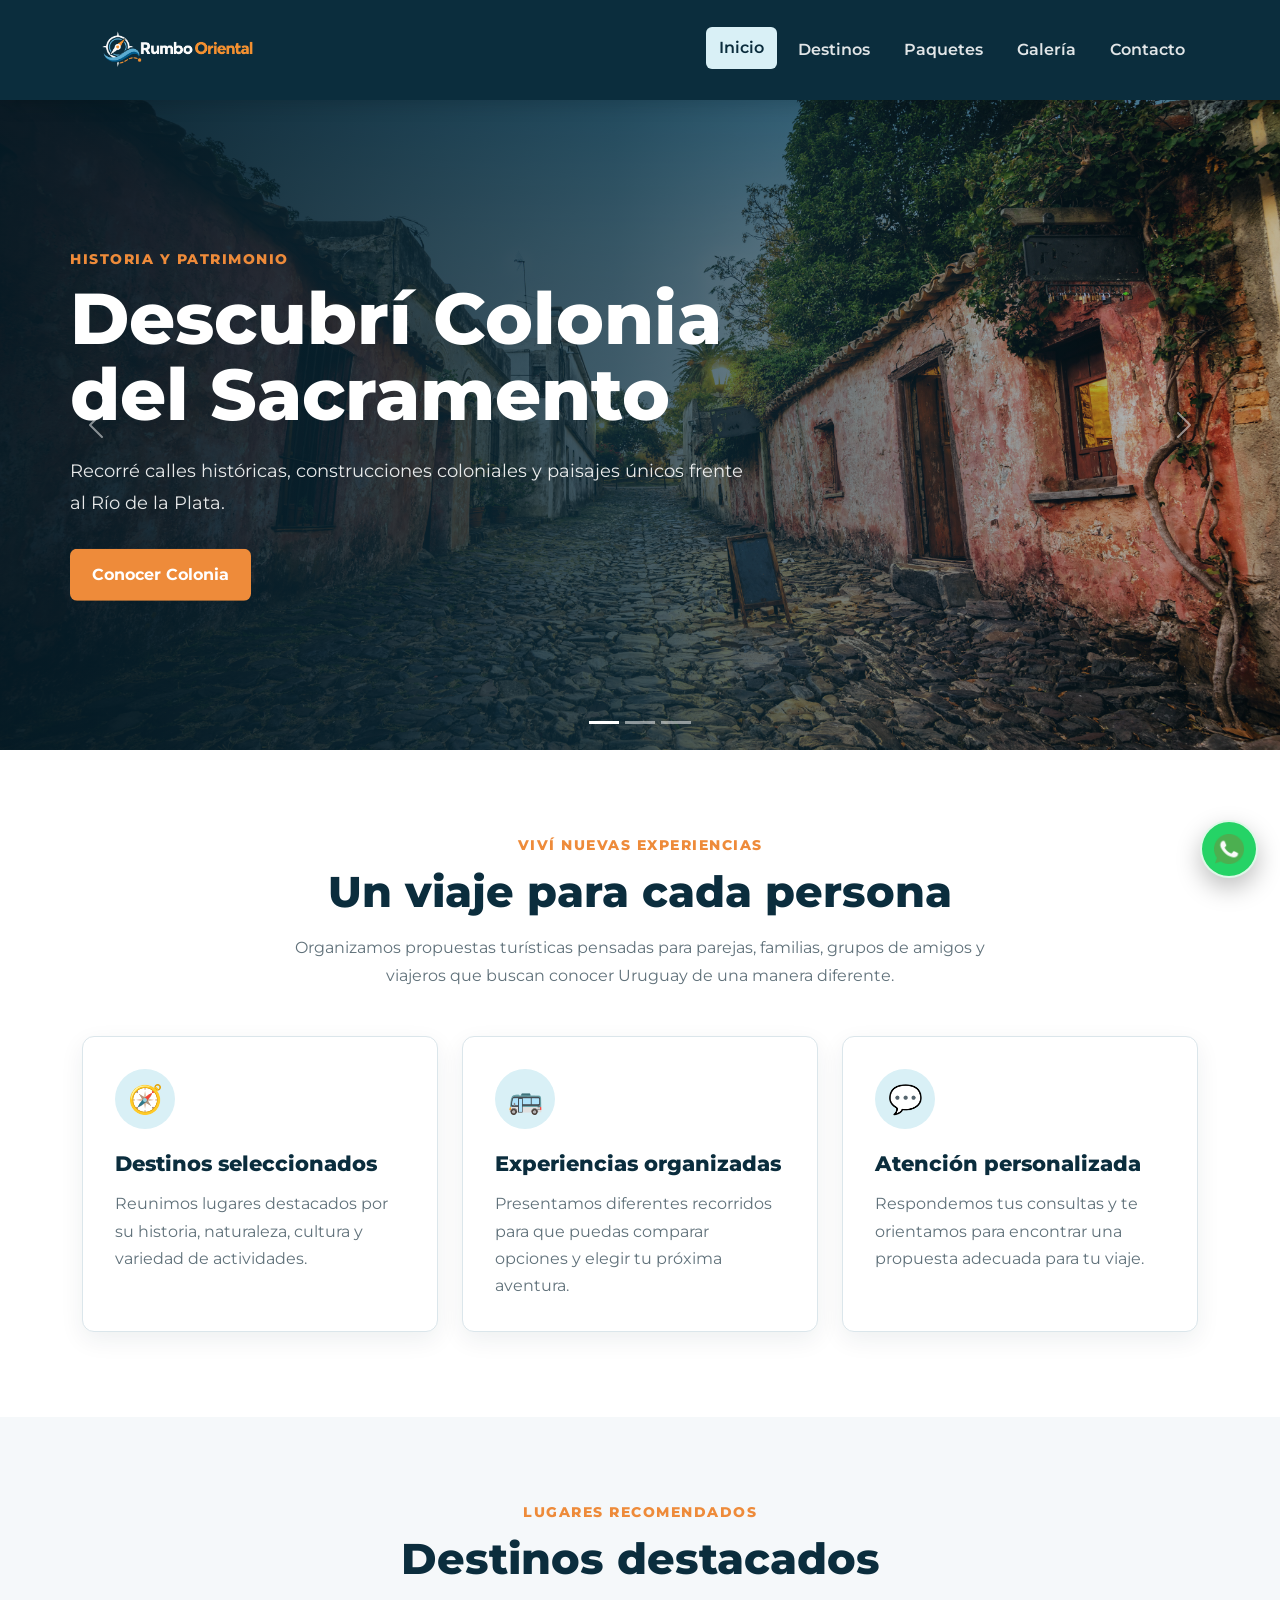
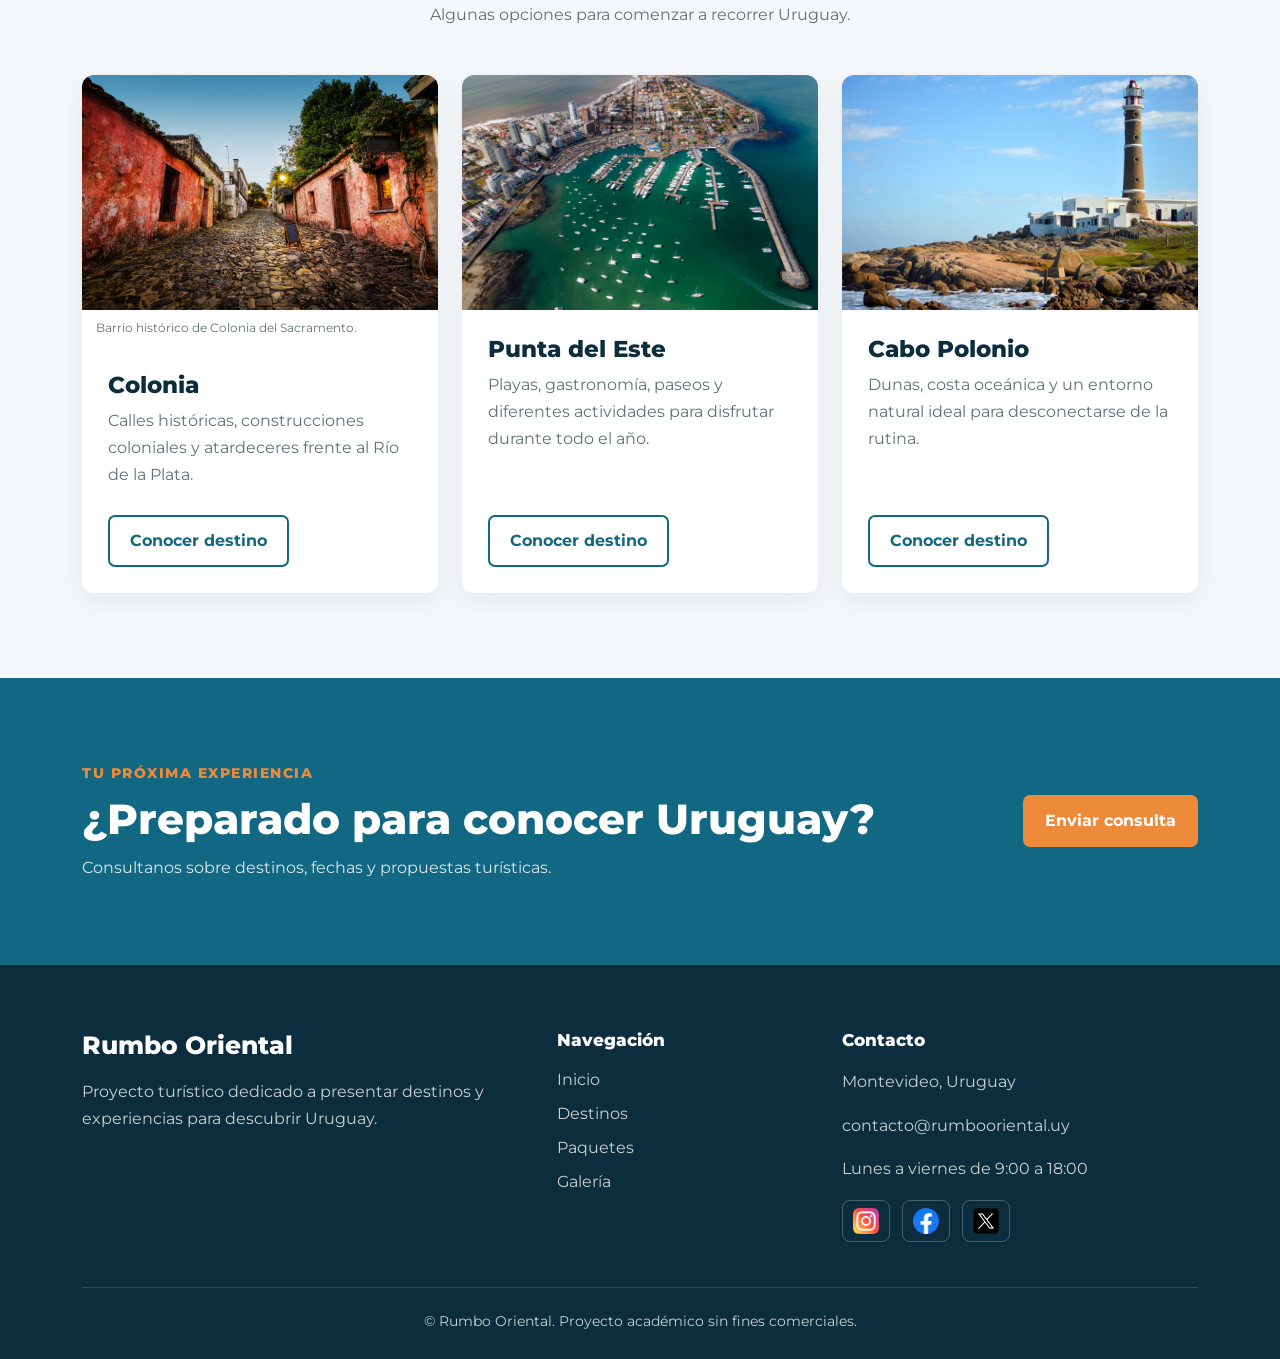
==== commit ce9ea467: "correccion: eliminar marcas de conflicto de Git" ====
--- a/index.html
+++ b/index.html
@@ -1,4 +1,3 @@
-<<<<<<< HEAD
 <!DOCTYPE html>
 <html lang="es">
 <head>
@@ -577,584 +576,4 @@
     <script src="./js/main.js"></script>
 
 </body>
-=======
-<!DOCTYPE html>
-<html lang="es">
-<head>
-    <meta charset="UTF-8">
-    <meta name="viewport" content="width=device-width, initial-scale=1.0">
-
-    <!-- Bootstrap CSS -->
-    <link
-        href="https://cdn.jsdelivr.net/npm/bootstrap@5.3.3/dist/css/bootstrap.min.css"
-        rel="stylesheet"
-    >
-
-    <!-- CSS propio -->
-    <link rel="stylesheet" href="./styles/styles.css">
-
-    <title>Rumbo Oriental | Turismo en Uruguay</title>
-</head>
-
-<body>
-
-    <header class="encabezado">
-        <nav class="navbar navbar-expand-lg navbar-dark navegacion">
-            <div class="container">
-
-                <a
-                    class="navbar-brand nombre-agencia"
-                    href="./index.html"
-                    aria-label="Ir al inicio de Rumbo Oriental"
-                >
-                    <img
-                        class="logo-agencia"
-                        src="./assets/logo-rumbo-oriental.png"
-                        alt="Rumbo Oriental"
-                    >
-                </a>
-
-                <button
-                    class="navbar-toggler"
-                    type="button"
-                    data-bs-toggle="collapse"
-                    data-bs-target="#menuPrincipal"
-                    aria-controls="menuPrincipal"
-                    aria-expanded="false"
-                    aria-label="Abrir menú"
-                >
-                    <span class="navbar-toggler-icon"></span>
-                </button>
-
-                <div class="collapse navbar-collapse" id="menuPrincipal">
-                    <ul class="navbar-nav ms-auto">
-
-                        <li class="nav-item">
-                            <a
-                                class="nav-link active"
-                                href="./index.html"
-                                aria-current="page"
-                            >
-                                Inicio
-                            </a>
-                        </li>
-
-                        <li class="nav-item">
-                            <a class="nav-link" href="./pages/destinos.html">
-                                Destinos
-                            </a>
-                        </li>
-
-                        <li class="nav-item">
-                            <a class="nav-link" href="./pages/paquetes.html">
-                                Paquetes
-                            </a>
-                        </li>
-
-                        <li class="nav-item">
-                            <a class="nav-link" href="./pages/galeria.html">
-                                Galería
-                            </a>
-                        </li>
-
-                        <li class="nav-item">
-                            <a class="nav-link" href="./pages/contacto.html">
-                                Contacto
-                            </a>
-                        </li>
-
-                    </ul>
-                </div>
-
-            </div>
-        </nav>
-    </header>
-
-    <main>
-
-        <!-- Carousel principal -->
-
-        <section class="carousel-portada">
-            <div
-                id="carouselDestinos"
-                class="carousel slide carousel-fade"
-                data-bs-ride="carousel"
-            >
-
-                <div class="carousel-indicators">
-                    <button
-                        type="button"
-                        data-bs-target="#carouselDestinos"
-                        data-bs-slide-to="0"
-                        class="active"
-                        aria-current="true"
-                        aria-label="Colonia del Sacramento"
-                    ></button>
-
-                    <button
-                        type="button"
-                        data-bs-target="#carouselDestinos"
-                        data-bs-slide-to="1"
-                        aria-label="Punta del Este"
-                    ></button>
-
-                    <button
-                        type="button"
-                        data-bs-target="#carouselDestinos"
-                        data-bs-slide-to="2"
-                        aria-label="Cabo Polonio"
-                    ></button>
-                </div>
-
-                <div class="carousel-inner">
-
-                    <div
-                        class="carousel-item active"
-                        data-bs-interval="5000"
-                    >
-                        <img
-                            src="./assets/colonia.jpg"
-                            class="imagen-carousel"
-                            alt="Barrio histórico de Colonia del Sacramento"
-                        >
-
-                        <div class="capa-carousel"></div>
-
-                        <div class="carousel-caption contenido-carousel">
-                            <p class="texto-superior">
-                                Historia y patrimonio
-                            </p>
-
-                            <h1>
-                                Descubrí Colonia del Sacramento
-                            </h1>
-
-                            <p class="descripcion-carousel">
-                                Recorré calles históricas, construcciones
-                                coloniales y paisajes únicos frente al
-                                Río de la Plata.
-                            </p>
-
-                            <a
-                                class="btn boton-principal"
-                                href="./pages/destinos.html"
-                            >
-                                Conocer Colonia
-                            </a>
-                        </div>
-                    </div>
-
-                    <div
-                        class="carousel-item"
-                        data-bs-interval="5000"
-                    >
-                        <img
-                            src="./assets/punta-del-este.jpg"
-                            class="imagen-carousel"
-                            alt="Costa de Punta del Este"
-                        >
-
-                        <div class="capa-carousel"></div>
-
-                        <div class="carousel-caption contenido-carousel">
-                            <p class="texto-superior">
-                                Playas y entretenimiento
-                            </p>
-
-                            <h2>
-                                Viví Punta del Este
-                            </h2>
-
-                            <p class="descripcion-carousel">
-                                Disfrutá de playas, paseos, gastronomía
-                                y actividades en uno de los destinos más
-                                reconocidos del país.
-                            </p>
-
-                            <a
-                                class="btn boton-principal"
-                                href="./pages/paquetes.html"
-                            >
-                                Ver paquetes
-                            </a>
-                        </div>
-                    </div>
-
-                    <div
-                        class="carousel-item"
-                        data-bs-interval="5000"
-                    >
-                        <img
-                            src="./assets/cabo-polonio.jpg"
-                            class="imagen-carousel"
-                            alt="Paisaje natural de Cabo Polonio"
-                        >
-
-                        <div class="capa-carousel"></div>
-
-                        <div class="carousel-caption contenido-carousel">
-                            <p class="texto-superior">
-                                Naturaleza y tranquilidad
-                            </p>
-
-                            <h2>
-                                Explorá Cabo Polonio
-                            </h2>
-
-                            <p class="descripcion-carousel">
-                                Conocé sus dunas, su costa oceánica
-                                y un entorno natural ideal para alejarse
-                                de la rutina.
-                            </p>
-
-                            <a
-                                class="btn boton-principal"
-                                href="./pages/destinos.html"
-                            >
-                                Explorar destino
-                            </a>
-                        </div>
-                    </div>
-
-                </div>
-
-                <button
-                    class="carousel-control-prev"
-                    type="button"
-                    data-bs-target="#carouselDestinos"
-                    data-bs-slide="prev"
-                >
-                    <span
-                        class="carousel-control-prev-icon"
-                        aria-hidden="true"
-                    ></span>
-                    <span class="visually-hidden">Anterior</span>
-                </button>
-
-                <button
-                    class="carousel-control-next"
-                    type="button"
-                    data-bs-target="#carouselDestinos"
-                    data-bs-slide="next"
-                >
-                    <span
-                        class="carousel-control-next-icon"
-                        aria-hidden="true"
-                    ></span>
-                    <span class="visually-hidden">Siguiente</span>
-                </button>
-
-            </div>
-        </section>
-
-        <!-- Presentación -->
-
-        <section class="seccion-presentacion">
-            <div class="container">
-
-                <div class="encabezado-seccion">
-                    <p class="subtitulo-seccion">
-                        Viví nuevas experiencias
-                    </p>
-
-                    <h2>Un viaje para cada persona</h2>
-
-                    <p>
-                        Organizamos propuestas turísticas pensadas para
-                        parejas, familias, grupos de amigos y viajeros
-                        que buscan conocer Uruguay de una manera diferente.
-                    </p>
-                </div>
-
-                <div class="row g-4">
-
-                    <div class="col-12 col-md-4">
-                        <article class="tarjeta-beneficio">
-                            <span class="icono-beneficio">🧭</span>
-
-                            <h3>Destinos seleccionados</h3>
-
-                            <p>
-                                Reunimos lugares destacados por su historia,
-                                naturaleza, cultura y variedad de actividades.
-                            </p>
-                        </article>
-                    </div>
-
-                    <div class="col-12 col-md-4">
-                        <article class="tarjeta-beneficio">
-                            <span class="icono-beneficio">🚌</span>
-
-                            <h3>Experiencias organizadas</h3>
-
-                            <p>
-                                Presentamos diferentes recorridos para que
-                                puedas comparar opciones y elegir tu próxima
-                                aventura.
-                            </p>
-                        </article>
-                    </div>
-
-                    <div class="col-12 col-md-4">
-                        <article class="tarjeta-beneficio">
-                            <span class="icono-beneficio">💬</span>
-
-                            <h3>Atención personalizada</h3>
-
-                            <p>
-                                Respondemos tus consultas y te orientamos
-                                para encontrar una propuesta adecuada para
-                                tu viaje.
-                            </p>
-                        </article>
-                    </div>
-
-                </div>
-            </div>
-        </section>
-
-        <!-- Destinos destacados -->
-
-        <section class="seccion-destacados">
-            <div class="container">
-
-                <div class="encabezado-seccion">
-                    <p class="subtitulo-seccion">
-                        Lugares recomendados
-                    </p>
-
-                    <h2>Destinos destacados</h2>
-
-                    <p>
-                        Algunas opciones para comenzar a recorrer Uruguay.
-                    </p>
-                </div>
-
-                <div class="row g-4">
-
-                    <div class="col-12 col-md-6 col-lg-4">
-                        <article class="card tarjeta-destino h-100">
-
-                            <figure class="figura-destino">
-                                <img
-                                    src="./assets/colonia.jpg"
-                                    class="card-img-top imagen-destino"
-                                    alt="Barrio histórico de Colonia del Sacramento"
-                                >
-                                <figcaption class="pie-figura">
-                                    Barrio histórico de Colonia del Sacramento.
-                                </figcaption>
-                            </figure>
-
-                            <div class="card-body">
-                                <h3 class="card-title">Colonia</h3>
-
-                                <p class="card-text">
-                                    Calles históricas, construcciones
-                                    coloniales y atardeceres frente al
-                                    Río de la Plata.
-                                </p>
-
-                                <a
-                                    href="./pages/destinos.html"
-                                    class="btn enlace-tarjeta"
-                                >
-                                    Conocer destino
-                                </a>
-                            </div>
-
-                        </article>
-                    </div>
-
-                    <div class="col-12 col-md-6 col-lg-4">
-                        <article class="card tarjeta-destino h-100">
-
-                            <img
-                                src="./assets/punta-del-este.jpg"
-                                class="card-img-top imagen-destino"
-                                alt="Punta del Este"
-                            >
-
-                            <div class="card-body">
-                                <h3 class="card-title">Punta del Este</h3>
-
-                                <p class="card-text">
-                                    Playas, gastronomía, paseos y diferentes
-                                    actividades para disfrutar durante todo
-                                    el año.
-                                </p>
-
-                                <a
-                                    href="./pages/destinos.html"
-                                    class="btn enlace-tarjeta"
-                                >
-                                    Conocer destino
-                                </a>
-                            </div>
-
-                        </article>
-                    </div>
-
-                    <div class="col-12 col-md-6 col-lg-4">
-                        <article class="card tarjeta-destino h-100">
-
-                            <img
-                                src="./assets/cabo-polonio.jpg"
-                                class="card-img-top imagen-destino"
-                                alt="Cabo Polonio"
-                            >
-
-                            <div class="card-body">
-                                <h3 class="card-title">Cabo Polonio</h3>
-
-                                <p class="card-text">
-                                    Dunas, costa oceánica y un entorno
-                                    natural ideal para desconectarse de
-                                    la rutina.
-                                </p>
-
-                                <a
-                                    href="./pages/destinos.html"
-                                    class="btn enlace-tarjeta"
-                                >
-                                    Conocer destino
-                                </a>
-                            </div>
-
-                        </article>
-                    </div>
-
-                </div>
-            </div>
-        </section>
-
-        <!-- Invitación -->
-
-        <section class="seccion-invitacion">
-            <div class="container contenido-invitacion">
-
-                <div>
-                    <p class="subtitulo-seccion">
-                        Tu próxima experiencia
-                    </p>
-
-                    <h2>¿Preparado para conocer Uruguay?</h2>
-
-                    <p>
-                        Consultanos sobre destinos, fechas y propuestas
-                        turísticas.
-                    </p>
-                </div>
-
-                <a
-                    class="btn boton-principal"
-                    href="./pages/contacto.html"
-                >
-                    Enviar consulta
-                </a>
-
-            </div>
-        </section>
-
-    </main>
-
-    <!-- Footer -->
-
-    <footer class="pie-pagina">
-        <div class="container">
-
-            <div class="row g-4">
-
-                <div class="col-12 col-md-5">
-                    <h2>Rumbo Oriental</h2>
-
-                    <p>
-                        Proyecto turístico dedicado a presentar destinos
-                        y experiencias para descubrir Uruguay.
-                    </p>
-                </div>
-
-                <div class="col-6 col-md-3">
-                    <h3>Navegación</h3>
-
-                    <ul>
-                        <li>
-                            <a href="./index.html">Inicio</a>
-                        </li>
-
-                        <li>
-                            <a href="./pages/destinos.html">
-                                Destinos
-                            </a>
-                        </li>
-
-                        <li>
-                            <a href="./pages/paquetes.html">
-                                Paquetes
-                            </a>
-                        </li>
-
-                        <li>
-                            <a href="./pages/galeria.html">
-                                Galería
-                            </a>
-                        </li>
-                    </ul>
-                </div>
-
-                <div class="col-6 col-md-4">
-                    <h3>Contacto</h3>
-
-                    <p>Montevideo, Uruguay</p>
-                    <p>contacto@rumbooriental.uy</p>
-                    <p>Lunes a viernes de 9:00 a 18:00</p>
-
-                    <nav class="redes-sociales" aria-label="Redes sociales">
-                        <a href="https://www.instagram.com/" target="_blank" rel="noopener noreferrer" aria-label="Visitar Instagram">
-                            <img src="./assets/logos/instagram.png" alt="">
-                        </a>
-
-                        <a href="https://www.facebook.com/" target="_blank" rel="noopener noreferrer" aria-label="Visitar Facebook">
-                            <img src="./assets/logos/facebook.png" alt="">
-                        </a>
-
-                        <a href="https://x.com/" target="_blank" rel="noopener noreferrer" aria-label="Visitar X">
-                            <img src="./assets/logos/x.png" alt="">
-                        </a>
-                    </nav>
-                </div>
-
-            </div>
-
-            <div class="derechos">
-                <p>
-                    © <span id="year"></span> Rumbo Oriental.
-                    Proyecto académico sin fines comerciales.
-                </p>
-            </div>
-
-        </div>
-    </footer>
-
-    <!-- Botón flotante de WhatsApp -->
-    <a
-        class="whatsapp-flotante"
-        href="https://wa.me/59800000000"
-        target="_blank"
-        rel="noopener noreferrer"
-        aria-label="Contactar a Rumbo Oriental por WhatsApp"
-    >
-        <img src="./assets/logos/whatsapp.png" alt="">
-    </a>
-
-    <!-- Bootstrap JavaScript -->
-    <script
-        src="https://cdn.jsdelivr.net/npm/bootstrap@5.3.3/dist/js/bootstrap.bundle.min.js"
-    ></script>
-
-    <!-- JavaScript propio -->
-    <script src="./js/main.js"></script>
-
-</body>
->>>>>>> 0506df9cda542e93aa1d75c97e8b510fa3d07124
 </html>
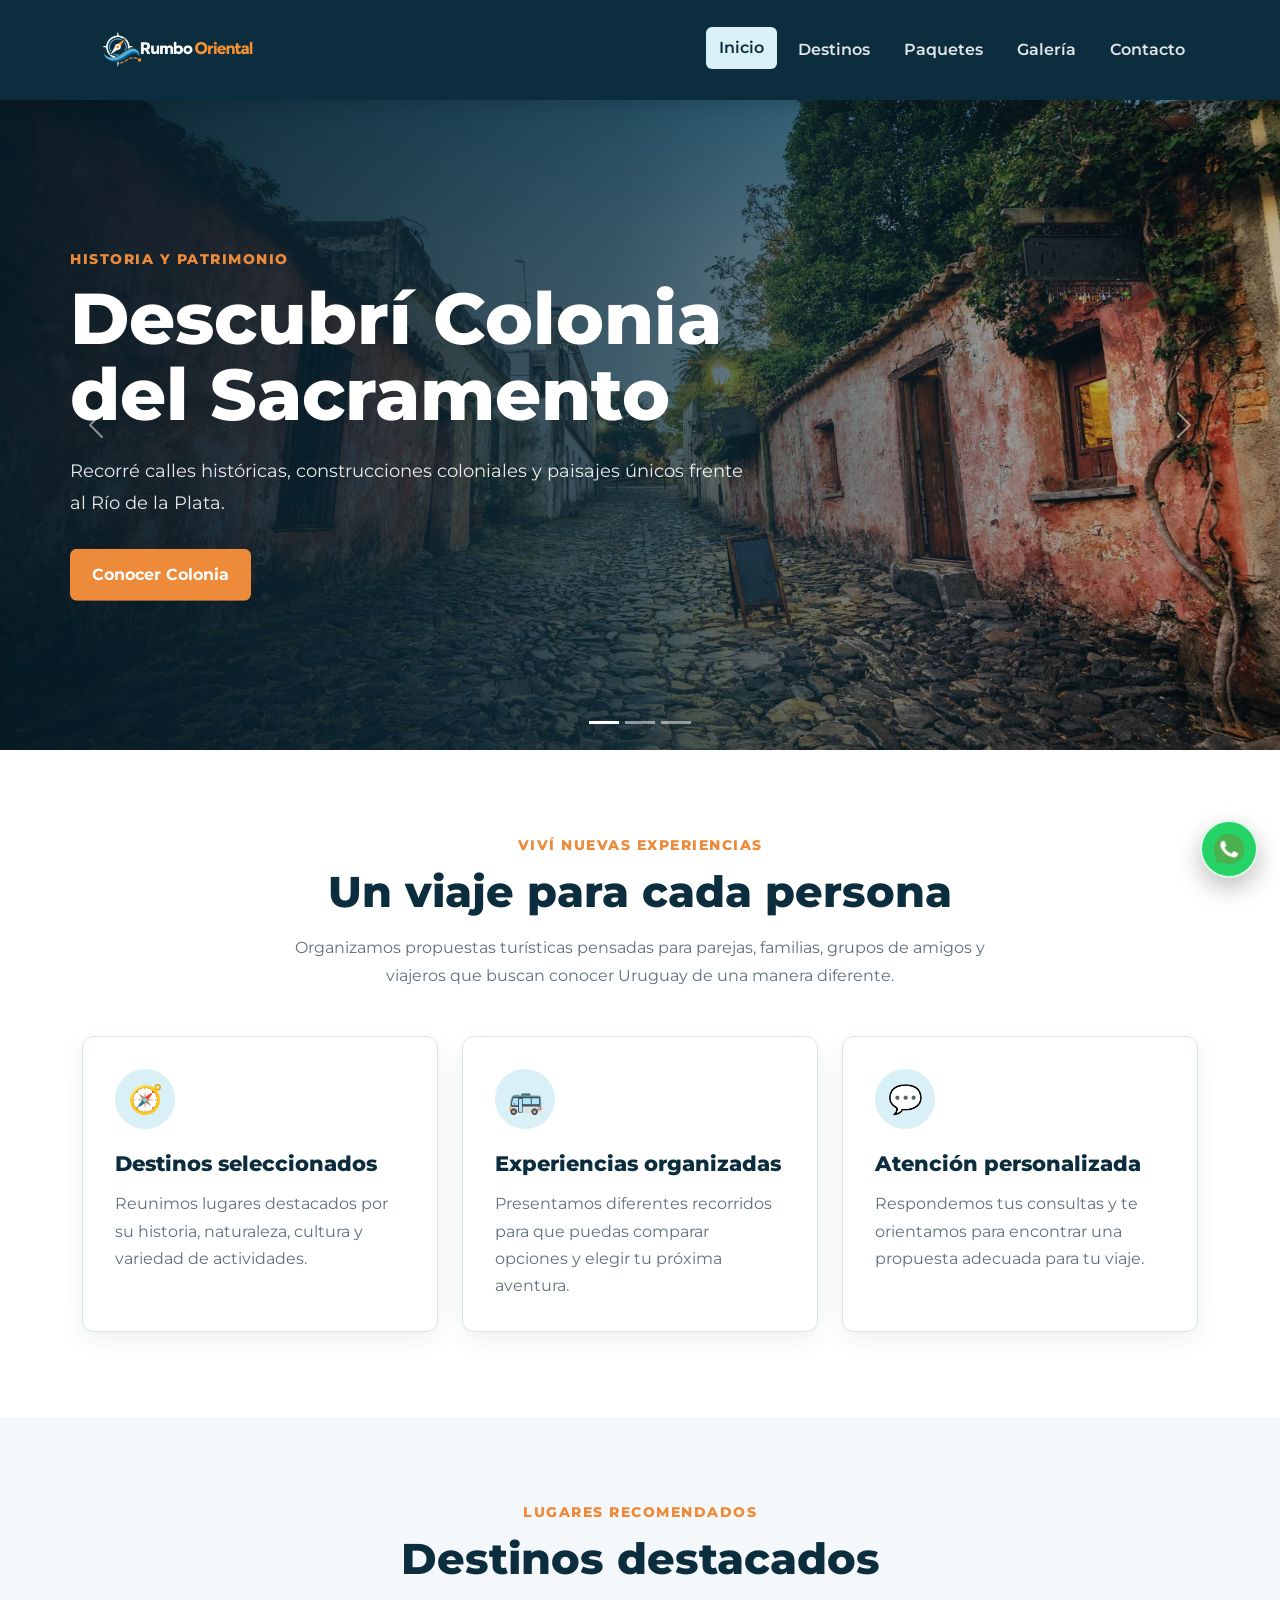
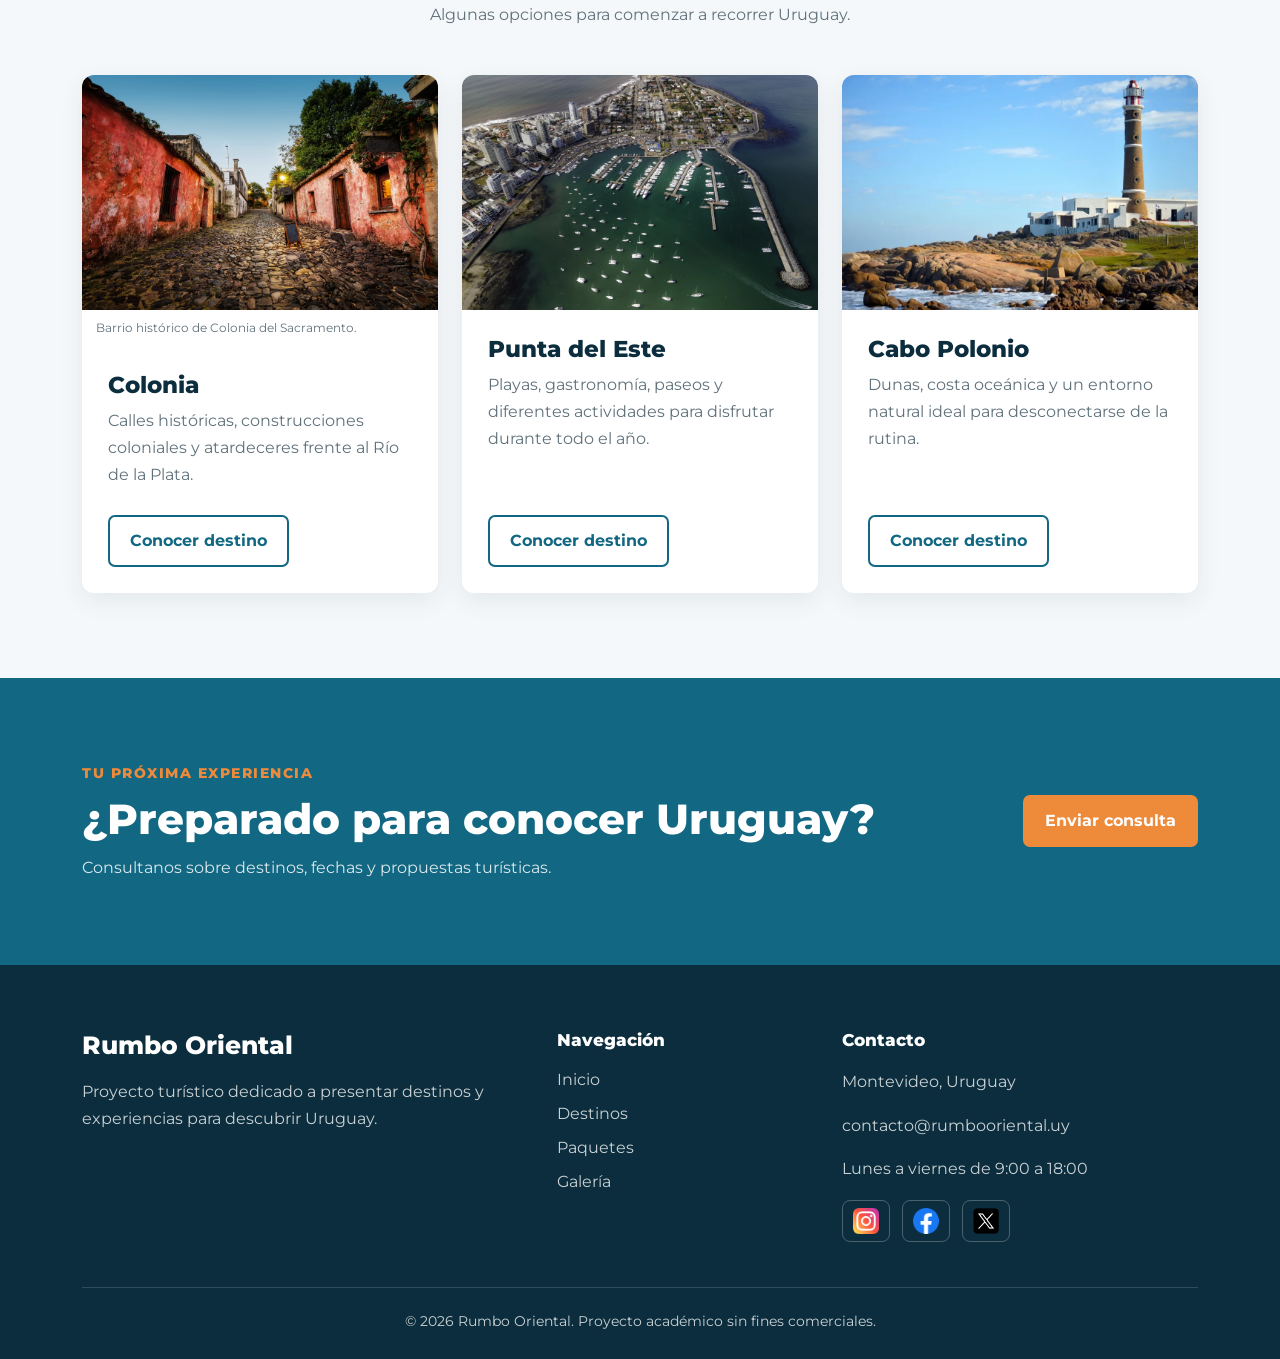
==== commit 4f29783a: "optimizacion: mejorar carga y peso de imagenes" ====
--- a/index.html
+++ b/index.html
@@ -133,7 +133,7 @@
                         data-bs-interval="5000"
                     >
                         <img
-                            src="./assets/colonia.jpg"
+                            src="./assets/colonia.webp"
                             class="imagen-carousel"
                             alt="Barrio histórico de Colonia del Sacramento"
                         >
@@ -169,7 +169,7 @@
                         data-bs-interval="5000"
                     >
                         <img
-                            src="./assets/punta-del-este.jpg"
+                            src="./assets/punta-del-este.webp"
                             class="imagen-carousel"
                             alt="Costa de Punta del Este"
                         >
@@ -205,7 +205,7 @@
                         data-bs-interval="5000"
                     >
                         <img
-                            src="./assets/cabo-polonio.jpg"
+                            src="./assets/cabo-polonio.webp"
                             class="imagen-carousel"
                             alt="Paisaje natural de Cabo Polonio"
                         >
@@ -357,10 +357,11 @@
 
                             <figure class="figura-destino">
                                 <img
-                                    src="./assets/colonia.jpg"
+                                    src="./assets/colonia.webp"
                                     class="card-img-top imagen-destino"
                                     alt="Barrio histórico de Colonia del Sacramento"
-                                >
+                                loading="lazy"
+                            >
                                 <figcaption class="pie-figura">
                                     Barrio histórico de Colonia del Sacramento.
                                 </figcaption>
@@ -390,9 +391,10 @@
                         <article class="card tarjeta-destino h-100">
 
                             <img
-                                src="./assets/punta-del-este.jpg"
+                                src="./assets/punta-del-este.webp"
                                 class="card-img-top imagen-destino"
                                 alt="Punta del Este"
+                                loading="lazy"
                             >
 
                             <div class="card-body">
@@ -419,9 +421,10 @@
                         <article class="card tarjeta-destino h-100">
 
                             <img
-                                src="./assets/cabo-polonio.jpg"
+                                src="./assets/cabo-polonio.webp"
                                 class="card-img-top imagen-destino"
                                 alt="Cabo Polonio"
+                                loading="lazy"
                             >
 
                             <div class="card-body">
--- a/styles/styles.css
+++ b/styles/styles.css
@@ -538,6 +538,8 @@
 
 .pie-pagina p {
     line-height: 1.7;
+    overflow-wrap: anywhere;
+    word-break: break-word;
 }
 
 .pie-pagina ul {
@@ -720,6 +722,18 @@
 }
 
 @media (max-width: 576px) {
+    .pie-pagina .col-6.col-md-3 {
+        width: 38%;
+    }
+
+    .pie-pagina .col-6.col-md-4 {
+        width: 62%;
+    }
+
+    .pie-pagina .col-6.col-md-4 p {
+        font-size: 14px;
+    }
+
     .logo-agencia {
         width: 155px;
         height: 46px;
@@ -771,7 +785,7 @@
             rgba(5, 27, 38, 0.92),
             rgba(18, 103, 130, 0.68)
         ),
-        url("../assets/montevideo.jpg") center 45% / cover;
+        url("../assets/montevideo.webp") center 45% / cover;
 }
 
 .contenido-portada-interna {
@@ -995,7 +1009,7 @@
             rgba(5, 27, 38, 0.94),
             rgba(18, 103, 130, 0.65)
         ),
-        url("../assets/punta-del-este.jpg") center 48% / cover;
+        url("../assets/punta-del-este.webp") center 48% / cover;
 }
 
 
@@ -1264,7 +1278,7 @@
             rgba(5, 27, 38, 0.94),
             rgba(18, 103, 130, 0.58)
         ),
-        url("../assets/cabo-polonio.jpg") center 55% / cover;
+        url("../assets/cabo-polonio.webp") center 55% / cover;
 }
 
 
@@ -1500,7 +1514,7 @@
             rgba(5, 27, 38, 0.94),
             rgba(18, 103, 130, 0.58)
         ),
-        url("../assets/villa-serrana.jpg") center 48% / cover;
+        url("../assets/villa-serrana.webp") center 48% / cover;
 }
 
 
